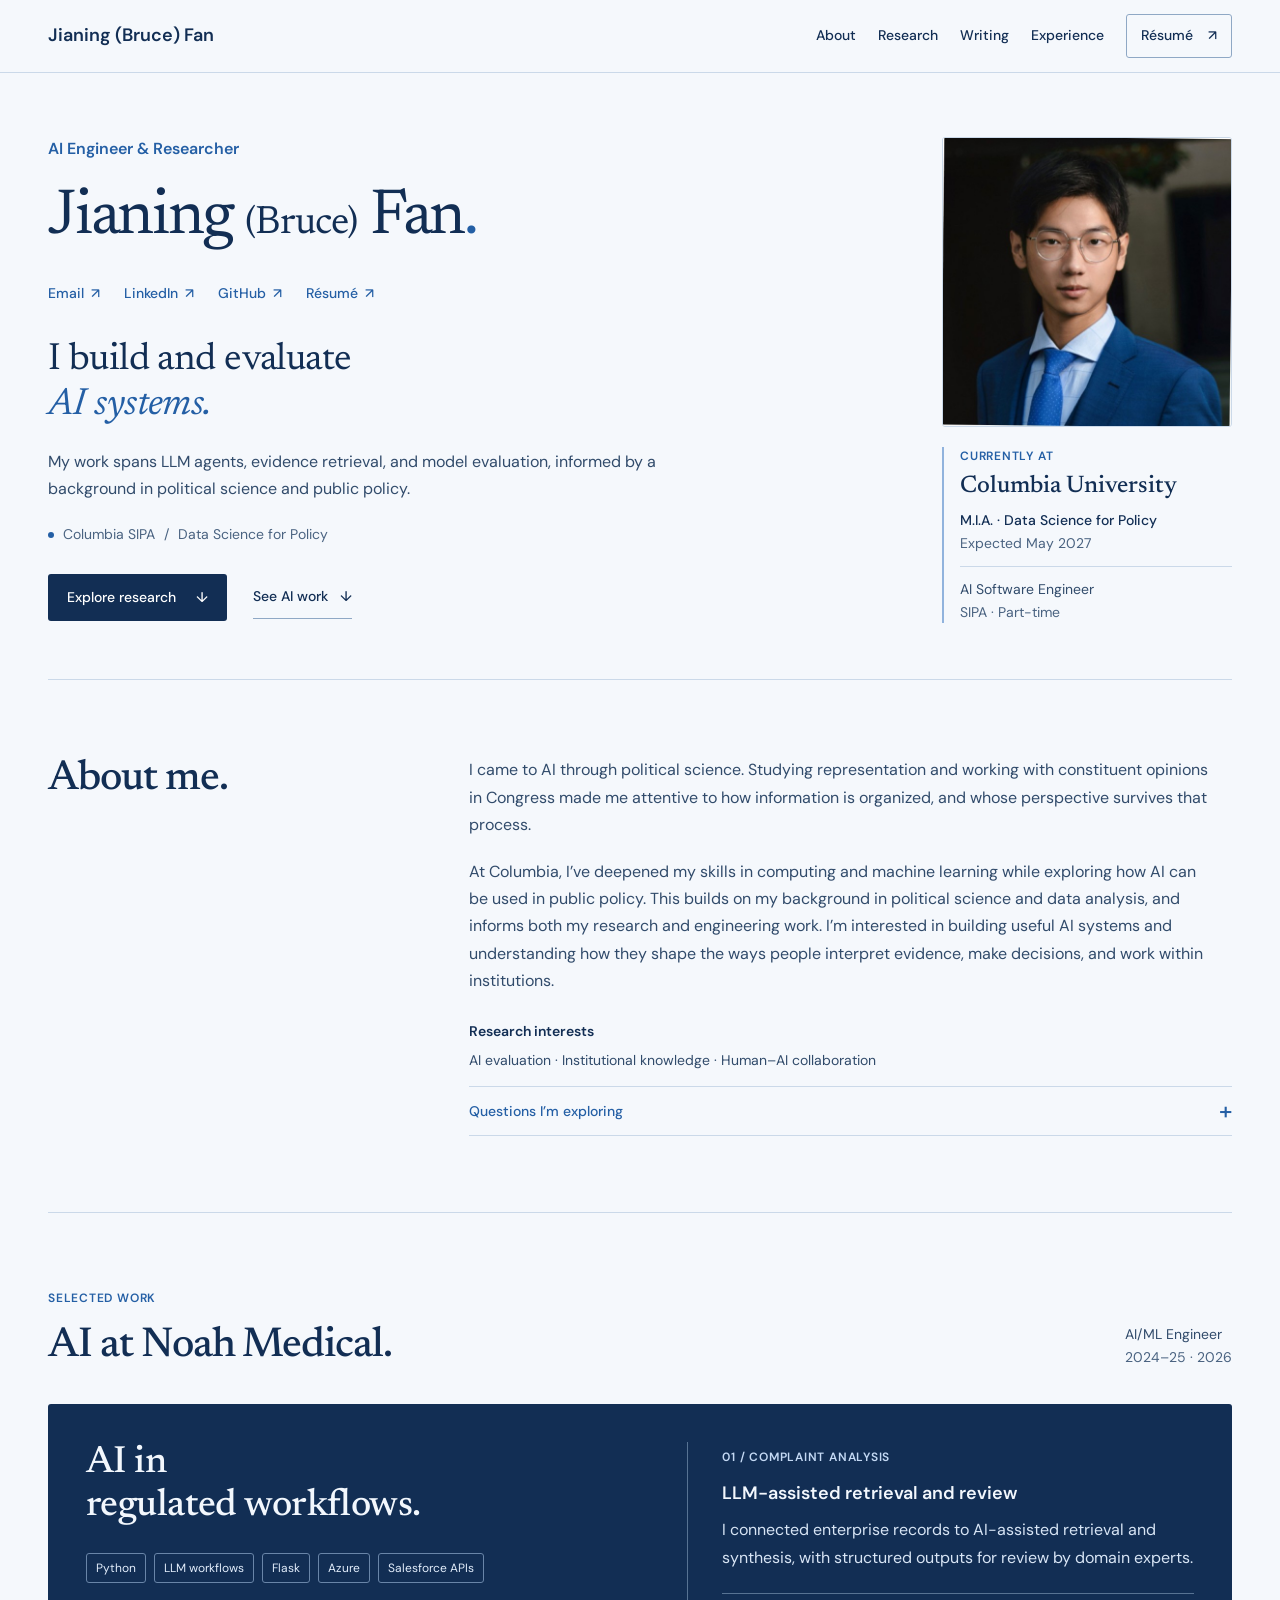
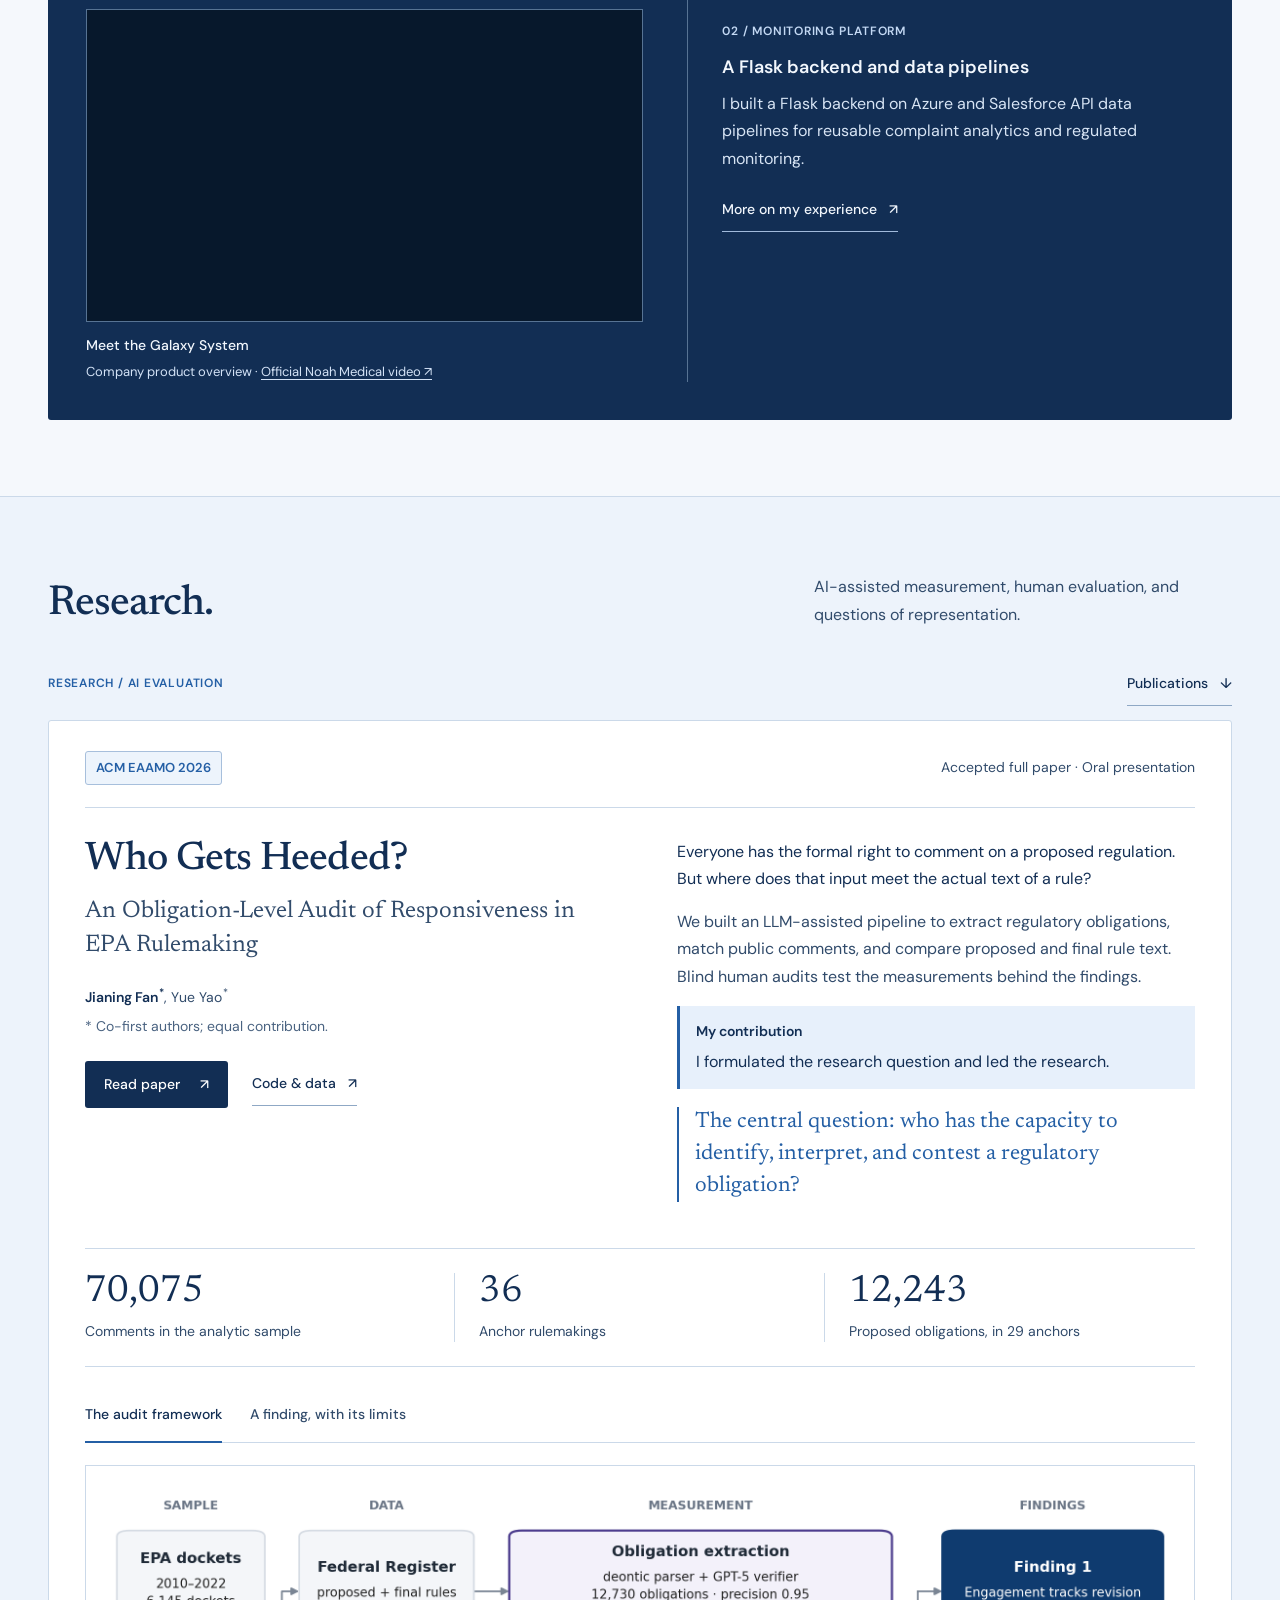
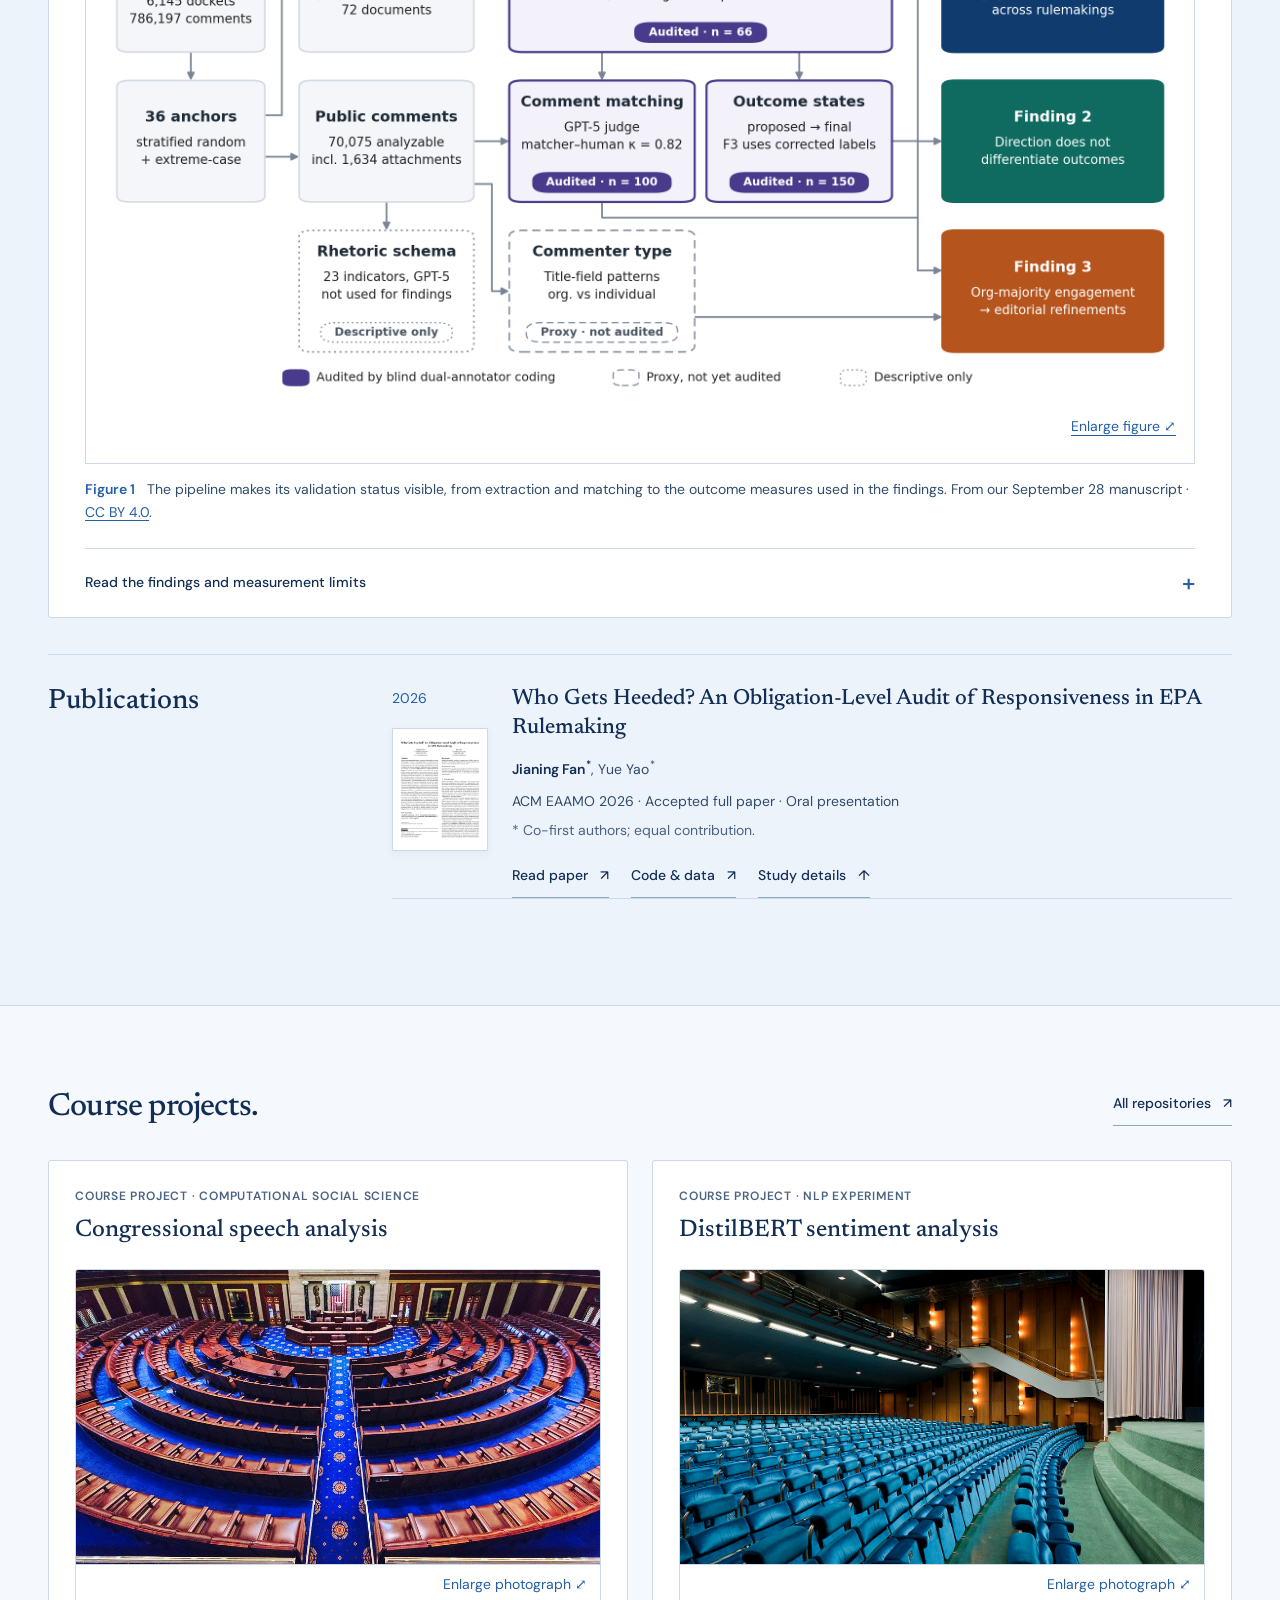
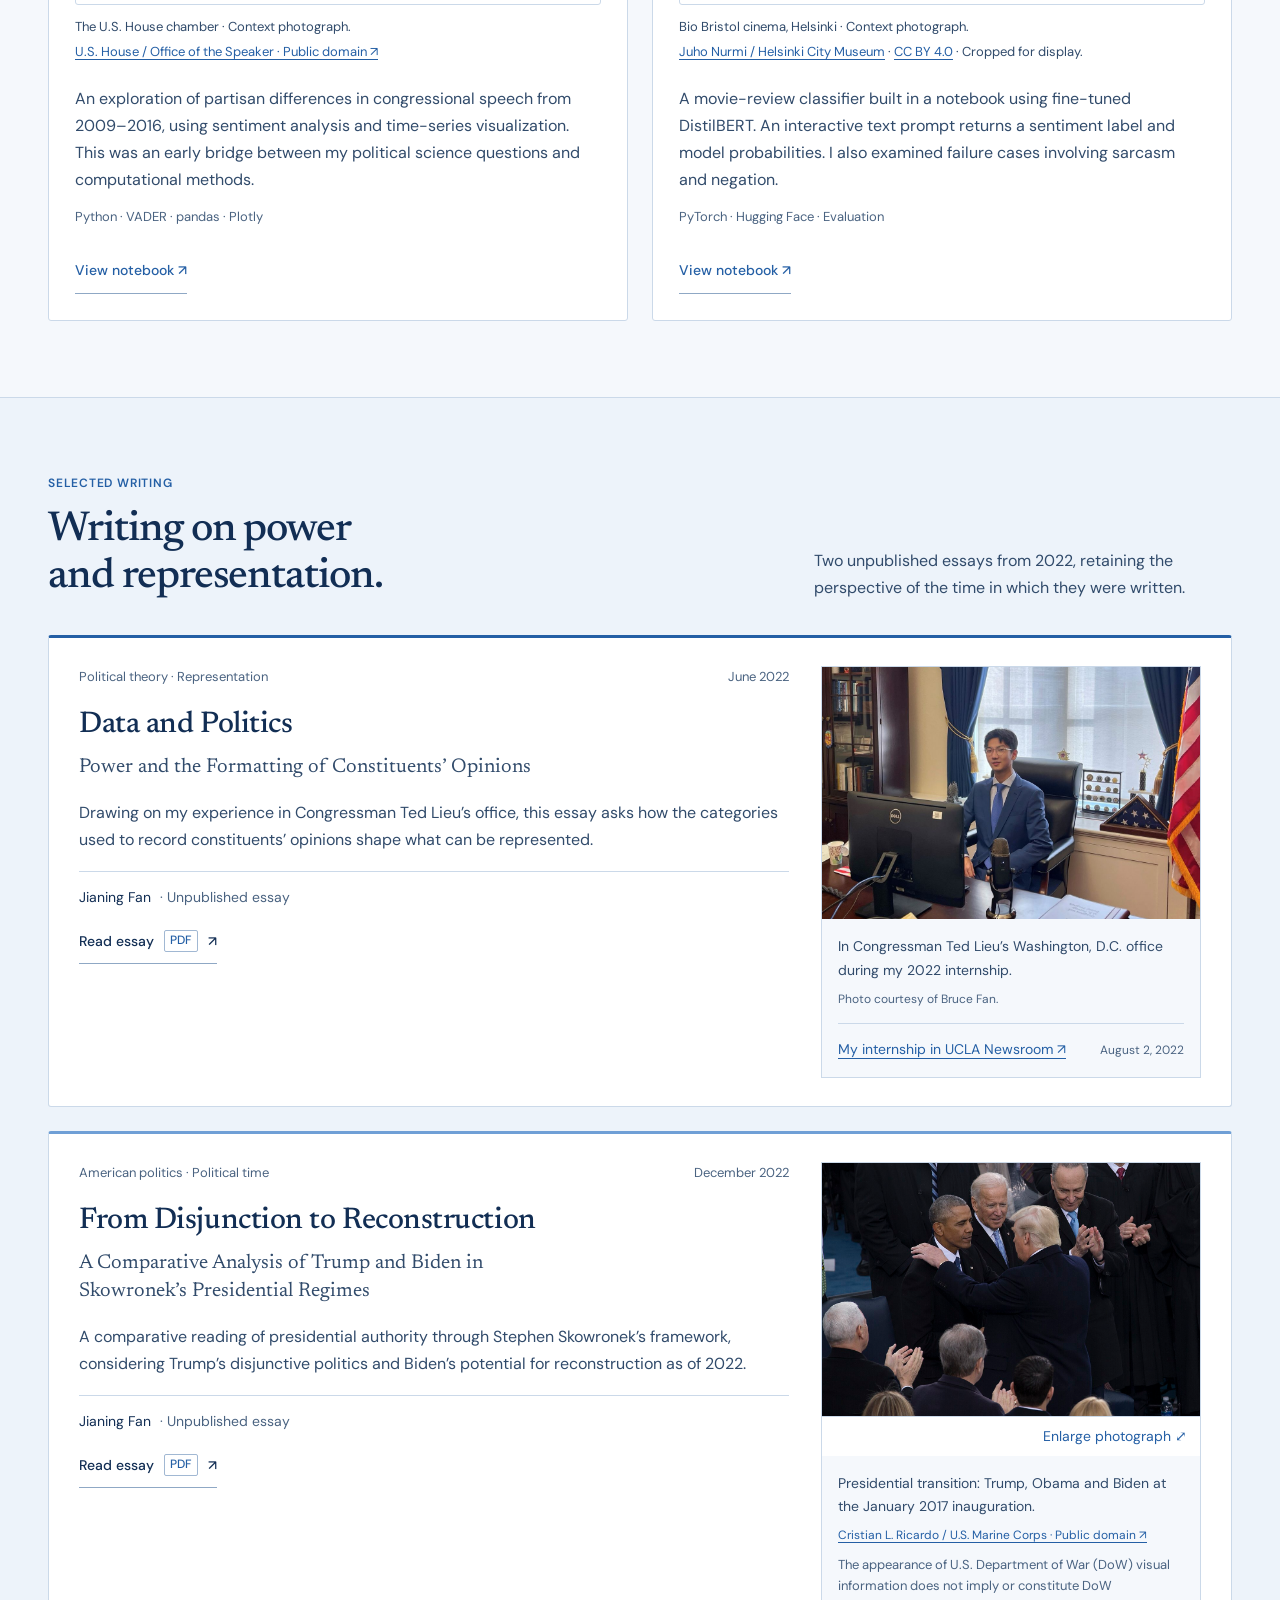
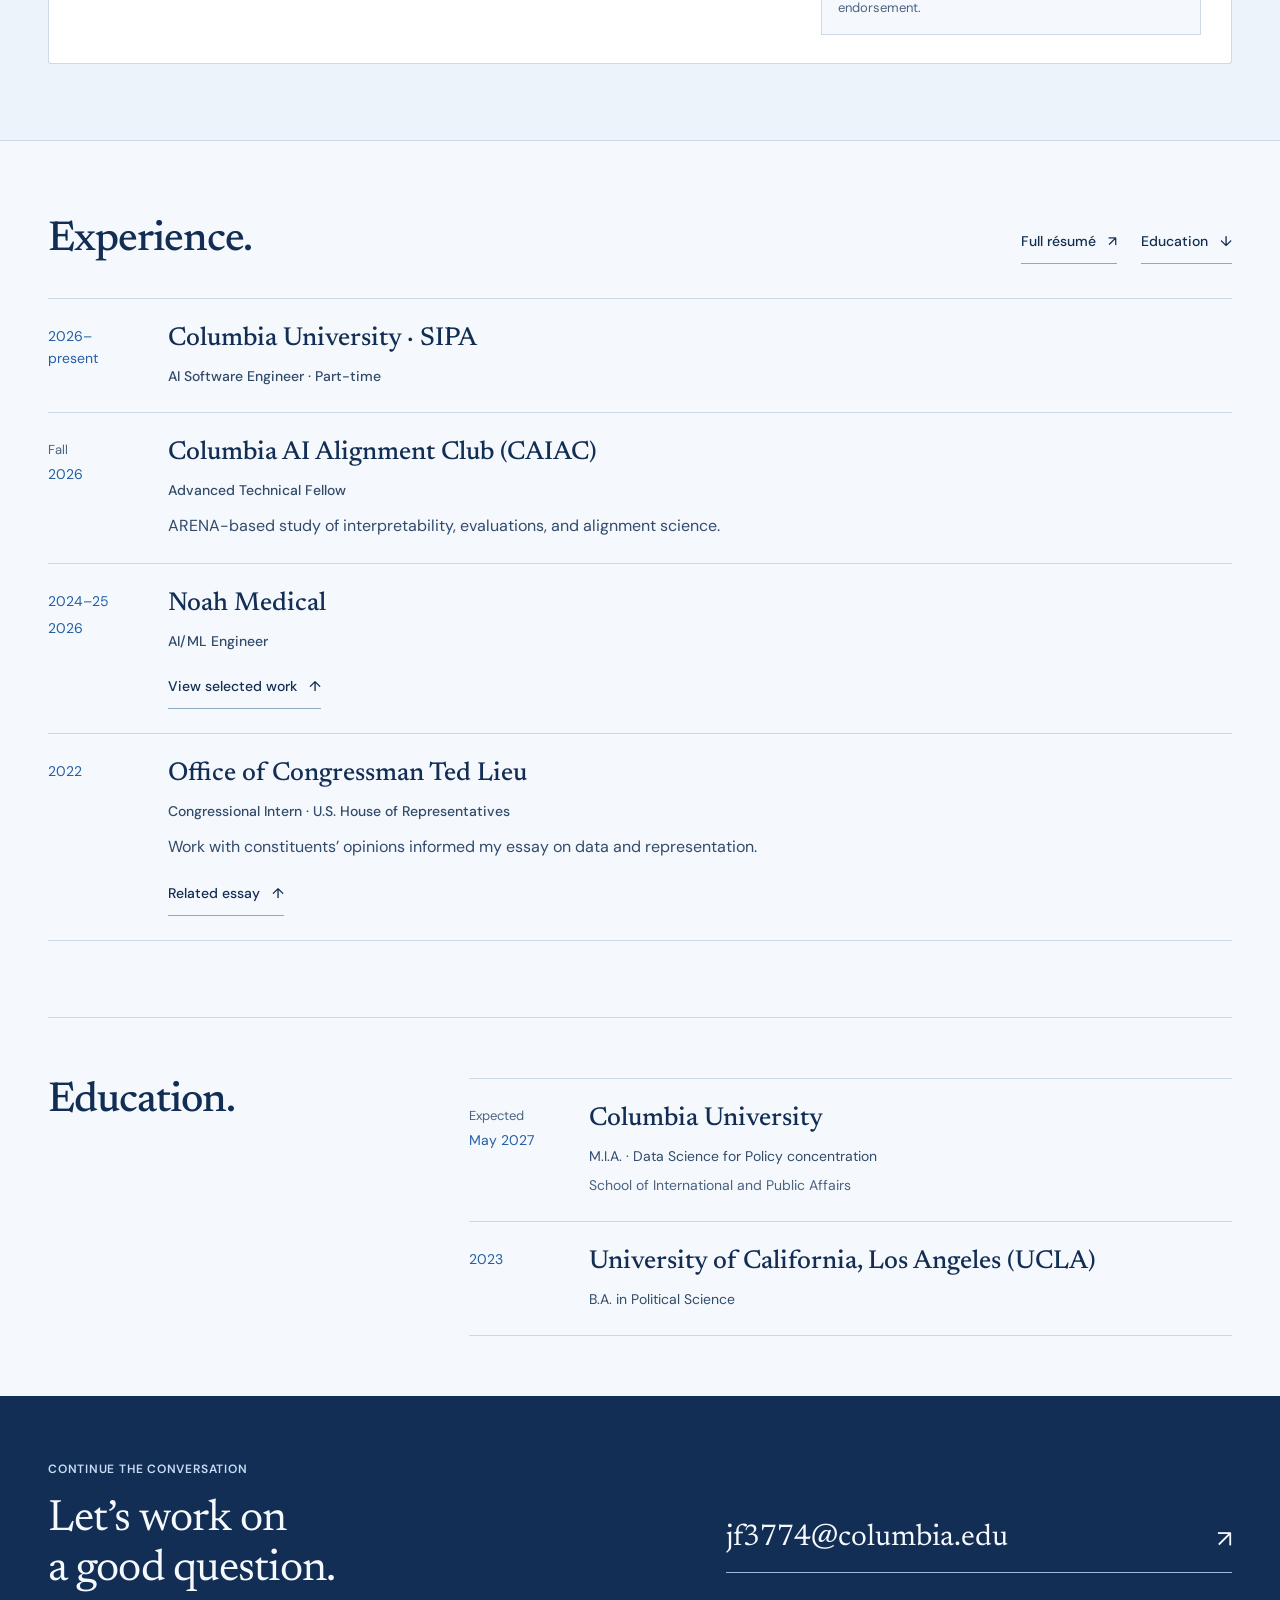
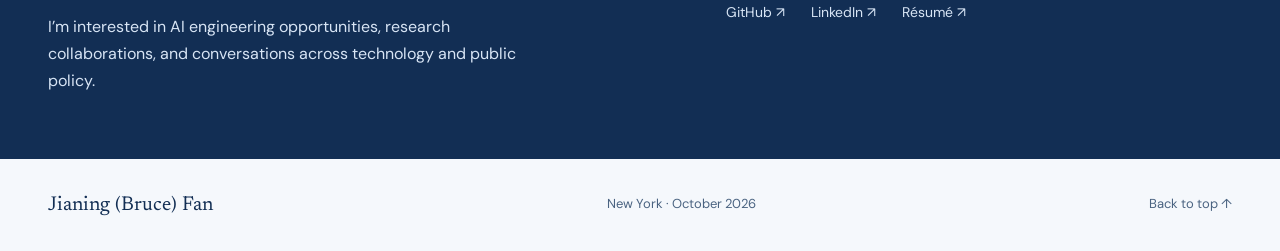
==== index.html @ e028f5c2 "Keep image attribution in captions and simplify footer" ====
<!doctype html>
<html lang="en">
<head>
  <meta charset="utf-8">
  <meta name="viewport" content="width=device-width, initial-scale=1">
  <meta name="theme-color" content="#f5f8fc">
  <meta name="description" content="Jianing (Bruce) Fan is an AI engineer and researcher working on LLM agents, evidence retrieval, and AI evaluation, with a background in political science and public policy.">
  <meta name="robots" content="index, follow, max-image-preview:large">
  <meta name="author" content="Jianing (Bruce) Fan">
  <link rel="canonical" href="https://brucefjn.github.io/">
  <meta property="og:site_name" content="Jianing (Bruce) Fan">
  <meta property="og:title" content="Jianing (Bruce) Fan | AI Engineer &amp; Researcher">
  <meta property="og:description" content="AI engineering and research, informed by political science and policy. Explore LLM workflows, AI evaluation, research, and selected writing.">
  <meta property="og:type" content="profile">
  <meta property="og:url" content="https://brucefjn.github.io/">
  <meta property="og:locale" content="en_US">
  <meta property="og:image" content="https://brucefjn.github.io/assets/bruce-jianing-fan-portrait.jpeg">
  <meta property="og:image:type" content="image/jpeg">
  <meta property="og:image:width" content="596">
  <meta property="og:image:height" content="596">
  <meta property="og:image:alt" content="Portrait of Jianing (Bruce) Fan">
  <meta name="twitter:card" content="summary">
  <meta name="twitter:title" content="Jianing (Bruce) Fan | AI Engineer &amp; Researcher">
  <meta name="twitter:description" content="AI engineering and research, informed by political science and policy.">
  <meta name="twitter:image" content="https://brucefjn.github.io/assets/bruce-jianing-fan-portrait.jpeg">
  <meta name="twitter:image:alt" content="Portrait of Jianing (Bruce) Fan">
  <title>Jianing (Bruce) Fan | AI Engineer &amp; Researcher</title>
  <script type="application/ld+json">
{
  "@context": "https://schema.org",
  "@type": "ProfilePage",
  "@id": "https://brucefjn.github.io/#profile",
  "url": "https://brucefjn.github.io/",
  "name": "Jianing (Bruce) Fan | AI Engineer & Researcher",
  "mainEntity": {
    "@type": "Person",
    "@id": "https://brucefjn.github.io/#person",
    "name": "Jianing (Bruce) Fan",
    "alternateName": [
      "Jianing Fan",
      "Bruce Fan"
    ],
    "url": "https://brucefjn.github.io/",
    "image": "https://brucefjn.github.io/assets/bruce-jianing-fan-portrait.jpeg",
    "description": "AI engineer and researcher with a background in political science and public policy.",
    "sameAs": [
      "https://github.com/brucefjn",
      "https://www.linkedin.com/in/brucefjn/"
    ]
  }
}
  </script>
  <link rel="icon" href="assets/favicon.svg?v=fan-1" type="image/svg+xml">
  <link rel="stylesheet" href="assets/fonts/fonts.css">
  <link rel="stylesheet" href="styles.css?v=20261019-inline-captions-1">
  <script src="script.js?v=20261019-section-navigation-1" defer></script>
</head>
<body>
  <a class="skip-link" href="#main">Skip to content</a>
  <header class="site-header">
    <div class="nav-wrap container">
      <a class="wordmark" href="#home" aria-label="Jianing (Bruce) Fan, home">Jianing (Bruce) Fan</a>
      <button class="menu-toggle" aria-expanded="false" aria-controls="site-nav"><span>Menu</span><span class="menu-icon" aria-hidden="true"></span></button>
      <nav id="site-nav" aria-label="Main navigation">
        <a href="#about">About</a>
        <a href="#research">Research</a>
        <a href="#writing">Writing</a>
        <a href="#experience">Experience</a>
        <a class="nav-resume" href="assets/bruce-jianing-fan-resume.pdf" target="_blank" rel="noopener">Résumé <span aria-hidden="true">↗</span></a>
      </nav>
    </div>
  </header>

  <main id="main">
    <section class="hero container" id="home" aria-labelledby="name">
      <div class="hero-copy">
        <p class="hero-role">AI Engineer &amp; Researcher</p>
        <h1 id="name">Jianing <span>(Bruce)</span> Fan<span class="name-dot">.</span></h1>
        <div class="hero-socials" aria-label="Contact, profiles, and résumé">
          <a href="mailto:jf3774@columbia.edu">Email <span aria-hidden="true">↗</span></a>
          <a href="https://www.linkedin.com/in/brucefjn/" target="_blank" rel="noopener">LinkedIn <span aria-hidden="true">↗</span></a>
          <a href="https://github.com/brucefjn" target="_blank" rel="noopener">GitHub <span aria-hidden="true">↗</span></a>
          <a href="assets/bruce-jianing-fan-resume.pdf" target="_blank" rel="noopener">Résumé <span aria-hidden="true">↗</span></a>
        </div>
        <p class="hero-statement">I build and evaluate<br><em>AI systems.</em></p>
        <p class="hero-description">My work spans LLM agents, evidence retrieval, and model evaluation, informed by a background in political science and public policy.</p>
        <p class="hero-location"><span class="location-dot" aria-hidden="true"></span> Columbia SIPA <span aria-hidden="true">/</span> Data Science for Policy</p>
        <div class="hero-current">
          <div class="affiliation-academic">
            <p class="affiliation-degree">M.I.A., Columbia SIPA</p>
            <p>Data Science for Policy</p>
            <p class="affiliation-detail">Expected May 2027</p>
          </div>
          <div class="affiliation-role">
            <p>AI Software Engineer</p>
            <p class="affiliation-detail">SIPA · Part-time</p>
          </div>
        </div>
        <div class="hero-actions">
          <a class="button button-dark" href="#research">Explore research <span aria-hidden="true">↓</span></a>
          <a class="text-link" href="#noah-medical">See AI work <span aria-hidden="true">↓</span></a>
        </div>
      </div>
      <figure class="hero-portrait">
        <img src="assets/bruce-jianing-fan-portrait.jpeg" width="596" height="596" fetchpriority="high" alt="Portrait of Jianing (Bruce) Fan">
        <figcaption>
          <span class="small-label">Currently at</span>
          <strong>Columbia University</strong>
          <div class="affiliation-academic">
            <p class="affiliation-degree">M.I.A. · Data Science for Policy</p>
            <p class="affiliation-detail">Expected May 2027</p>
          </div>
          <div class="affiliation-role">
            <p>AI Software Engineer</p>
            <p class="affiliation-detail">SIPA · Part-time</p>
          </div>
        </figcaption>
      </figure>
    </section>

    <section class="about section container" id="about" aria-labelledby="about-title">
      <div class="section-heading">
        <h2 id="about-title">About me.</h2>
      </div>
      <div class="about-content">
        <p>I came to AI through political science. Studying representation and working with constituent opinions in Congress made me attentive to how information is organized, and whose perspective survives that process.</p>
        <p>At Columbia, I’ve deepened my skills in computing and machine learning while exploring how AI can be used in public policy. This builds on my background in political science and data analysis, and informs both my research and engineering work. I’m interested in building useful AI systems and understanding how they shape the ways people interpret evidence, make decisions, and work within institutions.</p>
        <div class="research-interests" aria-labelledby="questions-title">
          <h3 id="questions-title">Research interests</h3>
          <p class="interest-topics">AI evaluation · Institutional knowledge · Human–AI collaboration</p>
          <details class="interest-details">
            <summary><span>Questions I’m exploring</span><span class="details-sign" aria-hidden="true">+</span></summary>
            <div class="interest-questions">
              <div><h4>How can we tell when an AI system is wrong?</h4><p>A useful evaluation should reveal where a system stops being trustworthy. I’m interested in making failures visible and understanding how they change the conclusions we can responsibly draw.</p></div>
              <div><h4>How does institutional knowledge become a system?</h4><p>Much of how an organization works is unwritten. Turning that knowledge into an AI workflow requires making definitions, evidence standards, and decision boundaries explicit, then checking them with the people who do the work.</p></div>
              <div><h4>What should we delegate to AI?</h4><p>Even when a system can perform a task, deciding what to entrust to it remains a human judgment. I’m interested in the boundary between useful delegation, professional expertise, and responsibility.</p></div>
            </div>
          </details>
        </div>
      </div>
    </section>

    <section class="featured-work section container" id="noah-medical" aria-labelledby="noah-feature-title">
      <span id="work" class="section-alias" aria-hidden="true"></span>
      <span id="engineering" class="section-alias" aria-hidden="true"></span>
      <div class="section-intro">
        <div><p class="eyebrow">Selected work</p><h2 id="noah-feature-title">AI at Noah Medical.</h2></div>
        <p class="featured-role">AI/ML Engineer <span>2024–25 · 2026</span></p>
      </div>
      <article class="work-case" aria-labelledby="noah-title">
          <div class="noah-feature">
            <div class="noah-main">
              <h3 class="work-title" id="noah-title">AI in<br>regulated workflows.</h3>
              <div class="technology-list" aria-label="Selected technologies"><span>Python</span><span>LLM workflows</span><span>Flask</span><span>Azure</span><span>Salesforce APIs</span></div>
              <figure class="noah-product">
                <div class="video-frame"><iframe src="https://www.youtube-nocookie.com/embed/W-xrZeI-FYw" title="Noah Medical: The Galaxy System — The Next Dimension in Bronchoscopy" width="560" height="315" loading="eager" referrerpolicy="strict-origin-when-cross-origin" allow="accelerometer; autoplay; clipboard-write; encrypted-media; gyroscope; picture-in-picture; web-share" allowfullscreen></iframe></div>
                <figcaption><strong>Meet the Galaxy System</strong><span>Company product overview · <a href="https://www.youtube.com/watch?v=W-xrZeI-FYw" target="_blank" rel="noopener">Official Noah Medical video ↗</a></span></figcaption>
              </figure>
            </div>
            <div class="noah-projects">
              <div><span class="small-label">01 / Complaint analysis</span><h4>LLM-assisted retrieval and review</h4><p>I connected enterprise records to AI-assisted retrieval and synthesis, with structured outputs for review by domain experts.</p></div>
              <div><span class="small-label">02 / Monitoring platform</span><h4>A Flask backend and data pipelines</h4><p>I built a Flask backend on Azure and Salesforce API data pipelines for reusable complaint analytics and regulated monitoring.</p></div>
              <a href="assets/bruce-jianing-fan-resume.pdf" class="text-link light-link" target="_blank" rel="noopener">More on my experience <span aria-hidden="true">↗</span></a>
            </div>
          </div>
      </article>
    </section>

    <section class="research-section section" id="research" aria-labelledby="research-title">
      <div class="container">
        <div class="section-intro">
          <div><h2 id="research-title">Research.</h2></div>
          <p>AI-assisted measurement, human evaluation, and questions of representation.</p>
        </div>
        <article class="work-case research-case" id="epa-study" aria-labelledby="epa-title">
          <div class="case-heading"><p class="eyebrow">Research / AI evaluation</p><a class="text-link" href="#publications">Publications <span aria-hidden="true">↓</span></a></div>
        <div class="research-paper">
          <div class="paper-topline"><span class="venue">ACM EAAMO 2026</span><span>Accepted full paper · Oral presentation</span></div>
          <div class="paper-summary">
            <div>
              <h3 id="epa-title">Who Gets Heeded?</h3>
              <p class="paper-subtitle">An Obligation-Level Audit of Responsiveness in EPA Rulemaking</p>
              <p class="authors"><strong>Jianing Fan<sup>*</sup></strong>, Yue Yao<sup>*</sup></p>
              <p class="author-note">* Co-first authors; equal contribution.</p>
              <div class="paper-links">
                <a class="button button-dark" href="https://arxiv.org/abs/2608.10329" target="_blank" rel="noopener">Read paper <span aria-hidden="true">↗</span></a>
                <a class="text-link" href="https://github.com/brucefjn/who-gets-heeded" target="_blank" rel="noopener">Code &amp; data <span aria-hidden="true">↗</span></a>
              </div>
            </div>
            <div class="paper-description">
              <p>Everyone has the formal right to comment on a proposed regulation. But where does that input meet the actual text of a rule?</p>
              <p>We built an LLM-assisted pipeline to extract regulatory obligations, match public comments, and compare proposed and final rule text. Blind human audits test the measurements behind the findings.</p>
              <p class="contribution-note"><strong>My contribution</strong>I formulated the research question and led the research.</p>
              <p class="paper-question">The central question: who has the capacity to identify, interpret, and contest a regulatory obligation?</p>
            </div>
          </div>
          <dl class="research-stats">
            <div><dt>Comments in the analytic sample</dt><dd>70,075</dd></div>
            <div><dt>Anchor rulemakings</dt><dd>36</dd></div>
            <div><dt>Proposed obligations, in 29 anchors</dt><dd>12,243</dd></div>
          </dl>
          <div class="figure-explorer">
            <div class="figure-tabs" role="tablist" aria-label="Explore research figures">
              <button id="tab-framework" role="tab" aria-selected="true" aria-controls="panel-framework" tabindex="0">The audit framework</button>
              <button id="tab-finding" role="tab" aria-selected="false" aria-controls="panel-finding" tabindex="-1">A finding, with its limits</button>
            </div>
            <div class="figure-panel" id="panel-framework" role="tabpanel" aria-labelledby="tab-framework">
              <button class="figure-button zoom-trigger" data-image="assets/epa-framework.png" data-caption="Figure 1. Obligation-level responsiveness audit framework, reproduced from the September 28 manuscript. Jianing Fan and Yue Yao, 2026." aria-label="Enlarge the obligation-level audit framework">
                <img src="assets/epa-framework.png" width="2200" height="1060" loading="lazy" alt="EPA dockets and comments feed an obligation-level audit: regulatory obligation extraction, comment matching, and outcome classification are audited; commenter type remains an unaudited proxy.">
                <span class="figure-enlarge" aria-hidden="true">Enlarge figure ⤢</span>
              </button>
              <p class="figure-caption"><span>Figure 1</span> The pipeline makes its validation status visible, from extraction and matching to the outcome measures used in the findings. From our September 28 manuscript · <a href="https://creativecommons.org/licenses/by/4.0/" target="_blank" rel="noopener">CC BY 4.0</a>.</p>
            </div>
            <div class="figure-panel finding-panel" id="panel-finding" role="tabpanel" aria-labelledby="tab-finding" hidden>
              <button class="figure-button zoom-trigger" data-image="assets/epa-engagement.png" data-caption="Figure 2, upper panel. Engagement and rule-text revision, reproduced from the September 28 manuscript. Jianing Fan and Yue Yao, 2026." aria-label="Enlarge engagement and rule-text revision chart">
                <img src="assets/epa-engagement.png" width="1040" height="780" loading="lazy" alt="High-engagement obligations have a pooled revision rate of 69.0 percent, versus 51.5 percent for less-addressed obligations. The within-rulemaking odds ratio is 1.54 with a 95 percent confidence interval of 0.83 to 2.87.">
                <span class="figure-enlarge" aria-hidden="true">Enlarge figure ⤢</span>
              </button>
              <div class="finding-note"><span class="small-label">Reading the result</span><h4>Engagement accompanies revision.<br>That does not establish influence.</h4><p>The pooled revision rate is higher for obligations addressed by at least five commenters. Once comparisons are made within rulemakings, the estimate is statistically inconclusive.</p><p>This is descriptive evidence, not a causal claim about whose comments changed a rule.</p><p class="figure-caption"><span>Figure 2, upper panel</span> From our September 28 manuscript · <a href="https://creativecommons.org/licenses/by/4.0/" target="_blank" rel="noopener">CC BY 4.0</a>.</p></div>
            </div>
          </div>
          <details class="research-details">
            <summary><span>Read the findings and measurement limits</span><span class="details-sign" aria-hidden="true">+</span></summary>
            <div class="findings-grid">
              <div><span class="small-label">What we find</span><h4>Participation is more than access.</h4><p>Greater engagement co-occurs with more revision across rulemakings. Supporting versus opposing comments do not clearly differentiate outcomes. Under a heuristic classification of commenter type, organizational-majority engagement is more common among editorially refined obligations than substantively modified ones.</p></div>
              <div><span class="small-label">What needs care</span><h4>The measurement is part of the result.</h4><p>A blind audit exposed low classifier–human agreement (κ = .137) when distinguishing editorial from substantive change. We recomputed the relevant finding with human-adjudicated labels. The commenter-type proxy remains unaudited, and within-rulemaking associations remain inconclusive.</p></div>
            </div>
          </details>
        </div>
        </article>
        <section class="research-publications" id="publications" aria-labelledby="publications-title">
      <div class="section-heading">
        <h3 id="publications-title">Publications</h3>
      </div>
      <ol class="academic-records" aria-label="Publication list">
        <li class="academic-record" id="publication-epa">
          <div class="record-date"><time datetime="2026">2026</time><a class="publication-preview" href="https://arxiv.org/abs/2608.10329" target="_blank" rel="noopener" aria-label="Read Who Gets Heeded on arXiv"><img src="assets/eaamo-paper-preview.png" width="541" height="700" loading="lazy" decoding="async" alt="First page of Who Gets Heeded? by Jianing Fan and Yue Yao."></a></div>
          <div class="record-content">
            <h4><a href="https://arxiv.org/abs/2608.10329" target="_blank" rel="noopener">Who Gets Heeded? An Obligation-Level Audit of Responsiveness in EPA Rulemaking</a></h4>
            <p class="record-authors"><strong>Jianing Fan<sup>*</sup></strong>, Yue Yao<sup>*</sup></p>
            <p class="record-venue">ACM EAAMO 2026 · Accepted full paper · Oral presentation</p>
            <p class="record-note">* Co-first authors; equal contribution.</p>
            <div class="record-links">
              <a class="text-link" href="https://arxiv.org/abs/2608.10329" target="_blank" rel="noopener">Read paper <span aria-hidden="true">↗</span></a>
              <a class="text-link" href="https://github.com/brucefjn/who-gets-heeded" target="_blank" rel="noopener">Code &amp; data <span aria-hidden="true">↗</span></a>
              <a class="text-link" href="#epa-study">Study details <span aria-hidden="true">↑</span></a>
            </div>
          </div>
        </li>
      </ol>
    </section>

      </div>
    </section>

    <section class="course-projects section container" id="course-projects" aria-labelledby="course-projects-title">
      <div class="section-intro">
        <div><h2 id="course-projects-title">Course projects.</h2></div>
        <a class="text-link" href="https://github.com/brucefjn" target="_blank" rel="noopener">All repositories <span aria-hidden="true">↗</span></a>
      </div>
      <div class="project-grid">
        <article class="project-row" id="congressional-speech">
          <div class="project-title"><p class="small-label">Course project · Computational social science</p><h3>Congressional speech analysis</h3></div>
          <figure class="project-media">
            <button class="project-image-button zoom-trigger" data-image="assets/us-house-chamber.jpg" data-title="U.S. House chamber" data-caption="Context photograph of the U.S. House chamber, February 2017. U.S. House of Representatives / Office of the Speaker. Public domain; sourced from Wikimedia Commons. This is not a project result." aria-label="Enlarge the U.S. House chamber photograph">
              <img src="assets/us-house-chamber.jpg" width="1080" height="566" loading="lazy" decoding="async" alt="The empty U.S. House chamber, with curved rows of desks around its blue-carpeted floor and central rostrum.">
              <span class="media-enlarge">Enlarge photograph <span aria-hidden="true">⤢</span></span>
            </button>
            <figcaption>The U.S. House chamber · Context photograph.<a href="https://commons.wikimedia.org/wiki/File:United_States_House_of_Representatives_chamber.jpg" target="_blank" rel="noopener">U.S. House / Office of the Speaker · Public domain ↗</a></figcaption>
          </figure>
          <div class="project-description"><p>An exploration of partisan differences in congressional speech from 2009–2016, using sentiment analysis and time-series visualization. This was an early bridge between my political science questions and computational methods.</p><span class="tool-note">Python · VADER · pandas · Plotly</span></div>
          <a class="project-link" href="https://github.com/brucefjn/Python_For_Public_Policy_Final_Project" target="_blank" rel="noopener" aria-label="View congressional speech analysis notebook on GitHub"><span>View notebook</span> ↗</a>
        </article>
        <article class="project-row" id="distilbert-sentiment">
          <div class="project-title"><p class="small-label">Course project · NLP experiment</p><h3>DistilBERT sentiment analysis</h3></div>
          <figure class="project-media">
            <button class="project-image-button zoom-trigger" data-image="assets/bio-bristol-cinema-juho-nurmi.jpg" data-title="Cinema and movie-review sentiment" data-caption="Bio Bristol cinema, Helsinki, photographed by Juho Nurmi on October 18, 2010. Helsinki City Museum, accession G27181. CC BY 4.0. A context photograph for the movie-review classification project; thumbnail framing is cropped to fit the layout." aria-label="Enlarge the cinema photograph">
              <img src="assets/bio-bristol-cinema-juho-nurmi.jpg" width="1280" height="853" loading="lazy" decoding="async" alt="Rows of blue seats facing the curtained screen in the empty Bio Bristol cinema in Helsinki.">
              <span class="media-enlarge">Enlarge photograph <span aria-hidden="true">⤢</span></span>
            </button>
            <figcaption>Bio Bristol cinema, Helsinki · Context photograph.<span class="media-attribution"><a href="https://commons.wikimedia.org/wiki/File:Bio_Bristol_cinema_in_Kluuvi,_Helsinki,_Finland,_2010_-_02.jpg" target="_blank" rel="noopener">Juho Nurmi / Helsinki City Museum</a> · <a href="https://creativecommons.org/licenses/by/4.0/" target="_blank" rel="noopener">CC BY 4.0</a> · Cropped for display.</span></figcaption>
          </figure>
          <div class="project-description"><p>A movie-review classifier built in a notebook using fine-tuned DistilBERT. An interactive text prompt returns a sentiment label and model probabilities. I also examined failure cases involving sarcasm and negation.</p><span class="tool-note">PyTorch · Hugging Face · Evaluation</span></div>
          <a class="project-link" href="https://github.com/brucefjn/ML-Sentiment-Analysis-" target="_blank" rel="noopener" aria-label="View transformer sentiment analysis notebook on GitHub"><span>View notebook</span> ↗</a>
        </article>
      </div>
    </section>

    <section class="writing-section" id="writing" aria-labelledby="writing-title">
      <div class="section container">
        <div class="section-intro">
          <div><p class="eyebrow">Selected writing</p><h2 id="writing-title">Writing on power<br>and representation.</h2></div>
          <p>Two unpublished essays from 2022, retaining the perspective of the time in which they were written.</p>
        </div>
        <div class="writing-list">
          <article class="writing-card writing-feature" aria-labelledby="data-politics-title">
            <div class="writing-main">
              <div class="writing-top"><span>Political theory · Representation</span><time datetime="2022-06">June 2022</time></div>
              <h3 id="data-politics-title">Data and Politics</h3>
              <p class="writing-subtitle">Power and the Formatting of Constituents’ Opinions</p>
              <p class="writing-description">Drawing on my experience in Congressman Ted Lieu’s office, this essay asks how the categories used to record constituents’ opinions shape what can be represented.</p>
              <p class="writing-author">Jianing Fan <span>· Unpublished essay</span></p>
              <a class="text-link" href="assets/data-and-politics-2022.pdf" target="_blank" rel="noopener">Read essay <span class="file-type">PDF</span> <span aria-hidden="true">↗</span></a>
            </div>
            <figure class="writing-context">
              <img src="assets/washington-internship-2022.jpg" width="1170" height="780" loading="lazy" decoding="async" alt="Jianing (Bruce) Fan seated at a desk in Congressman Ted Lieu’s Washington, D.C. office during his 2022 internship.">
              <figcaption>
                <p>In Congressman Ted Lieu’s Washington, D.C. office during my 2022 internship.</p>
                <p class="photo-credit">Photo courtesy of Bruce Fan.</p>
                <a class="context-link" href="https://newsroom.ucla.edu/stories/ucla-washington-dc-program-revamped" target="_blank" rel="noopener"><span>My internship in UCLA Newsroom <span aria-hidden="true">↗</span></span><span class="context-date">August 2, 2022</span></a>
              </figcaption>
            </figure>
          </article>
          <article class="writing-card writing-feature" id="presidential-essay" aria-labelledby="presidential-regimes-title">
            <div class="writing-main">
              <div class="writing-top"><span>American politics · Political time</span><time datetime="2022-12">December 2022</time></div>
              <h3 id="presidential-regimes-title">From Disjunction to Reconstruction</h3>
              <p class="writing-subtitle">A Comparative Analysis of Trump and Biden in Skowronek’s Presidential Regimes</p>
              <p class="writing-description">A comparative reading of presidential authority through Stephen Skowronek’s framework, considering Trump’s disjunctive politics and Biden’s potential for reconstruction as of 2022.</p>
              <p class="writing-author">Jianing Fan <span>· Unpublished essay</span></p>
              <a class="text-link" href="assets/disjunction-and-reconstruction-2022.pdf" target="_blank" rel="noopener">Read essay <span class="file-type">PDF</span> <span aria-hidden="true">↗</span></a>
            </div>
            <figure class="writing-context">
              <button class="project-image-button zoom-trigger" data-image="assets/presidential-transition-2017.jpg" data-title="Presidential transition · January 2017" data-caption="Donald Trump greets Barack Obama, with Joe Biden behind them, at the January 20, 2017 inauguration. Photograph by U.S. Marine Corps Lance Cpl. Cristian L. Ricardo. Public domain. Historical context for the essay." aria-label="Enlarge the presidential inauguration photograph">
                <img src="assets/presidential-transition-2017.jpg" width="1280" height="854" loading="lazy" decoding="async" alt="Donald Trump greets Barack Obama as Joe Biden stands behind them at the January 2017 presidential inauguration.">
                <span class="media-enlarge">Enlarge photograph <span aria-hidden="true">⤢</span></span>
              </button>
              <figcaption>
                <p>Presidential transition: Trump, Obama and Biden at the January 2017 inauguration.</p>
                <p class="photo-credit"><a href="https://www.dvidshub.net/image/3110898/58th-presidential-inaugural-ceremony" target="_blank" rel="noopener">Cristian L. Ricardo / U.S. Marine Corps · Public domain ↗</a></p>
                <p class="photo-notice">The appearance of U.S. Department of War (DoW) visual information does not imply or constitute DoW endorsement.</p>
              </figcaption>
            </figure>
          </article>
        </div>
      </div>
    </section>

    <section class="experience-section section container" id="experience" aria-labelledby="experience-title">
      <div class="section-intro experience-heading">
        <div><h2 id="experience-title">Experience.</h2></div>
        <div class="background-links"><a class="text-link" href="assets/bruce-jianing-fan-resume.pdf" target="_blank" rel="noopener">Full résumé <span aria-hidden="true">↗</span></a><a class="text-link" href="#education">Education <span aria-hidden="true">↓</span></a></div>
      </div>
      <ol class="academic-records" aria-label="Experience list">
        <li class="academic-record">
          <div class="record-date"><time datetime="2026">2026</time>–<br>present</div>
          <div class="record-content">
            <h3>Columbia University · SIPA</h3>
            <p class="record-role">AI Software Engineer · Part-time</p>
          </div>
        </li>
        <li class="academic-record">
          <div class="record-date"><span>Fall</span><time datetime="2026">2026</time></div>
          <div class="record-content">
            <h3><a href="https://www.cualignment.org/get_involved/advanced-technical-fellowship" target="_blank" rel="noopener">Columbia AI Alignment Club (CAIAC)</a></h3>
            <p class="record-role">Advanced Technical Fellow</p>
            <p class="record-summary">ARENA-based study of interpretability, evaluations, and alignment science.</p>
          </div>
        </li>
        <li class="academic-record" id="noah-experience">
          <div class="record-date">2024–25<br><span class="date-period">2026</span></div>
          <div class="record-content">
            <h3>Noah Medical</h3>
            <p class="record-role">AI/ML Engineer</p>
            <div class="record-links"><a class="text-link" href="#noah-medical">View selected work <span aria-hidden="true">↑</span></a></div>
          </div>
        </li>
        <li class="academic-record">
          <div class="record-date"><time datetime="2022">2022</time></div>
          <div class="record-content">
            <h3>Office of Congressman Ted Lieu</h3>
            <p class="record-role">Congressional Intern · U.S. House of Representatives</p>
            <p class="record-summary">Work with constituents’ opinions informed my essay on data and representation.</p>
            <div class="record-links"><a class="text-link" href="#data-politics-title">Related essay <span aria-hidden="true">↑</span></a></div>
          </div>
        </li>
      </ol>
    </section>

    <section class="academic-list-section section container" id="education" aria-labelledby="education-title">
      <div class="section-heading">
        <h2 id="education-title">Education.</h2>
      </div>
      <ol class="academic-records" aria-label="Education list">
        <li class="academic-record">
          <div class="record-date"><span>Expected</span><time datetime="2027-05">May 2027</time></div>
          <div class="record-content">
            <h3>Columbia University</h3>
            <p class="record-degree">M.I.A. · Data Science for Policy concentration</p>
            <p class="record-note">School of International and Public Affairs</p>
          </div>
        </li>
        <li class="academic-record">
          <div class="record-date"><time datetime="2023">2023</time></div>
          <div class="record-content">
            <h3>University of California, Los Angeles <span class="institution-short">(UCLA)</span></h3>
            <p class="record-degree">B.A. in Political Science</p>
          </div>
        </li>
      </ol>
    </section>

    <section class="contact" id="contact" aria-labelledby="contact-title">
      <div class="container contact-inner">
        <div><p class="eyebrow">Continue the conversation</p><h2 id="contact-title">Let’s work on<br>a good question.</h2><p>I’m interested in AI engineering opportunities, research collaborations, and conversations across technology and public policy.</p></div>
        <div class="contact-links"><a class="email-link" href="mailto:jf3774@columbia.edu">jf3774@columbia.edu <span aria-hidden="true">↗</span></a><div><a href="https://github.com/brucefjn" target="_blank" rel="noopener">GitHub ↗</a><a href="https://www.linkedin.com/in/brucefjn/" target="_blank" rel="noopener">LinkedIn ↗</a><a href="assets/bruce-jianing-fan-resume.pdf" target="_blank" rel="noopener">Résumé ↗</a></div></div>
      </div>
    </section>
  </main>
  <footer class="site-footer container"><span>Jianing (Bruce) Fan</span><span>New York · October 2026</span><a href="#home">Back to top ↑</a></footer>
  <dialog class="figure-dialog" id="figure-dialog" aria-labelledby="dialog-title">
    <div class="dialog-bar"><p id="dialog-title">Research figure</p><button id="close-dialog" aria-label="Close enlarged figure">Close <span aria-hidden="true">×</span></button></div>
    <p class="dialog-help" id="dialog-help">Scroll sideways to read the full figure.</p>
    <div class="dialog-image-wrap" tabindex="0" role="region" aria-label="Enlarged research figure" aria-describedby="dialog-help"><img id="dialog-image" src="assets/epa-framework.png" alt=""></div>
    <p id="dialog-caption"></p>
  </dialog>
</body>
</html>
---- assets/fonts/fonts.css ----
@font-face {
  font-family: 'DM Sans';
  font-style: normal;
  font-weight: 400;
  font-display: swap;
  src: url(font-1.ttf) format('truetype');
}
@font-face {
  font-family: 'DM Sans';
  font-style: normal;
  font-weight: 500;
  font-display: swap;
  src: url(font-2.ttf) format('truetype');
}
@font-face {
  font-family: 'DM Sans';
  font-style: normal;
  font-weight: 600;
  font-display: swap;
  src: url(font-3.ttf) format('truetype');
}
@font-face {
  font-family: 'DM Sans';
  font-style: normal;
  font-weight: 700;
  font-display: swap;
  src: url(font-4.ttf) format('truetype');
}
@font-face {
  font-family: 'Newsreader';
  font-style: italic;
  font-weight: 400;
  font-display: swap;
  src: url(font-5.ttf) format('truetype');
}
@font-face {
  font-family: 'Newsreader';
  font-style: italic;
  font-weight: 500;
  font-display: swap;
  src: url(font-6.ttf) format('truetype');
}
@font-face {
  font-family: 'Newsreader';
  font-style: normal;
  font-weight: 400;
  font-display: swap;
  src: url(font-7.ttf) format('truetype');
}
@font-face {
  font-family: 'Newsreader';
  font-style: normal;
  font-weight: 500;
  font-display: swap;
  src: url(font-8.ttf) format('truetype');
}
@font-face {
  font-family: 'Newsreader';
  font-style: normal;
  font-weight: 600;
  font-display: swap;
  src: url(font-9.ttf) format('truetype');
}
---- styles.css ----
@charset "UTF-8";
:root {
  --paper: #f5f8fc;
  --white: #fff;
  --ink: #122e54;
  --body: #314b6b;
  --muted: #4a6381;
  --line: #cbd9e9;
  --blue: #245fa5;
  --ice: #e7f0fb;
  --accent: #245fa5;
  --serif: "Newsreader", Georgia, serif;
  --sans: "DM Sans", Arial, sans-serif;
  --max: 1184px;
  --text: 1rem;
  --meta: .875rem;
  --caption: .8125rem;
  --label: .75rem;
}
*, *::before, *::after { box-sizing: border-box; }
html { scroll-behavior: smooth; scroll-padding-top: 96px; }
body { margin: 0; color: var(--ink); background: var(--paper); font: 400 var(--text)/1.7 var(--sans); }
button, input { font: inherit; }
button, a, summary { touch-action: manipulation; -webkit-tap-highlight-color: transparent; }
a { color: inherit; text-decoration: none; }
button { color: inherit; cursor: pointer; }
img { display: block; max-width: 100%; height: auto; }
h1, h2, h3, h4, p { margin: 0; }
h1, h2, h3, h4 { font-weight: 400; }
::selection { background: #d5e5fa; color: var(--ink); }
:focus-visible { outline: 3px solid var(--blue); outline-offset: 5px; border-radius: 2px; }
[hidden] { display: none !important; }
.container { width: min(var(--max), calc(100% - 80px)); margin-inline: auto; }
.section { padding-block: 76px; }
.skip-link { position: fixed; top: -100px; left: 20px; padding: 10px 20px; background: var(--ink); color: white; z-index: 200; }
.skip-link:focus { top: 12px; }
.eyebrow, .small-label { font-size: var(--label); font-weight: 600; letter-spacing: .065em; text-transform: uppercase; line-height: 1.55; }
.eyebrow { color: var(--blue); }
.small-label { color: var(--muted); }
.text-link { display: inline-flex; align-items: center; gap: 12px; min-height: 44px; padding: 9px 0; border-bottom: 1px solid #8fa8c5; font-size: var(--meta); font-weight: 500; line-height: 1.5; }
.text-link:hover { color: var(--blue); border-color: var(--blue); }
.button { display: inline-flex; align-items: center; justify-content: center; gap: 20px; min-height: 46px; padding: 12px 18px; border: 1px solid transparent; border-radius: 3px; font-size: var(--meta); font-weight: 500; line-height: 1.5; }
.button-dark { background: var(--ink); color: white; }
.button-dark:hover { background: var(--blue); }

/* Navigation keeps readable text; the menu appears before links become cramped. */
.site-header { position: sticky; top: 0; z-index: 50; background: rgba(245,248,252,.98); border-bottom: 1px solid var(--line); }
.nav-wrap { display: flex; align-items: center; justify-content: space-between; height: 72px; gap: 30px; }
/* Keep the home link subordinate to the serif introduction. */
.wordmark { display: inline-flex; align-items: center; min-height: 44px; flex-shrink: 0; font-family: var(--sans); font-size: 1.125rem; font-weight: 600; line-height: 1.2; white-space: nowrap; }
nav { display: flex; align-items: center; gap: 22px; font-size: var(--meta); font-weight: 500; }
nav > a { min-height: 44px; display: inline-flex; align-items: center; position: relative; padding-block: 8px; white-space: nowrap; }
nav > a:not(.nav-resume)::after { content: ""; position: absolute; left: 0; right: 0; bottom: 3px; height: 2px; background: var(--blue); transform: scaleX(0); transform-origin: left; }
nav > a:hover::after, nav > a.active::after { transform: scaleX(1); }
nav .nav-resume { border: 1px solid #8fa8c5; border-radius: 3px; padding-inline: 14px; gap: 15px; }
nav .nav-resume:hover { background: var(--ice); }
.menu-toggle { display: none; flex-shrink: 0; }

/* Identity, current focus and contact routes. */
.hero { display: grid; grid-template-columns: minmax(0,1fr) 290px; grid-template-areas: "role portrait" "name portrait" "links portrait" "statement portrait" "introduction portrait" "location portrait" "actions portrait"; column-gap: 84px; row-gap: 0; padding-block: 64px 56px; align-items: start; }
.hero-copy { display: contents; }
.hero-role { grid-area: role; font-size: var(--text); font-weight: 600; line-height: 1.5; color: var(--blue); }
.hero h1 { grid-area: name; font-family: var(--serif); font-size: 4rem; line-height: 1.08; letter-spacing: -.035em; margin: 20px 0 16px; }
.hero h1 > span:not(.name-dot) { font-size: .62em; letter-spacing: -.025em; white-space: nowrap; }
.name-dot { color: var(--blue); }
.hero-socials { grid-area: links; display: flex; flex-wrap: wrap; gap: 6px 24px; margin-bottom: 20px; font-size: var(--meta); font-weight: 500; color: var(--blue); }
.hero-socials a { display: inline-flex; align-items: center; gap: 7px; min-height: 44px; }
.hero-socials a:hover { text-decoration: underline; text-underline-offset: 4px; }
.hero-statement { grid-area: statement; font-family: var(--serif); font-size: 2.375rem; line-height: 1.17; letter-spacing: -.015em; }
.hero-statement em { color: var(--blue); font-weight: 400; }
.hero-description { grid-area: introduction; color: var(--body); max-width: 62ch; margin-top: 18px; }
.hero-location { grid-area: location; display: flex; flex-wrap: wrap; align-items: center; gap: 9px; color: var(--muted); font-size: var(--meta); margin-top: 18px; }
.hero-current { display: none; }
.affiliation-academic, .affiliation-role { display: grid; gap: 2px; }
.affiliation-degree { color: var(--ink); font-weight: 500; }
.affiliation-detail { color: var(--muted); }
.affiliation-role { margin-top: 12px; padding-top: 12px; border-top: 1px solid var(--line); }
.location-dot { width: 6px; height: 6px; border-radius: 50%; background: var(--blue); }
.hero-actions { grid-area: actions; display: flex; flex-wrap: wrap; align-items: center; gap: 16px 26px; margin-top: 24px; }
.hero-portrait { grid-area: portrait; width: 100%; margin: 0; align-self: center; }
.hero-portrait > img { width: 100%; aspect-ratio: 1; object-fit: cover; border: 1px solid var(--line); border-radius: 3px; }
.hero-portrait figcaption { border-left: 2px solid #91b3dd; padding-left: 16px; margin-top: 20px; font-size: var(--meta); line-height: 1.5; color: var(--body); }
.hero-portrait figcaption .small-label { display: block; color: var(--blue); margin-bottom: 6px; }
.hero-portrait figcaption strong { display: block; font-family: var(--serif); font-size: 1.5rem; font-weight: 500; color: var(--ink); line-height: 1.2; margin-bottom: 10px; }

/* Section titles introduce a useful category, without dwarfing the reading text. */
.section-heading h2, .section-intro h2 { font-family: var(--serif); font-size: 2.625rem; font-weight: 500; line-height: 1.12; letter-spacing: -.025em; }
.eyebrow + h2 { margin-top: 15px; }
.section-intro { display: flex; align-items: flex-end; justify-content: space-between; gap: 48px; margin-bottom: 34px; }
.section-intro > p { color: var(--body); max-width: 38ch; }
.section-heading > .text-link { margin-top: 20px; }
.background-links { display: flex; flex-wrap: wrap; gap: 8px 24px; margin-top: 20px; }

/* A featured case leads into Research; Experience links back to that single showcase. */
.featured-work { position: relative; border-top: 1px solid var(--line); }
.featured-role { font-size: var(--meta); }
.featured-role span { display: block; color: var(--muted); }
.research-section { position: relative; background: #edf3fb; border-block: 1px solid var(--line); }
.section-alias { position: absolute; top: 0; left: 0; }
.research-publications { display: grid; grid-template-columns: minmax(0,.65fr) minmax(0,1.8fr); gap: 40px; margin-top: 36px; padding-block: 30px; border-top: 1px solid var(--line); }
.research-publications .section-heading { margin: 0; }
.research-publications .section-heading h3 { font-family: var(--serif); font-size: 1.75rem; font-weight: 500; line-height: 1.2; }
.research-publications .academic-record { padding: 0; border: 0; }
.research-publications .record-content h4 { font-size: 1.375rem; }
.case-heading { display: flex; justify-content: space-between; align-items: center; gap: 24px; margin-bottom: 14px; min-height: 44px; }
.case-heading .text-link { flex-shrink: 0; }
.noah-feature { display: grid; grid-template-columns: 1.1fr 1fr; gap: 34px 44px; padding: 38px; background: var(--ink); color: #f2f7fd; border-radius: 3px; }
.work-meta { display: flex; flex-wrap: wrap; justify-content: space-between; gap: 8px 20px; font-size: var(--meta); color: #d3e2f6; }
.work-meta span:first-child { font-weight: 600; }
.noah-main > .work-role { font-size: var(--meta); color: #d3e2f6; margin-top: 7px; }
.noah-main > .work-title { font-family: var(--serif); font-size: 2.375rem; font-weight: 500; line-height: 1.14; letter-spacing: -.015em; margin: 0 0 18px; }
.noah-main > p { color: #d8e5f5; max-width: 55ch; }
.technology-list { display: flex; flex-wrap: wrap; gap: 8px; margin-top: 24px; }
.technology-list span { padding: 5px 9px; border: 1px solid #6985a8; border-radius: 3px; font-size: var(--label); line-height: 1.5; color: #e2edfb; }
.noah-product { margin: 26px 0 0; }
.video-frame { width: 100%; aspect-ratio: 16 / 9; min-height: 202px; background: #07182c; border: 1px solid #577393; }
.video-frame iframe { width: 100%; height: 100%; display: block; border: 0; }
.noah-product figcaption { display: grid; gap: 5px; margin-top: 12px; font-size: var(--caption); line-height: 1.6; color: #d3e2f6; }
.noah-product figcaption strong { font-size: var(--meta); color: #f2f7fd; font-weight: 500; }
.noah-product a { text-decoration: underline; text-underline-offset: 3px; }
.noah-product a:hover { color: white; }
/* Light keyboard focus stays distinct against both navy panels. */
.noah-feature :focus-visible, .contact :focus-visible { outline-color: #b9d6fa; }
.noah-projects { border-left: 1px solid #577393; padding-left: 34px; }
.noah-projects > div + div { border-top: 1px solid #577393; padding-top: 22px; margin-top: 22px; }
.noah-projects .small-label { color: #c4d9f4; }
.noah-projects h4 { font-family: var(--sans); font-size: 1.125rem; font-weight: 600; line-height: 1.4; margin: 12px 0 10px; }
.noah-projects p { color: #d8e5f5; }
.light-link { color: #f2f7fd; border-color: #a1badb; margin-top: 16px; }
.light-link:hover { color: white; border-color: white; }

/* Research text, qualification notes and controls use the same reading scale. */
.research-paper { background: var(--white); padding: 30px 36px 0; border: 1px solid var(--line); border-radius: 3px; }
.paper-topline { display: flex; flex-wrap: wrap; justify-content: space-between; align-items: center; gap: 12px 24px; padding-bottom: 22px; border-bottom: 1px solid var(--line); font-size: var(--meta); color: var(--body); }
.venue { color: var(--blue); border: 1px solid #a7bfdc; background: #edf4fc; padding: 5px 10px; border-radius: 3px; font-size: var(--caption); font-weight: 600; }
.paper-summary { display: grid; grid-template-columns: 1.05fr 1fr; gap: 48px; padding: 30px 0; }
.paper-summary h3 { font-family: var(--serif); font-size: 2.5rem; font-weight: 500; line-height: 1.13; letter-spacing: -.02em; }
.paper-subtitle { font-family: var(--serif); font-size: 1.5rem; line-height: 1.4; color: var(--body); margin-top: 12px; max-width: 36ch; }
.authors { font-size: var(--meta); color: var(--body); margin-top: 22px; }
.authors strong, .record-authors strong { font-weight: 600; color: var(--ink); }
sup { font-size: .75em; margin-left: 1px; }
.author-note { font-size: var(--meta); color: var(--muted); margin-top: 5px; }
.paper-links { display: flex; flex-wrap: wrap; align-items: center; gap: 14px 24px; margin-top: 22px; }
.paper-description p { color: var(--body); margin-bottom: 16px; }
.paper-description p:first-child { color: var(--ink); }
.paper-description .contribution-note { padding: 14px 16px; background: var(--ice); border-left: 3px solid var(--blue); color: var(--ink); }
.contribution-note strong { display: block; font-size: var(--meta); font-weight: 600; margin-bottom: 4px; }
.paper-description .paper-question { border-left: 2px solid var(--blue); padding-left: 16px; color: var(--blue); font-family: var(--serif); font-size: 1.375rem; line-height: 1.45; margin-top: 18px; }
.research-stats { display: grid; grid-template-columns: repeat(3,minmax(0,1fr)); padding: 24px 0; margin: 0 0 26px; border-block: 1px solid var(--line); }
.research-stats > div { display: flex; flex-direction: column-reverse; padding: 0 24px; border-right: 1px solid var(--line); }
.research-stats > div:first-child { padding-left: 0; }
.research-stats > div:last-child { border: 0; }
.research-stats dt { color: var(--body); font-size: var(--meta); line-height: 1.5; margin-top: 10px; }
.research-stats dd { margin: 0; font-family: var(--serif); font-size: 2.375rem; line-height: 1; }
.figure-tabs { display: flex; gap: 28px; border-bottom: 1px solid var(--line); margin-bottom: 22px; }
.figure-tabs button { min-height: 48px; background: transparent; border: 0; border-bottom: 2px solid transparent; margin-bottom: -1px; padding: 10px 0 14px; font-size: var(--meta); color: var(--body); font-weight: 500; text-align: left; }
.figure-tabs button[aria-selected="true"] { color: var(--ink); border-bottom-color: var(--blue); }
.figure-tabs button:hover { color: var(--blue); }
.figure-panel { padding-bottom: 24px; }
.figure-button { display: block; width: 100%; padding: 18px; border: 1px solid var(--line); background: white; text-align: right; }
.figure-button img { width: 100%; }
.figure-enlarge { display: inline-flex; align-items: center; min-height: 36px; font-size: var(--meta); color: var(--blue); margin-top: 8px; text-decoration: underline; text-underline-offset: 4px; }
.figure-button:hover .figure-enlarge { color: var(--ink); }
.figure-caption { font-size: var(--meta); line-height: 1.65; color: var(--body); margin-top: 14px; }
.figure-caption > span { color: var(--blue); font-weight: 600; margin-right: 8px; }
.figure-caption a { color: var(--blue); text-decoration: underline; text-underline-offset: 3px; }
.finding-panel { display: grid; grid-template-columns: 1.2fr 1fr; gap: 32px; align-items: center; }
.finding-note h4 { font-family: var(--serif); font-size: 1.75rem; line-height: 1.25; margin: 14px 0; }
.finding-note p { color: var(--body); margin-top: 14px; }
summary { list-style: none; cursor: pointer; }
summary::-webkit-details-marker { display: none; }
.research-details { border-top: 1px solid var(--line); }
.research-details summary { display: flex; align-items: center; justify-content: space-between; gap: 20px; padding: 22px 0; font-size: var(--meta); font-weight: 500; }
.details-sign { flex-shrink: 0; font-family: var(--sans); font-size: 1.5rem; line-height: 1; color: var(--blue); }
details[open] .details-sign { transform: rotate(45deg); }
.findings-grid { display: grid; grid-template-columns: 1fr 1fr; gap: 36px; padding: 6px 0 28px; }
.findings-grid h4 { font-family: var(--serif); font-size: 1.5rem; line-height: 1.3; margin: 12px 0; }
.findings-grid p { color: var(--body); }
.course-projects .section-intro h2 { font-size: 2rem; }
.project-grid { display: grid; grid-template-columns: repeat(2,minmax(0,1fr)); gap: 24px; }
.project-row { display: flex; flex-direction: column; min-width: 0; gap: 22px; padding: 26px; border: 1px solid var(--line); border-radius: 3px; background: var(--white); }
.project-title h3 { font-family: var(--serif); font-size: 1.5rem; font-weight: 500; line-height: 1.3; margin-top: 10px; }
.project-media { margin: 0; }
.project-image-button { display: block; width: 100%; padding: 0; border: 1px solid var(--line); border-radius: 3px; overflow: hidden; background: white; text-align: right; }
.project-image-button img { width: 100%; aspect-ratio: 16 / 9; object-fit: cover; }
.media-enlarge { display: block; padding: 9px 13px; min-height: 40px; border-top: 1px solid var(--line); font-size: var(--meta); line-height: 1.5; color: var(--blue); }
.project-image-button:hover .media-enlarge { color: var(--ink); text-decoration: underline; text-underline-offset: 3px; }
.project-media figcaption { margin-top: 12px; font-size: var(--caption); line-height: 1.6; color: var(--body); }
.project-media figcaption a { color: var(--blue); text-decoration: underline; text-underline-offset: 3px; }
.project-media figcaption > a, .media-attribution { display: block; margin-top: 4px; }
.project-description p { color: var(--body); }
.tool-note { display: block; font-size: var(--caption); color: var(--muted); margin-top: 12px; }
.project-link { align-self: start; margin-top: auto; padding-block: 9px; min-height: 44px; font-size: var(--meta); font-weight: 500; color: var(--blue); border-bottom: 1px solid #8fa8c5; }
.project-link:hover { color: var(--ink); }

/* One career record; an entry can include a detailed account of its work. */
.experience-heading .background-links { margin-top: 0; }
.experience-section .record-summary { max-width: 68ch; }

/* Compact factual records: paper outputs, roles, and degrees. */
.academic-list-section { display: grid; grid-template-columns: minmax(0,.85fr) minmax(0,1.8fr); gap: 60px; border-top: 1px solid var(--line); padding-block: 60px; }
.academic-records { list-style: none; margin: 0; padding: 0; min-width: 0; }
.academic-record { display: grid; grid-template-columns: 96px minmax(0,1fr); gap: 24px; padding: 24px 0; border-top: 1px solid var(--line); }
.academic-record:last-child { border-bottom: 1px solid var(--line); }
.record-date { font-size: var(--meta); line-height: 1.55; color: var(--blue); padding-top: 3px; font-variant-numeric: tabular-nums; }
.record-date > span { display: block; font-size: var(--caption); color: var(--muted); margin-bottom: 4px; }
.record-date .date-period { color: var(--blue); font-size: var(--meta); margin-top: 5px; }
.record-content :is(h3, h4) { font-family: var(--serif); font-size: 1.625rem; font-weight: 500; line-height: 1.3; }
.record-content :is(h3, h4) a:hover { color: var(--blue); text-decoration: underline; text-decoration-thickness: 1px; text-underline-offset: 4px; }
.record-authors { font-size: var(--meta); color: var(--body); margin-top: 14px; }
.record-venue, .record-degree, .record-role { font-size: var(--meta); color: var(--body); line-height: 1.65; margin-top: 8px; }
.record-role { font-weight: 500; }
.record-note { font-size: var(--meta); line-height: 1.65; color: var(--muted); margin-top: 6px; }
.record-summary { color: var(--body); margin-top: 10px; }
.record-links { display: flex; flex-wrap: wrap; gap: 6px 22px; margin-top: 12px; }
.publication-preview { display: block; max-width: 96px; margin-top: 18px; border: 1px solid var(--line); box-shadow: 0 3px 8px #122e540c; }
.publication-preview img { width: 100%; height: auto; }
.publication-preview:hover { border-color: var(--blue); }
.institution-short { white-space: nowrap; }

/* A concise biography leads into work; deeper research interests remain available. */
.about { border-top: 1px solid var(--line); display: grid; grid-template-columns: minmax(0,.85fr) minmax(0,1.8fr); gap: 60px; }
.about-content { min-width: 0; }
.about-content > p { color: var(--body); max-width: 68ch; }
.about-content > p + p { margin-top: 20px; }
.research-interests { margin-top: 26px; }
.research-interests > h3 { font-size: var(--meta); font-weight: 600; margin-bottom: 5px; }
.interest-topics { color: var(--body); font-size: var(--meta); }
.interest-details { margin-top: 14px; border-top: 1px solid var(--line); border-bottom: 1px solid var(--line); }
.interest-details > summary { display: flex; align-items: center; justify-content: space-between; gap: 24px; padding: 12px 0; font-size: var(--meta); font-weight: 500; line-height: 1.5; color: var(--blue); }
.interest-questions { display: grid; gap: 22px; padding: 8px 0 24px; }
.interest-questions h4 { font-size: var(--text); font-weight: 600; line-height: 1.5; margin-bottom: 6px; }
.interest-questions p { color: var(--body); max-width: 68ch; }

/* Each essay owns its historical context and primary PDF link. */
.writing-section { background: #edf3fa; border-block: 1px solid var(--line); }
.writing-list { display: grid; gap: 24px; }
.writing-card { display: grid; grid-template-columns: minmax(0,1fr) minmax(0,1fr); align-items: start; gap: 32px; padding: 28px 30px; border: 1px solid var(--line); border-top: 3px solid var(--blue); border-radius: 3px; background: var(--white); }
.writing-feature { grid-template-columns: minmax(0,1fr) minmax(0,380px); }
.writing-card:nth-child(2) { border-top-color: #6f9fd6; }
.writing-main, .writing-summary { min-width: 0; }
.writing-top { display: flex; flex-wrap: wrap; justify-content: space-between; align-items: baseline; gap: 8px 18px; font-size: var(--caption); color: var(--muted); }
.writing-top time { white-space: nowrap; }
.writing-card h3 { font-family: var(--serif); font-size: 1.875rem; font-weight: 500; line-height: 1.2; letter-spacing: -.015em; margin-top: 18px; }
.writing-subtitle { font-family: var(--serif); font-size: 1.25rem; line-height: 1.4; color: var(--body); max-width: 42ch; margin-top: 10px; }
.writing-description { color: var(--body); max-width: 68ch; margin: 18px 0; }
.writing-author { font-size: var(--meta); color: var(--ink); padding-top: 14px; border-top: 1px solid var(--line); }
.writing-author span { color: var(--muted); margin-left: 5px; }
.writing-card .text-link { margin-top: 10px; gap: 10px; }
.writing-context { margin: 0; border: 1px solid var(--line); background: var(--paper); }
.writing-context > img { width: 100%; height: auto; }
.writing-context .project-image-button { border: 0; border-radius: 0; }
.writing-context .project-image-button img { aspect-ratio: auto; height: auto; }
.writing-context figcaption { padding: 16px; font-size: var(--meta); line-height: 1.65; color: var(--body); }
.writing-context .photo-credit { font-size: var(--label); color: var(--muted); margin-top: 8px; }
.writing-context .photo-credit a { color: var(--blue); text-decoration: underline; text-underline-offset: 3px; }
.writing-context .photo-notice { font-size: var(--caption); color: var(--muted); margin-top: 8px; }
.context-link { display: flex; flex-wrap: wrap; justify-content: space-between; align-items: baseline; gap: 6px 18px; border-top: 1px solid var(--line); padding-top: 14px; margin-top: 14px; font-size: var(--meta); color: var(--blue); }
.context-link > span:first-child { text-decoration: underline; text-underline-offset: 4px; }
.context-link:hover { color: var(--ink); }
.context-date { font-size: var(--label); color: var(--muted); }
.writing-summary { align-self: center; }
.writing-summary .writing-description { margin-top: 0; }
.file-type { font-size: var(--label); line-height: 1.3; padding: 2px 5px; border: 1px solid #a1b8d3; border-radius: 2px; color: var(--blue); }

/* Contact stays easy to act on after the supporting credentials. */
.contact { background: var(--ink); color: var(--paper); }
.contact-inner { display: grid; grid-template-columns: 1.2fr 1fr; gap: 70px; align-items: center; padding-block: 64px; }
.contact .eyebrow { color: #c9dcf6; }
.contact h2 { font-family: var(--serif); font-size: 2.75rem; line-height: 1.12; letter-spacing: -.02em; margin: 18px 0; }
.contact-inner > div > p:last-child { color: #d8e5f5; max-width: 45ch; }
.email-link { display: flex; justify-content: space-between; align-items: center; gap: 18px; border-bottom: 1px solid #a1badb; padding-bottom: 14px; font-family: var(--serif); font-size: 1.875rem; line-height: 1.3; }
.email-link > span { font-family: var(--sans); font-size: 1.5rem; }
.email-link:hover { color: #d0e4ff; }
.contact-links > div { display: flex; flex-wrap: wrap; gap: 12px 26px; font-size: var(--meta); color: #d8e5f5; margin-top: 18px; }
.contact-links > div a { display: inline-flex; align-items: center; min-height: 44px; }
.contact-links > div a:hover { color: white; text-decoration: underline; text-underline-offset: 4px; }
.site-footer { display: flex; flex-wrap: wrap; justify-content: space-between; align-items: center; gap: 12px 26px; padding-block: 24px; font-size: var(--caption); color: var(--muted); }
.site-footer > span:first-child { font-family: var(--serif); font-size: 1.25rem; color: var(--ink); }
.site-footer a { min-height: 44px; display: inline-flex; align-items: center; }

/* Original paper figures can be read at full size without altering their content. */
.figure-dialog { width: min(1300px,calc(100% - 48px)); max-height: calc(100dvh - 40px); padding: 0; border: 1px solid var(--line); border-radius: 4px; color: var(--ink); background: white; box-shadow: 0 20px 100px #07182c44; }
.figure-dialog::backdrop { background: rgba(9,25,48,.78); }
.dialog-bar { position: sticky; top: 0; display: flex; justify-content: space-between; align-items: center; gap: 20px; padding: 10px 20px; background: white; border-bottom: 1px solid var(--line); font-size: var(--meta); z-index: 1; }
.dialog-bar button { border: 0; background: transparent; min-height: 44px; padding: 5px 0 5px 15px; font-size: var(--meta); }
.dialog-bar button span { font-size: 1.5rem; margin-left: 8px; vertical-align: -2px; }
.dialog-help { display: none; }
.dialog-image-wrap { padding: 20px; overflow: auto; }
.dialog-image-wrap img { margin: auto; width: auto; max-height: 72vh; }
#dialog-caption { font-size: var(--meta); color: var(--body); padding: 16px 20px; border-top: 1px solid var(--line); }
body.dialog-open { overflow: hidden; }

/* Reflow content instead of reducing body or interface text sizes. */
@media (max-width:1080px) {
  html { scroll-padding-top: 92px; }
  .container { width: calc(100% - 56px); }
  .nav-wrap { height: 68px; }
  .menu-toggle { display: inline-flex; align-items: center; gap: 12px; min-height: 44px; padding: 10px 0 10px 14px; border: 0; background: transparent; font-size: var(--meta); }
  .menu-icon { width: 20px; height: 14px; border-block: 1px solid var(--ink); position: relative; }
  .menu-icon::after { content: ""; width: 20px; height: 1px; background: var(--ink); position: absolute; top: 5px; left: 0; }
  nav { display: none; position: absolute; left: 0; right: 0; top: 68px; padding: 16px 28px 24px; border-bottom: 1px solid var(--line); background: var(--paper); box-shadow: 0 12px 18px #122e5412; max-height: calc(100dvh - 68px); overflow-y: auto; }
  nav.is-open { display: flex; flex-direction: column; align-items: stretch; gap: 3px; }
  nav > a { padding: 10px 0; font-size: var(--text); }
  nav > a:not(.nav-resume)::after { right: auto; width: 36px; }
  nav .nav-resume { margin-top: 8px; padding-inline: 12px; justify-content: space-between; }
  .hero { grid-template-columns: minmax(0,1fr) 250px; column-gap: 46px; }
  .hero h1 { font-size: 3.5rem; }
  .hero-statement { font-size: 2.125rem; }
  .about, .academic-list-section { grid-template-columns: minmax(0,.75fr) minmax(0,1.8fr); gap: 38px; }
  .academic-record { grid-template-columns: 84px minmax(0,1fr); gap: 20px; }
  .noah-feature { padding: 30px; column-gap: 32px; }
  .noah-projects { padding-left: 28px; }
  .research-paper { padding-inline: 28px; }
  .paper-summary { gap: 30px; }
  .writing-card { gap: 30px; padding: 28px; }
  .writing-top { flex-direction: column; gap: 4px; }
  .contact-inner { gap: 42px; }
}
@media (max-width:860px) {
  .section { padding-block: 60px; }
  .hero { grid-template-columns: minmax(0,1fr) 210px; column-gap: 32px; padding-block: 42px; }
  .hero h1 { font-size: 3rem; }
  .hero-portrait figcaption { padding-left: 12px; }
  .hero-portrait figcaption strong { font-size: 1.375rem; }
  .section-intro { gap: 30px; }
  .section-intro > p { max-width: 32ch; }
  .section-heading h2, .section-intro h2 { font-size: 2.25rem; }
  .about, .academic-list-section { display: block; }
  .project-grid { grid-template-columns: minmax(0,1fr); }
  .research-publications { display: block; }
  .research-publications .section-heading { margin-bottom: 24px; }
  .section-heading { margin-bottom: 28px; }
  .academic-record { grid-template-columns: 100px minmax(0,1fr); gap: 24px; }
  .noah-feature { grid-template-columns: minmax(0,1fr); gap: 28px; }
  .noah-main > p { max-width: 68ch; }
  .noah-projects { border-left: 0; border-top: 1px solid #577393; padding: 26px 0 0; }
  .noah-projects > div { max-width: 68ch; }
  .paper-summary { grid-template-columns: minmax(0,1fr); gap: 26px; }
  .paper-description { border-top: 1px solid var(--line); padding-top: 24px; }
  .paper-description p { max-width: 68ch; }
  .finding-panel { grid-template-columns: minmax(0,1fr); gap: 26px; }
  .writing-card { grid-template-columns: minmax(0,1fr); gap: 28px; }
  .writing-top { flex-direction: row; }
  .writing-context { display: grid; grid-template-columns: minmax(0,1.1fr) minmax(0,1fr); align-items: center; }
  .contact-inner { grid-template-columns: minmax(0,1fr); gap: 30px; }
  .contact-links { max-width: 480px; }
}
@media (max-width:600px) {
  html { scroll-padding-top: 84px; }
  .container { width: calc(100% - 40px); }
  .section { padding-block: 52px; }
  .nav-wrap { height: 64px; gap: 16px; }
  nav { top: 64px; padding-inline: 20px; max-height: calc(100dvh - 64px); }
  .wordmark { font-size: 1.0625rem; }
  .hero { grid-template-columns: minmax(0,1fr) 100px; grid-template-areas: "role role" "name name" "links links" "statement portrait" "introduction introduction" "location location" "actions actions"; column-gap: 20px; padding-block: 40px 42px; }
  .hero h1 { font-size: clamp(2.4rem,11.6vw,3.25rem); margin: 16px 0 12px; }
  .hero-statement { font-size: 2rem; }
  .hero-socials { flex-wrap: nowrap; justify-content: space-between; gap: 6px; margin-bottom: 18px; }
  .hero-socials a { gap: 5px; }
  .hero-portrait figcaption { display: none; }
  .hero-location { display: none; }
  .hero-current { grid-area: location; display: block; border-left: 2px solid #91b3dd; padding-left: 12px; margin-top: 20px; font-size: var(--meta); line-height: 1.5; color: var(--body); }
  .hero-actions { gap: 12px 20px; }
  .section-intro { display: block; margin-bottom: 28px; }
  .section-intro > p { max-width: 60ch; margin-top: 20px; }
  .course-projects .section-intro > .text-link, .experience-heading .background-links { margin-top: 12px; }
  .section-heading h2, .section-intro h2 { font-size: 2.125rem; }
  .case-heading { flex-wrap: wrap; gap: 8px 18px; }
  .noah-feature { padding: 25px 22px; }
  .noah-main > .work-title { font-size: 2.125rem; }
  .noah-product { margin-top: 22px; }
  .research-paper { padding: 24px 20px 0; }
  .paper-summary h3 { font-size: 2.125rem; }
  .paper-subtitle { font-size: 1.375rem; }
  .research-stats { grid-template-columns: minmax(0,1fr); gap: 0; padding-block: 8px; }
  .research-stats > div, .research-stats > div:first-child { display: grid; grid-template-columns: minmax(0,1fr) auto; gap: 20px; align-items: center; border: 0; padding: 16px 0; }
  .research-stats > div + div { border-top: 1px solid var(--line); }
  .research-stats dt { margin: 0; }
  .research-stats dd { font-size: 2rem; }
  .figure-tabs { gap: 20px; }
  .figure-tabs button { flex: 1; }
  .figure-button { padding: 10px; }
  .findings-grid { grid-template-columns: minmax(0,1fr); gap: 24px; }
  .project-row { padding: 22px 18px; gap: 20px; }
  .academic-record { grid-template-columns: minmax(0,1fr); gap: 10px; padding-block: 24px; }
  .record-date { display: flex; flex-wrap: wrap; gap: 4px 8px; padding: 0; }
  .record-date br { display: none; }
  .record-date > span { margin: 0; }
  .record-date .date-period { margin: 0; }
  .record-date .date-period::before { content: "· "; }
  #publication-epa .record-date { align-items: center; gap: 20px; }
  .publication-preview { width: 64px; margin-top: 0; }
  .record-content :is(h3, h4) { font-size: 1.5rem; }
  .writing-card { padding: 25px 22px; }
  .writing-card h3 { font-size: 1.875rem; }
  .writing-top { flex-direction: column; gap: 4px; }
  .writing-context { display: block; }
  .writing-context figcaption { padding: 16px; }
  .contact-inner { padding-block: 52px; }
  .contact h2 { font-size: 2.25rem; }
  .email-link { font-size: 1.75rem; }
  .site-footer > span:first-child { width: 100%; }
  .site-footer a { margin-left: auto; }
  .figure-dialog { width: calc(100% - 20px); max-height: calc(100dvh - 20px); }
  .dialog-bar { padding-inline: 14px; }
  .dialog-image-wrap { padding: 10px; max-height: 70dvh; }
  .dialog-help { display: block; padding: 10px 14px 0; font-size: var(--caption); color: var(--body); }
  .dialog-image-wrap img { width: 1100px; min-width: 1100px; max-width: none; max-height: none; }
  .dialog-image-wrap:has(img[src$="epa-engagement.png"]) img { width: 800px; min-width: 800px; }
  #dialog-caption { padding: 14px; }
}
@media (max-width:370px) {
  .container { width: calc(100% - 32px); }
  .nav-wrap { gap: 12px; }
  .hero { grid-template-columns: minmax(0,1fr) 84px; gap: 0 16px; }
  .hero-statement { font-size: 1.75rem; }
  .hero-actions { align-items: flex-start; flex-direction: column; gap: 10px; }
  .noah-feature, .writing-card { padding-inline: 18px; }
  .research-paper { padding-inline: 16px; }
  .project-row { padding-inline: 14px; }
  .email-link { font-size: 1.5rem; }
}
@media (prefers-reduced-motion:reduce) {
  html { scroll-behavior: auto; }
  *, *::before, *::after { transition: none !important; }
}
@media print {
  .site-header, .hero-actions, .hero-socials, .menu-toggle, .figure-enlarge, .contact, .site-footer, .figure-dialog { display: none !important; }
  body { background: white; color: black; }
  .container { width: 100%; }
  .section, .academic-list-section, .hero { padding-block: 25px; }
  .selected-work, .writing-section { background: white; }
  .noah-feature { background: white; color: black; border: 1px solid #999; }
  .noah-feature p, .noah-feature span, .noah-feature strong, .noah-feature figcaption, .noah-feature a { color: #222; }
  .writing-card, .project-row, .academic-record { break-inside: avoid; }
}
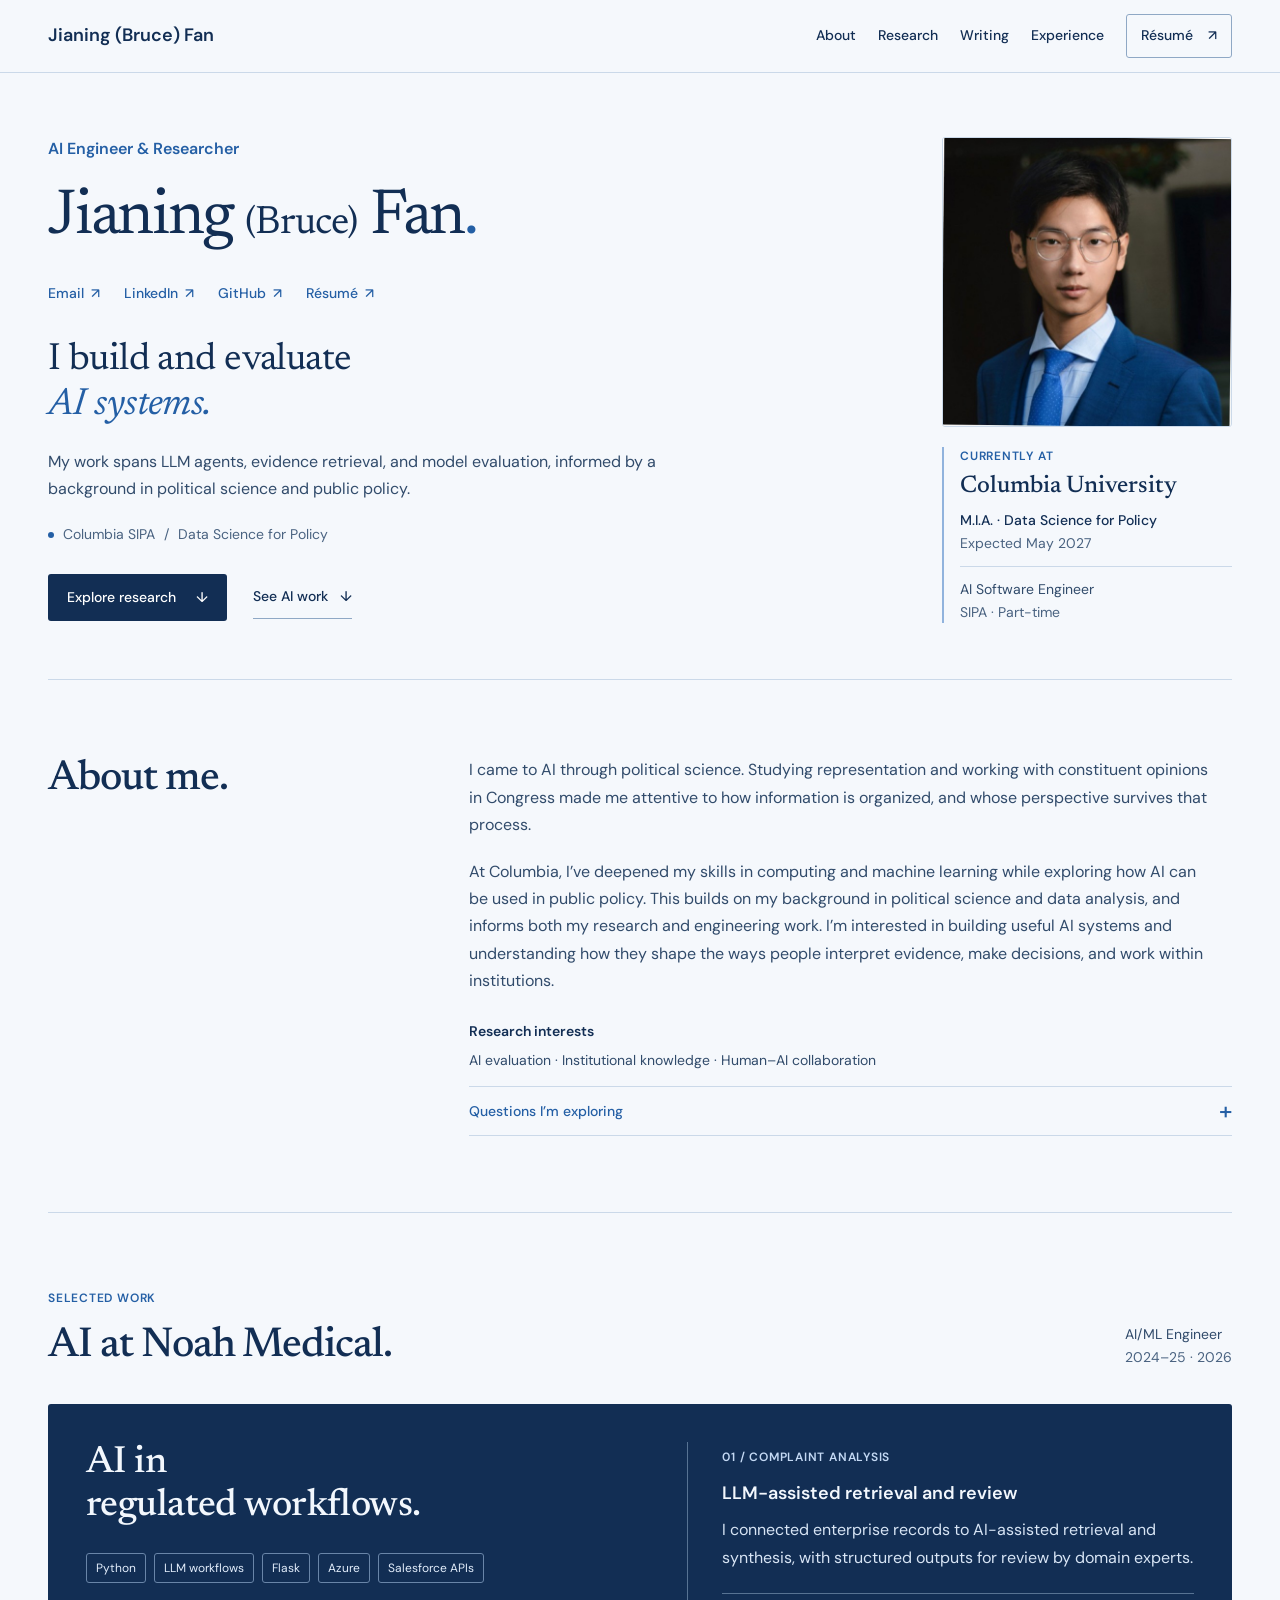
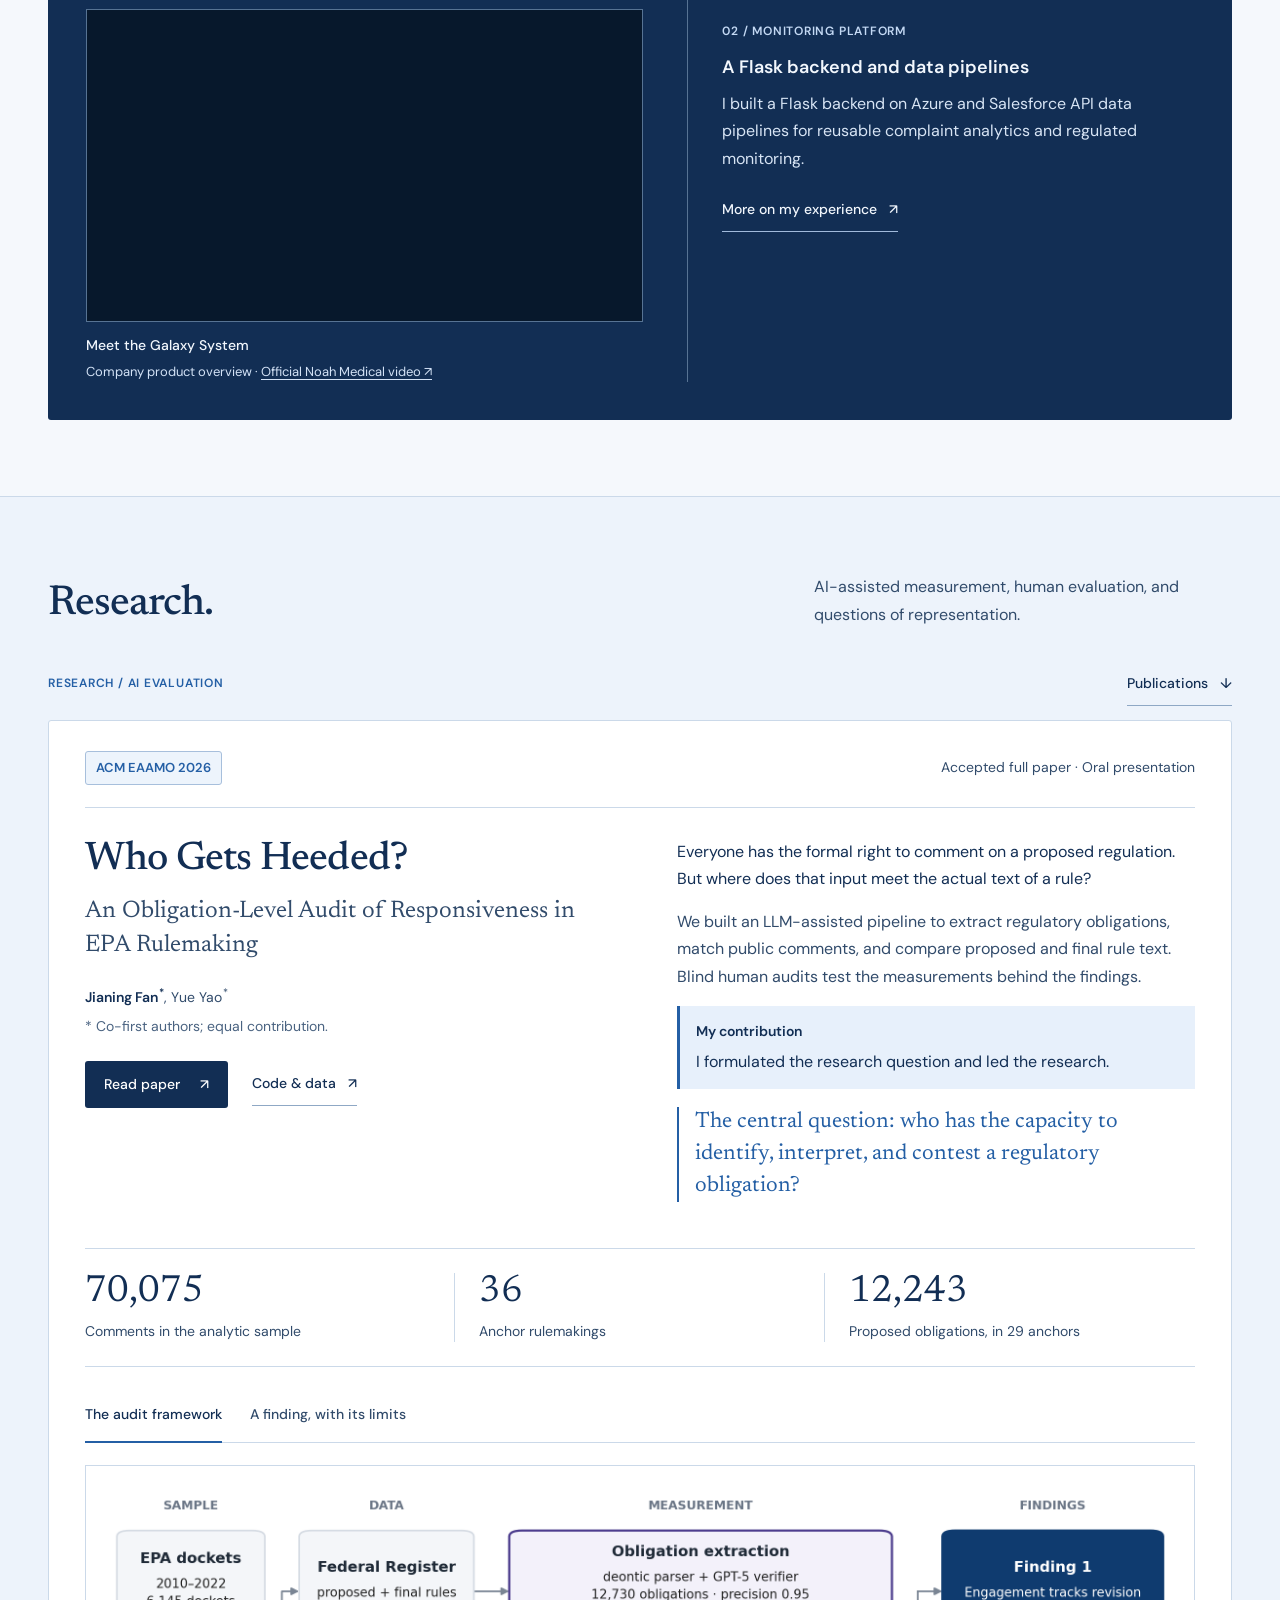
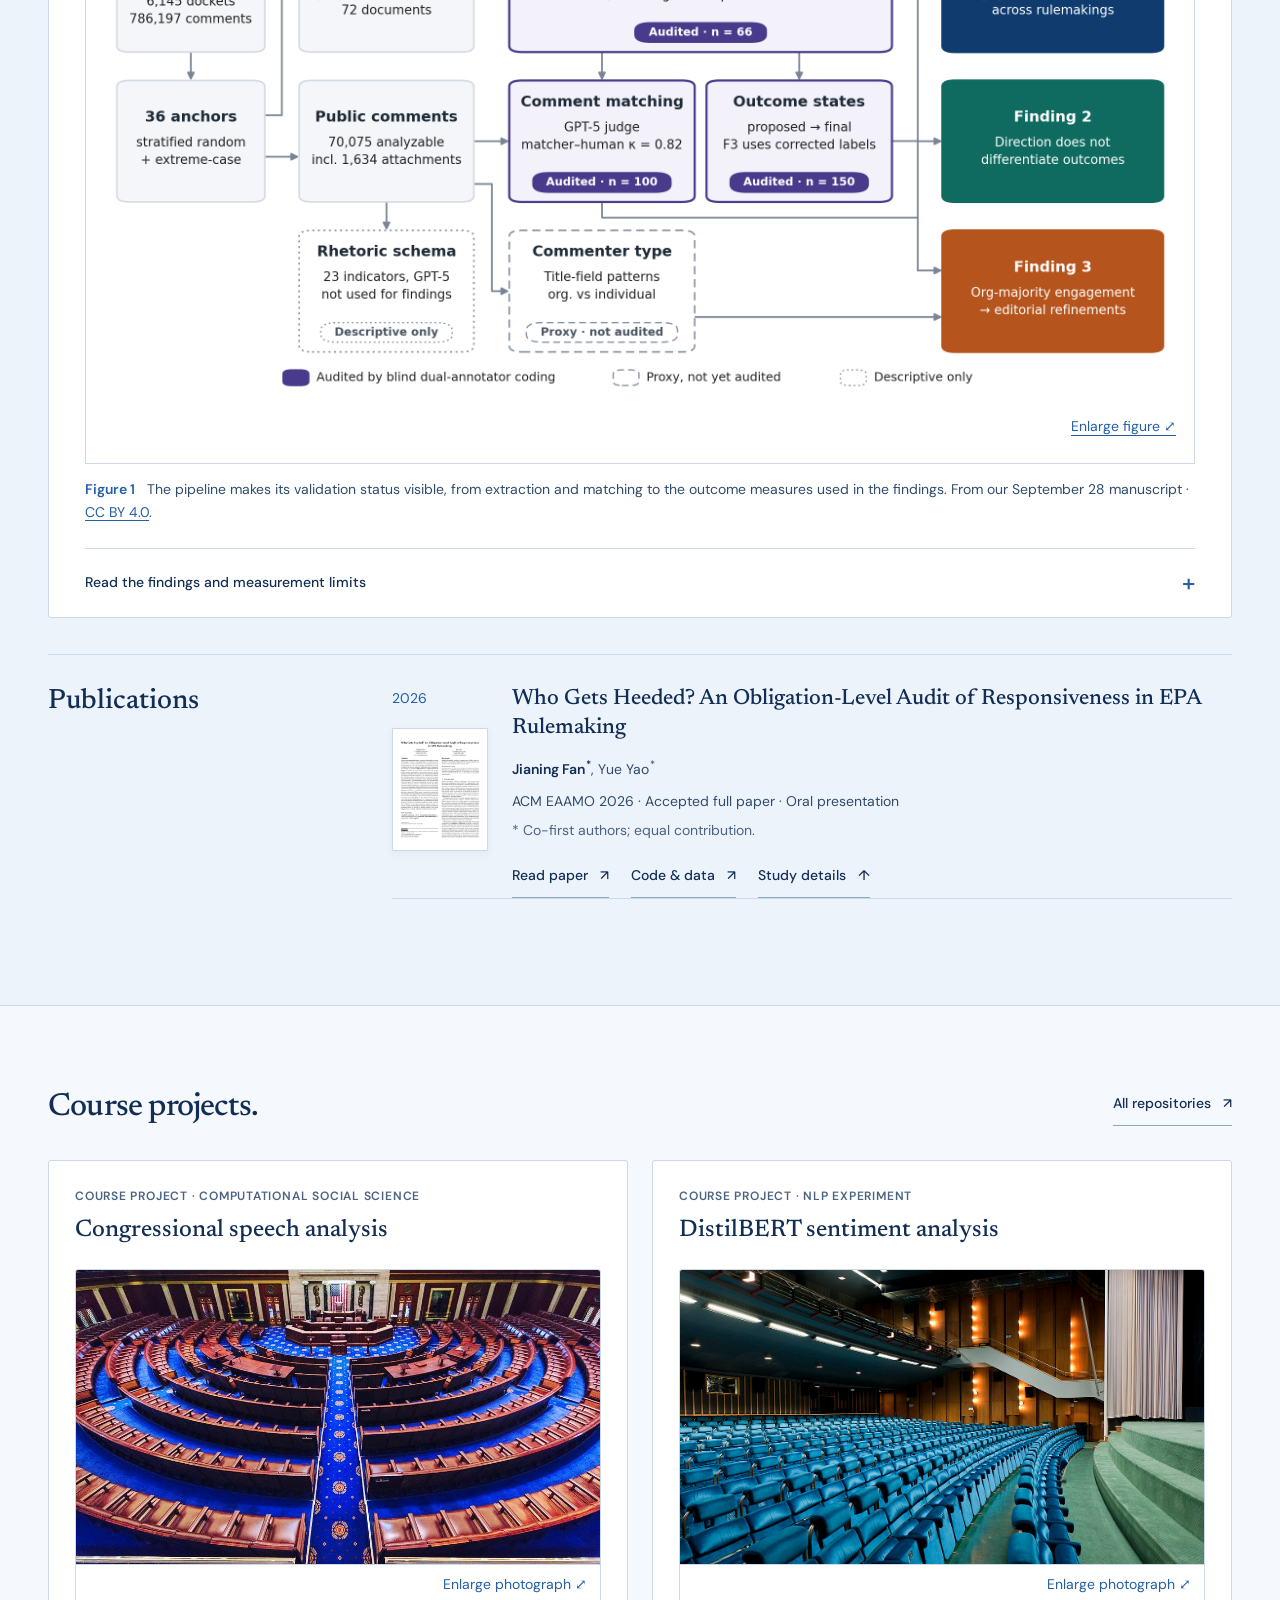
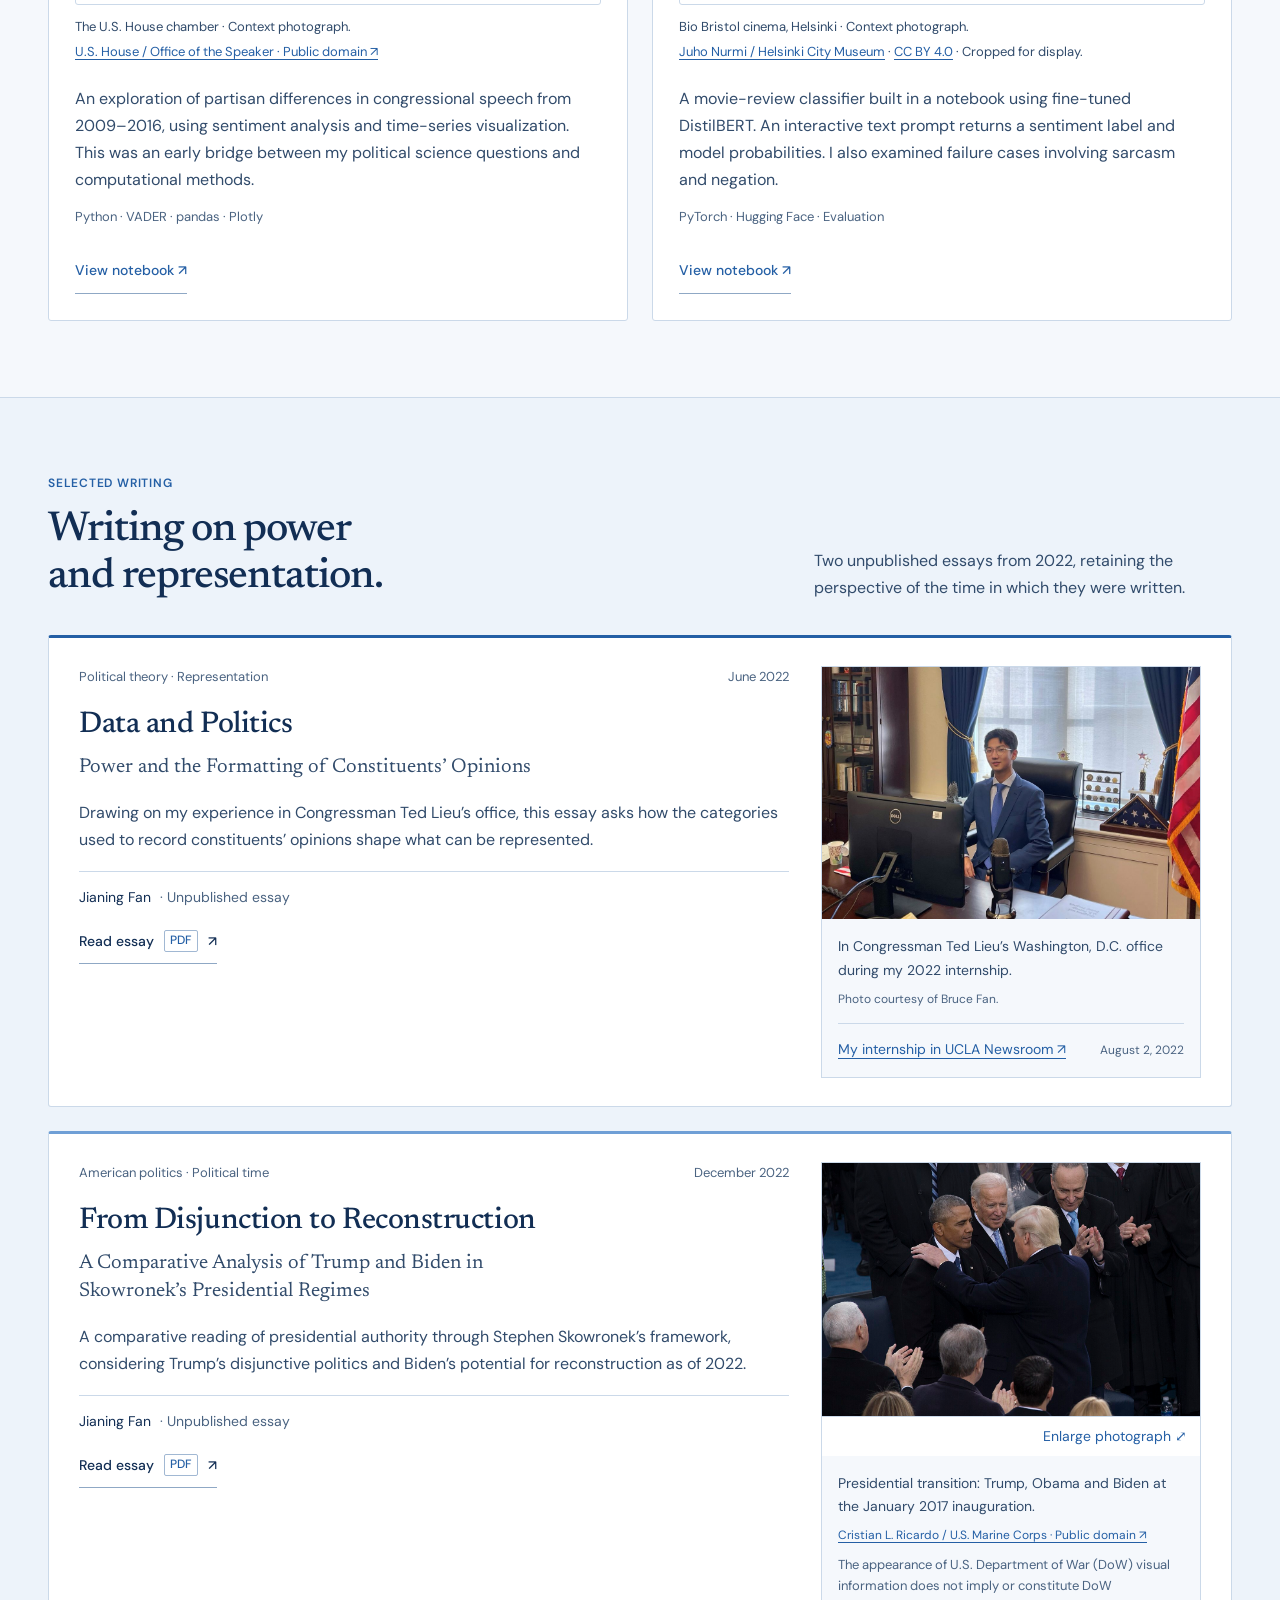
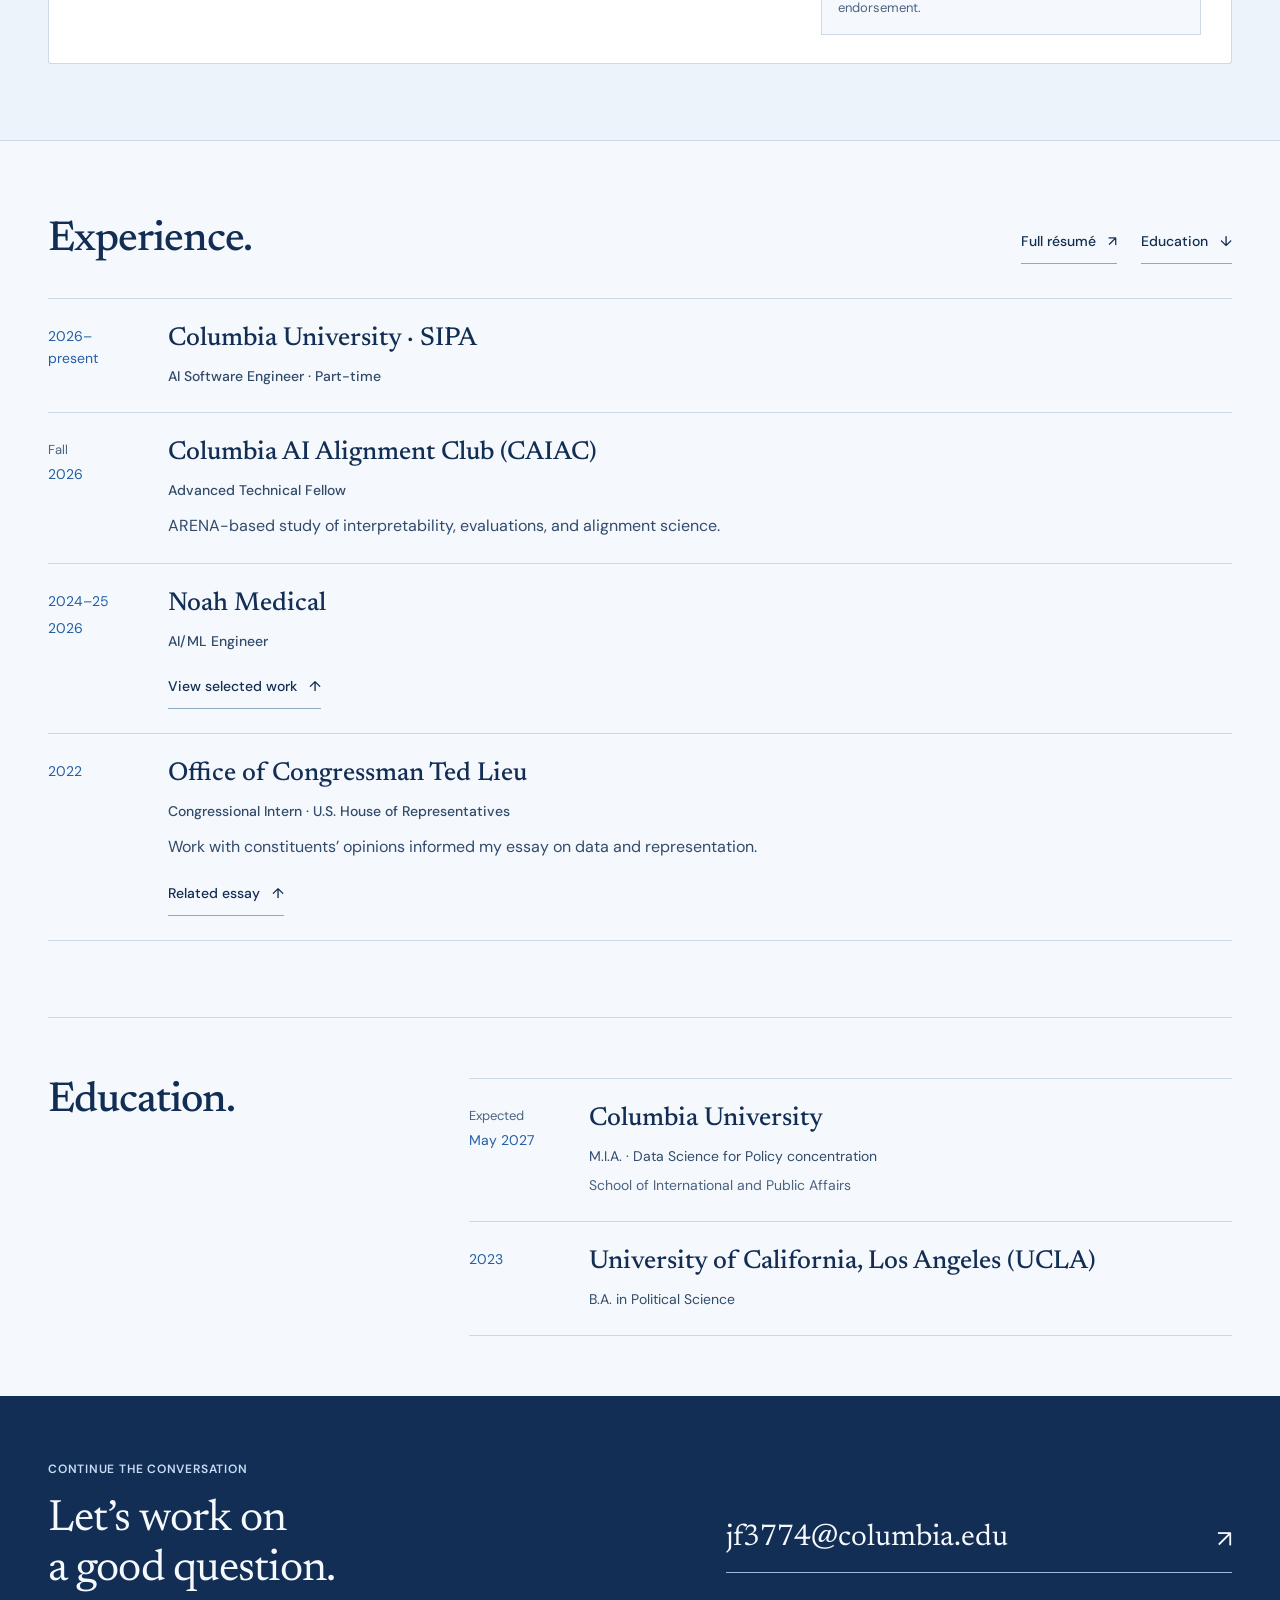
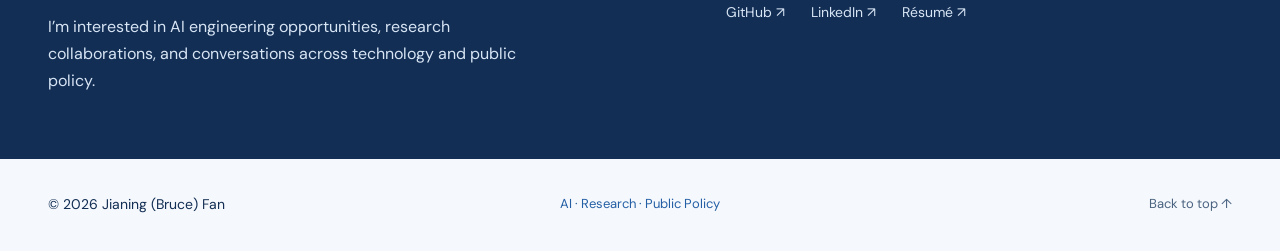
==== commit 1f5ab343: "Give portfolio footer copyright and a concise focus line" ====
--- a/index.html
+++ b/index.html
@@ -407,7 +407,7 @@
       </div>
     </section>
   </main>
-  <footer class="site-footer container"><span>Jianing (Bruce) Fan</span><span>New York · October 2026</span><a href="#home">Back to top ↑</a></footer>
+  <footer class="site-footer container"><span class="footer-identity">© 2026 Jianing (Bruce) Fan</span><span class="footer-theme">AI · Research · Public Policy</span><a href="#home">Back to top ↑</a></footer>
   <dialog class="figure-dialog" id="figure-dialog" aria-labelledby="dialog-title">
     <div class="dialog-bar"><p id="dialog-title">Research figure</p><button id="close-dialog" aria-label="Close enlarged figure">Close <span aria-hidden="true">×</span></button></div>
     <p class="dialog-help" id="dialog-help">Scroll sideways to read the full figure.</p>
--- a/styles.css
+++ b/styles.css
@@ -275,9 +275,10 @@
 .contact-links > div { display: flex; flex-wrap: wrap; gap: 12px 26px; font-size: var(--meta); color: #d8e5f5; margin-top: 18px; }
 .contact-links > div a { display: inline-flex; align-items: center; min-height: 44px; }
 .contact-links > div a:hover { color: white; text-decoration: underline; text-underline-offset: 4px; }
-.site-footer { display: flex; flex-wrap: wrap; justify-content: space-between; align-items: center; gap: 12px 26px; padding-block: 24px; font-size: var(--caption); color: var(--muted); }
-.site-footer > span:first-child { font-family: var(--serif); font-size: 1.25rem; color: var(--ink); }
-.site-footer a { min-height: 44px; display: inline-flex; align-items: center; }
+.site-footer { display: grid; grid-template-columns: minmax(0,1fr) auto minmax(0,1fr); align-items: center; gap: 12px 26px; padding-block: 24px; font-size: var(--caption); color: var(--muted); }
+.footer-identity { font-size: var(--meta); color: var(--ink); }
+.footer-theme { justify-self: center; color: var(--blue); }
+.site-footer a { justify-self: end; min-height: 44px; display: inline-flex; align-items: center; }
 
 /* Original paper figures can be read at full size without altering their content. */
 .figure-dialog { width: min(1300px,calc(100% - 48px)); max-height: calc(100dvh - 40px); padding: 0; border: 1px solid var(--line); border-radius: 4px; color: var(--ink); background: white; box-shadow: 0 20px 100px #07182c44; }
@@ -400,8 +401,9 @@
   .contact-inner { padding-block: 52px; }
   .contact h2 { font-size: 2.25rem; }
   .email-link { font-size: 1.75rem; }
-  .site-footer > span:first-child { width: 100%; }
-  .site-footer a { margin-left: auto; }
+  .site-footer { grid-template-columns: minmax(0,1fr) auto; gap: 4px 16px; }
+  .footer-identity { grid-column: 1 / -1; }
+  .footer-theme { justify-self: start; }
   .figure-dialog { width: calc(100% - 20px); max-height: calc(100dvh - 20px); }
   .dialog-bar { padding-inline: 14px; }
   .dialog-image-wrap { padding: 10px; max-height: 70dvh; }
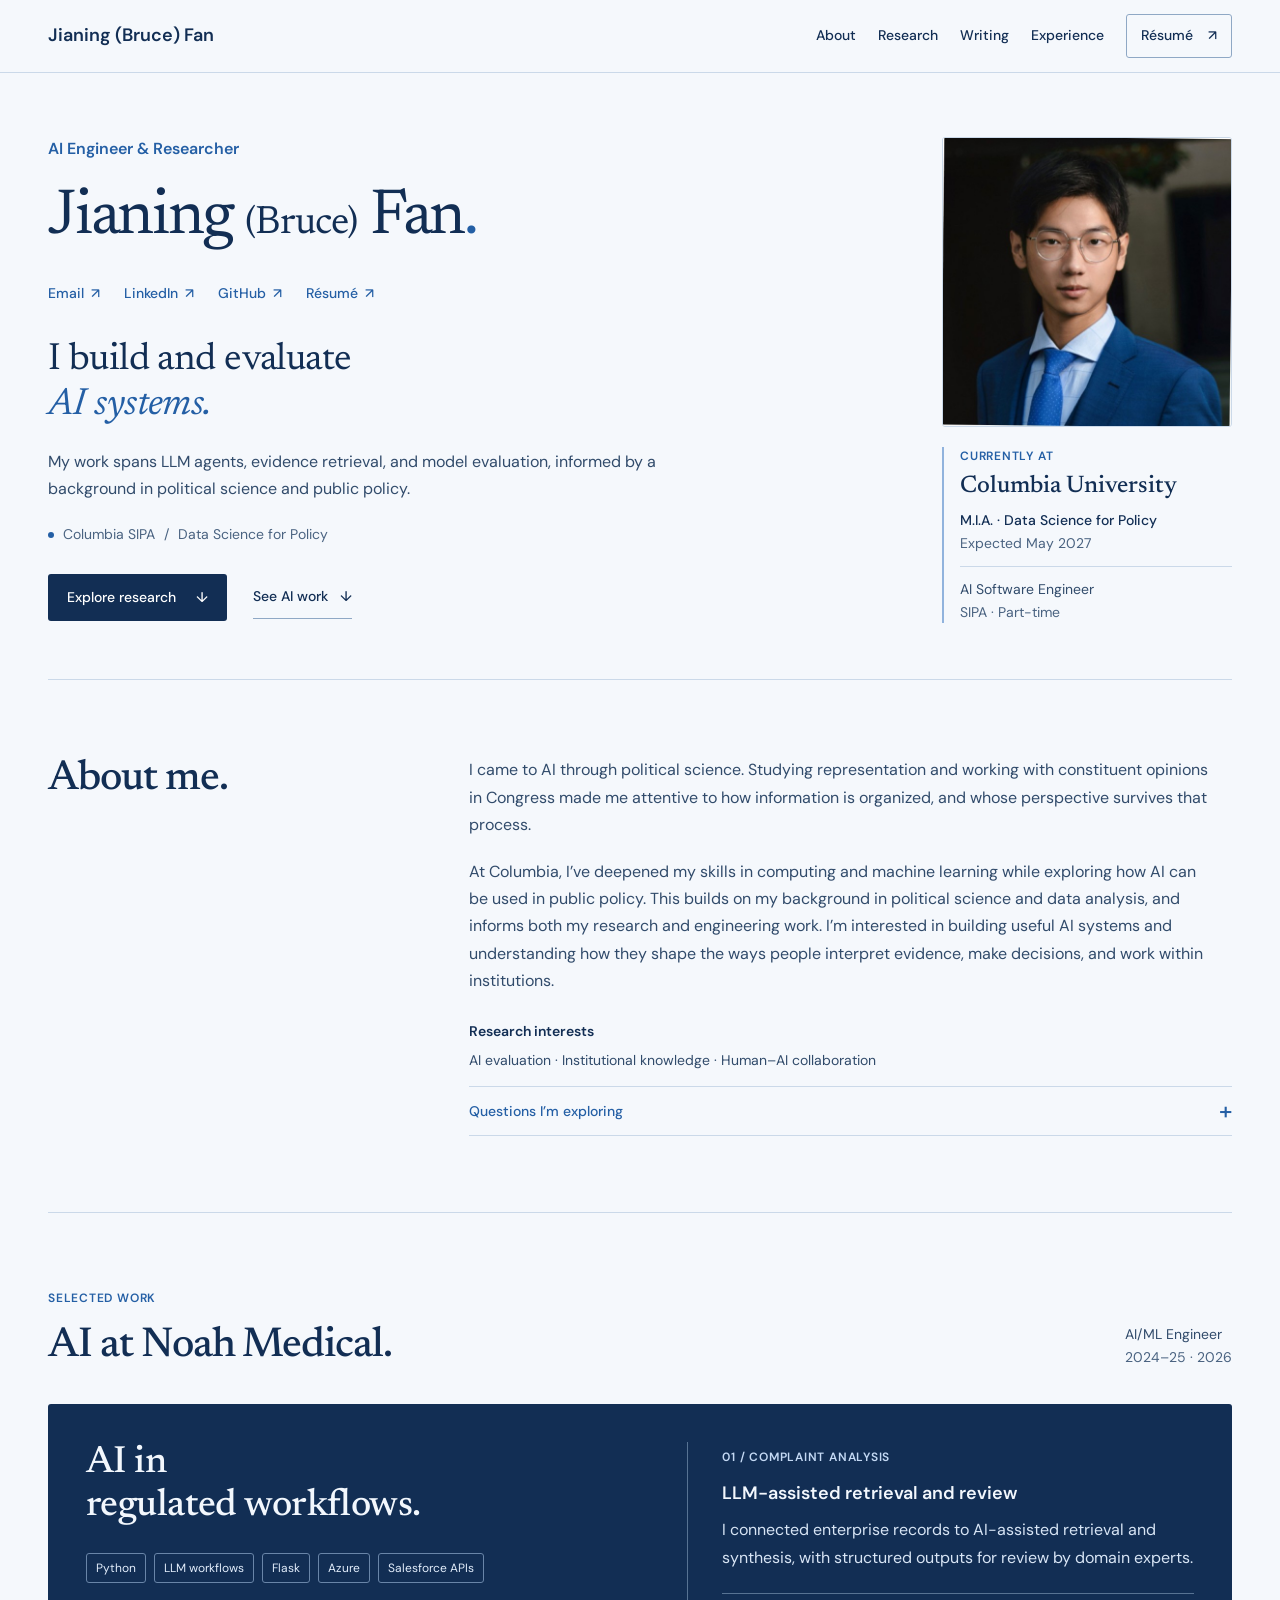
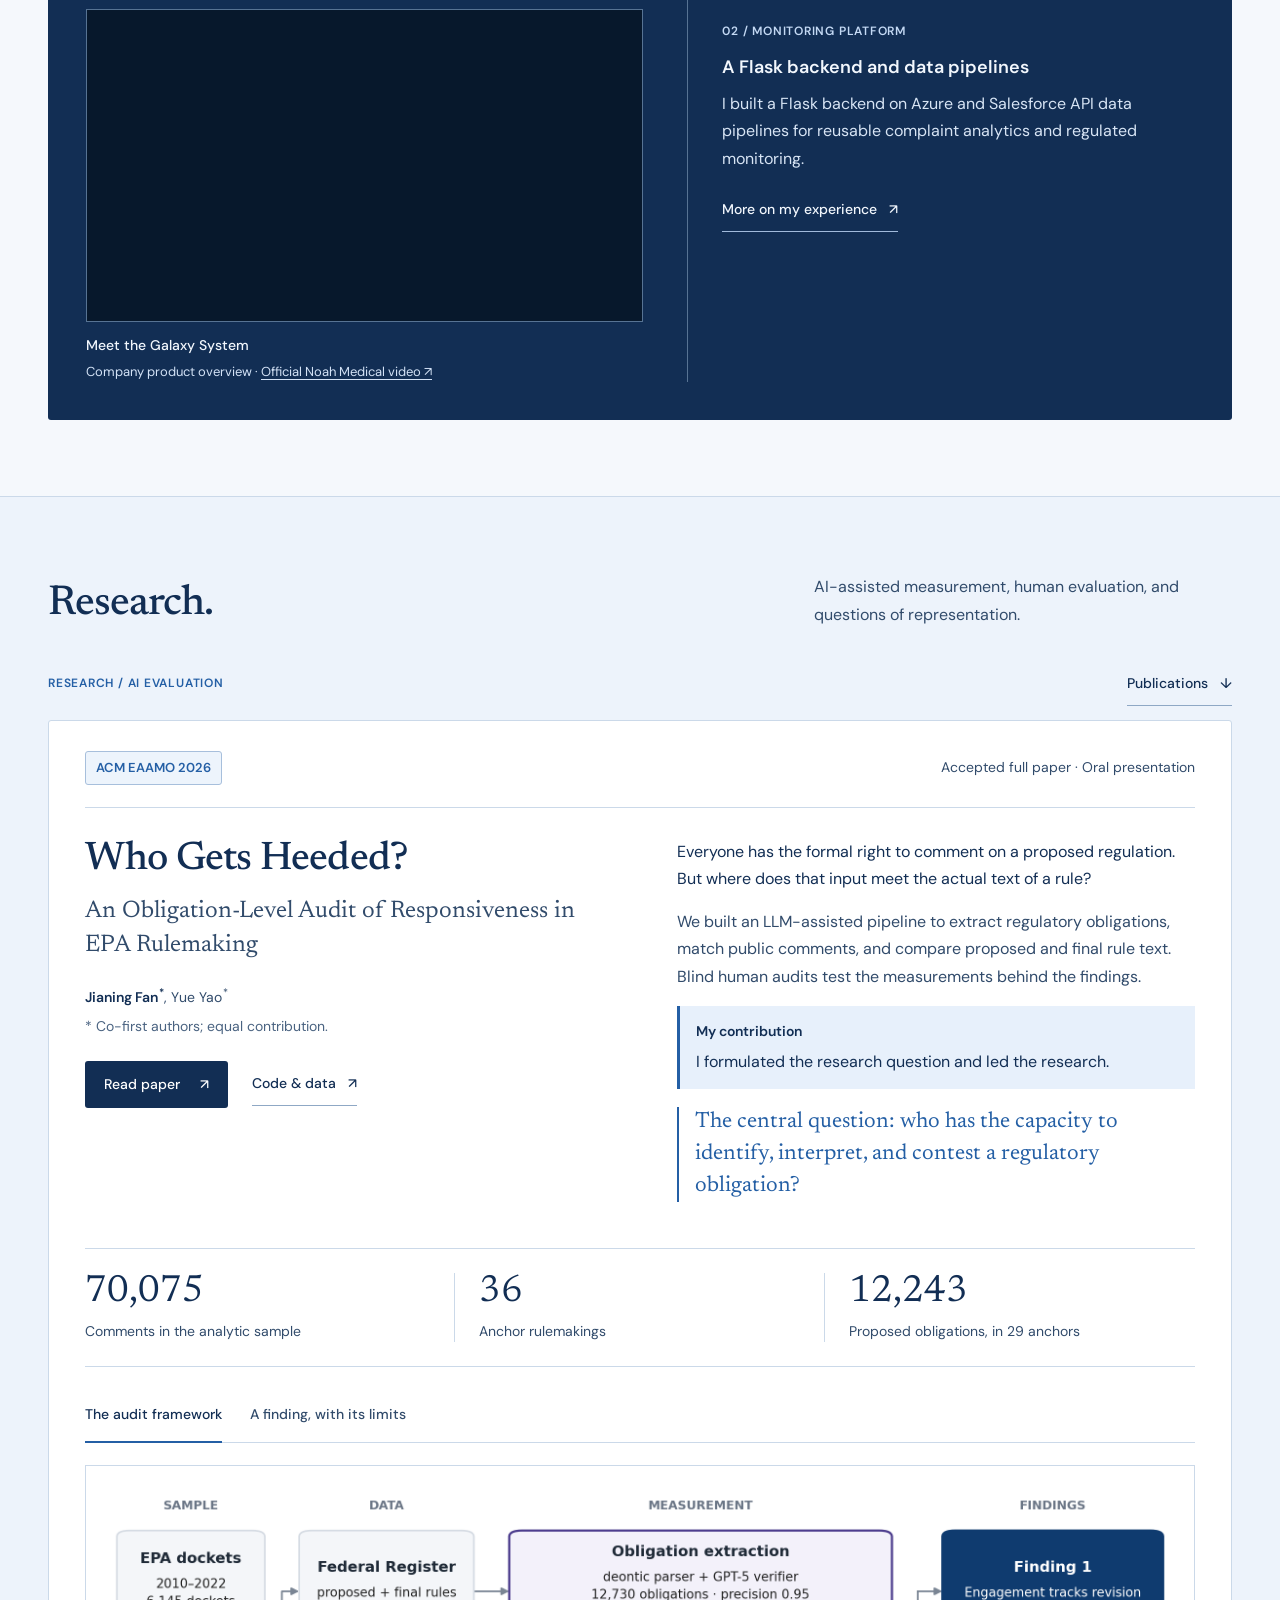
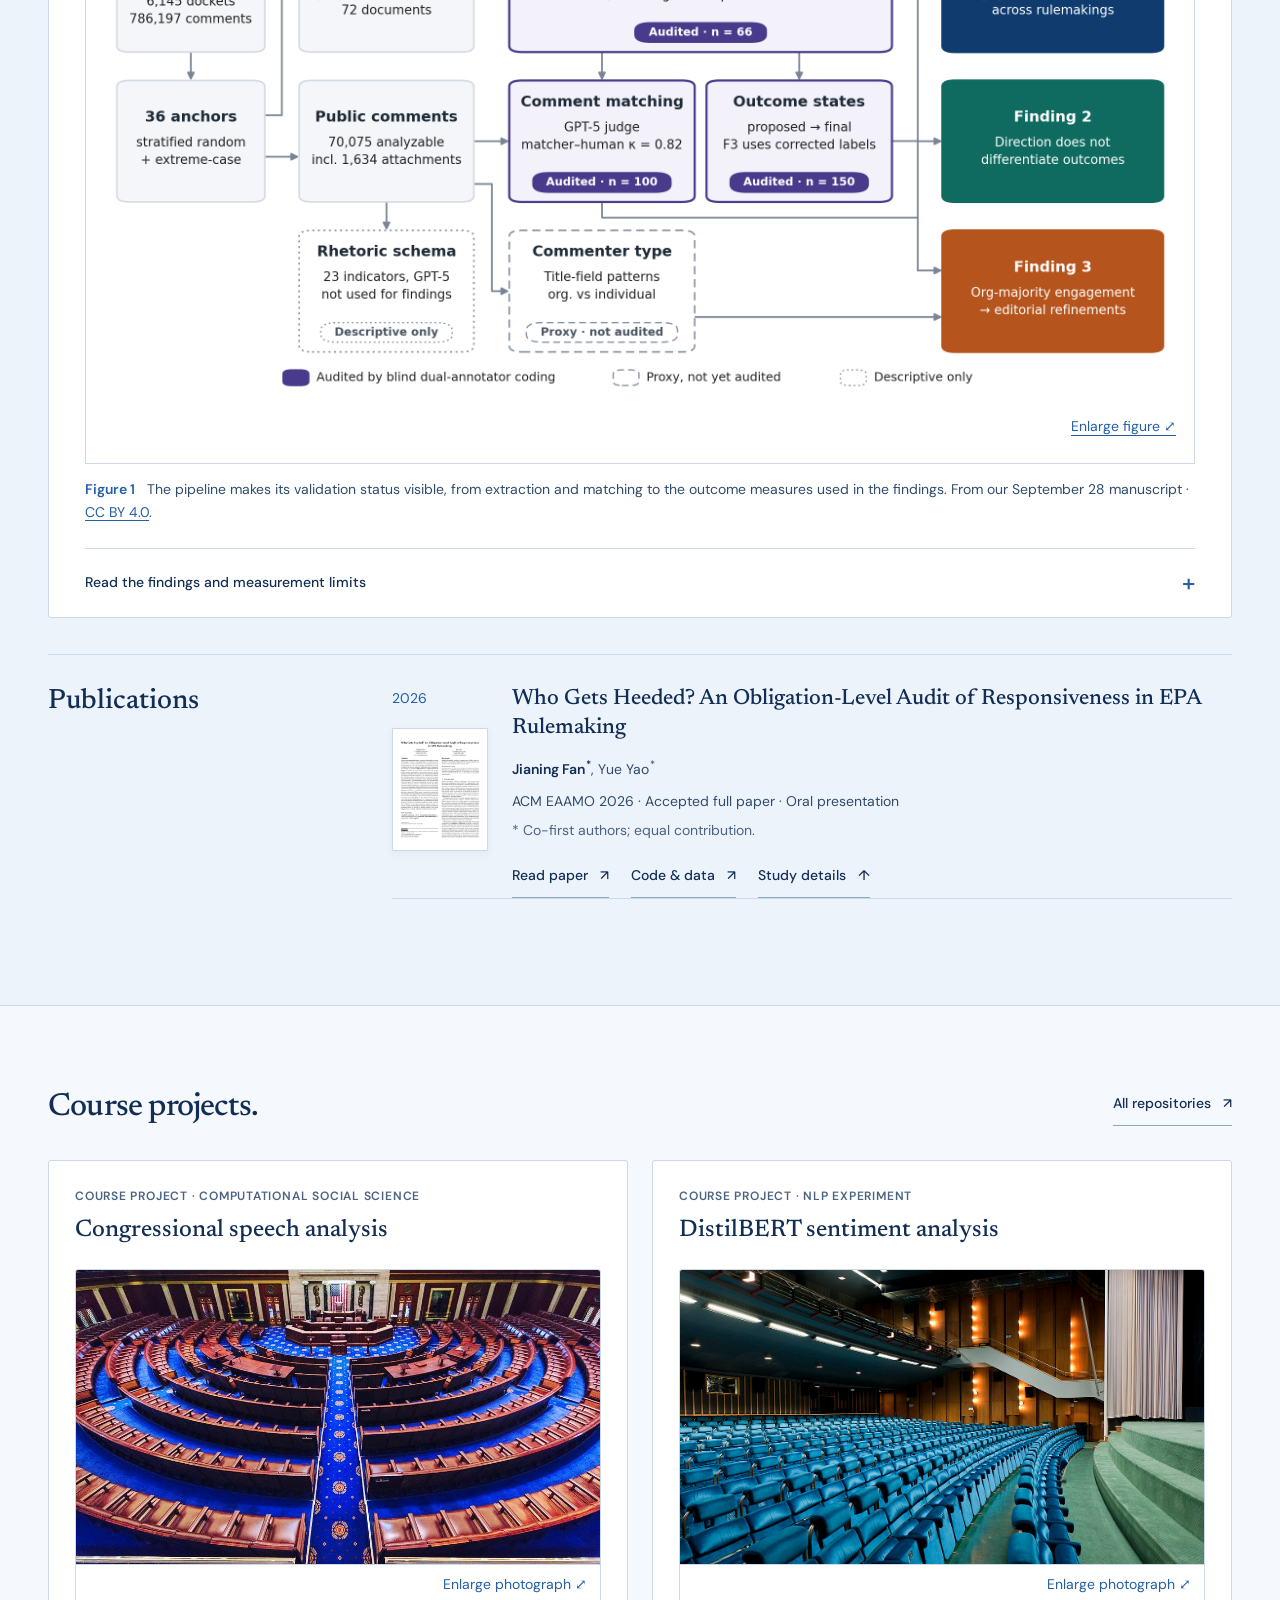
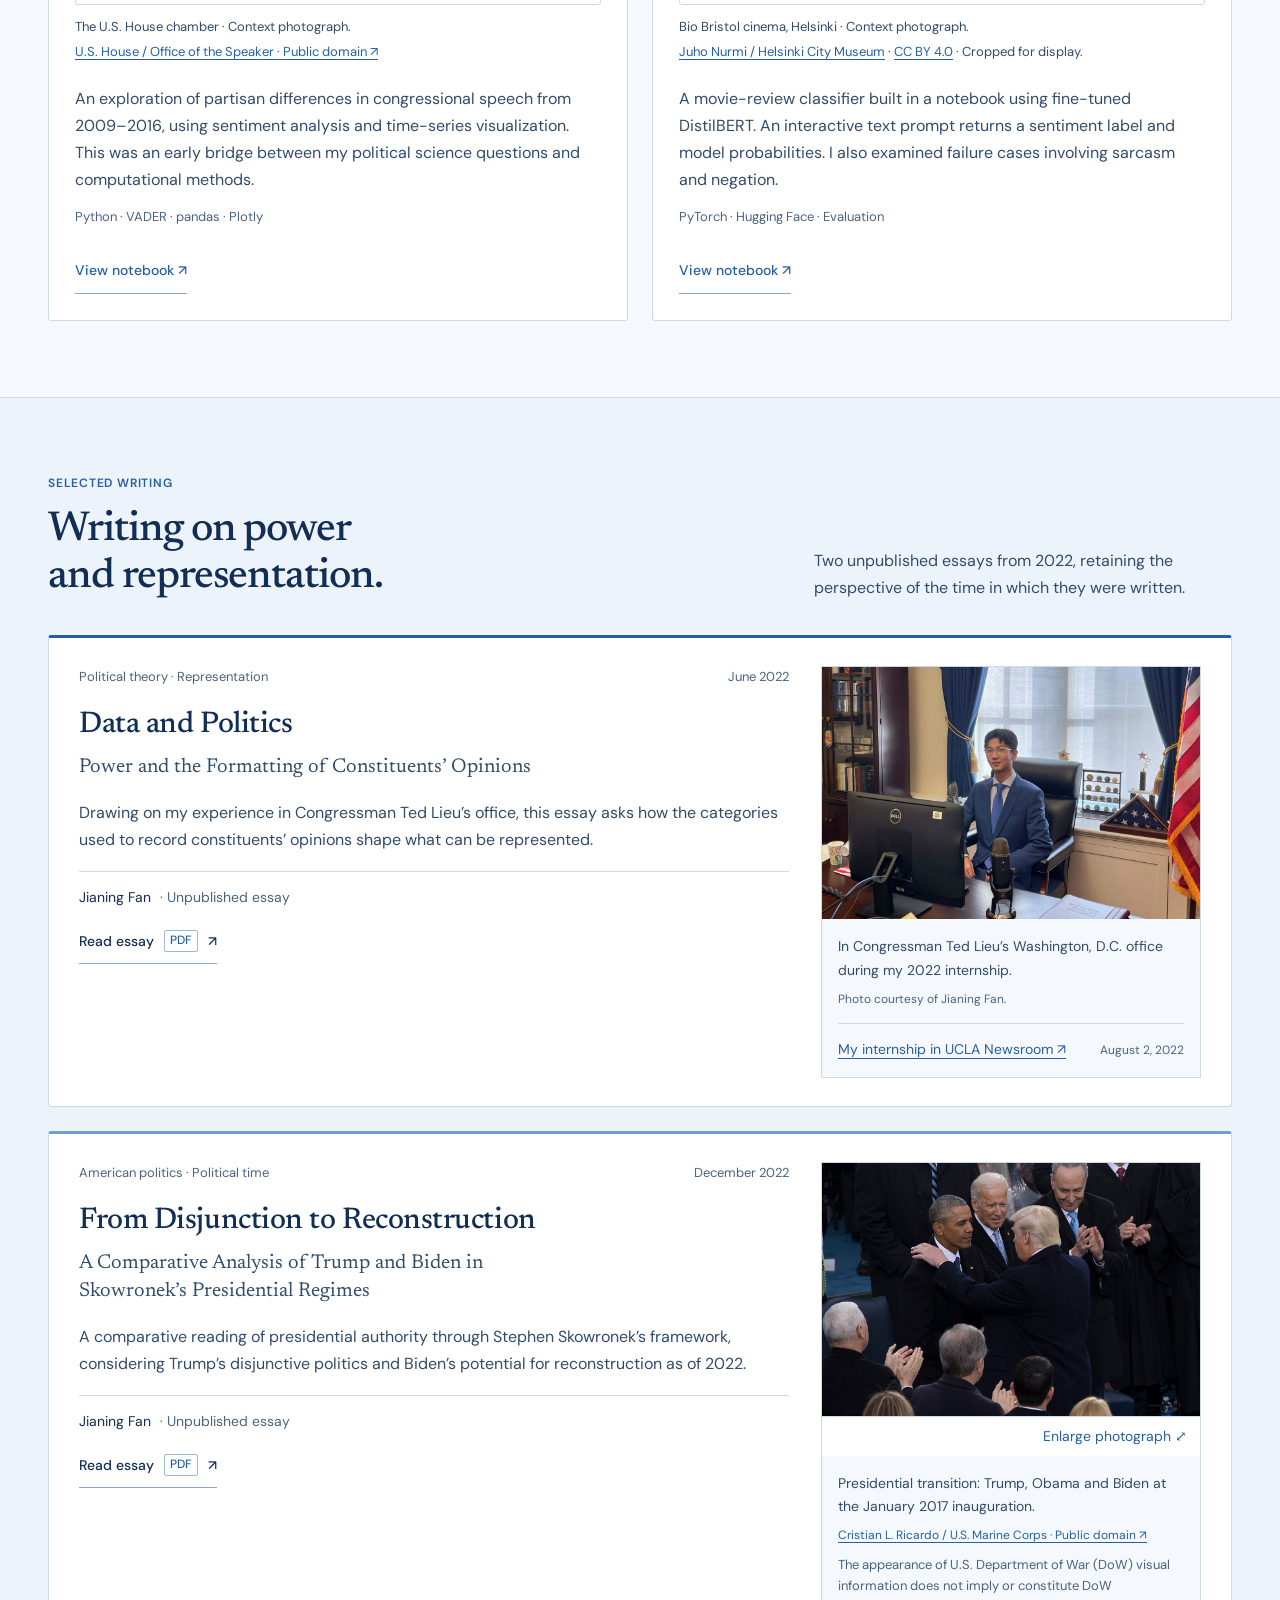
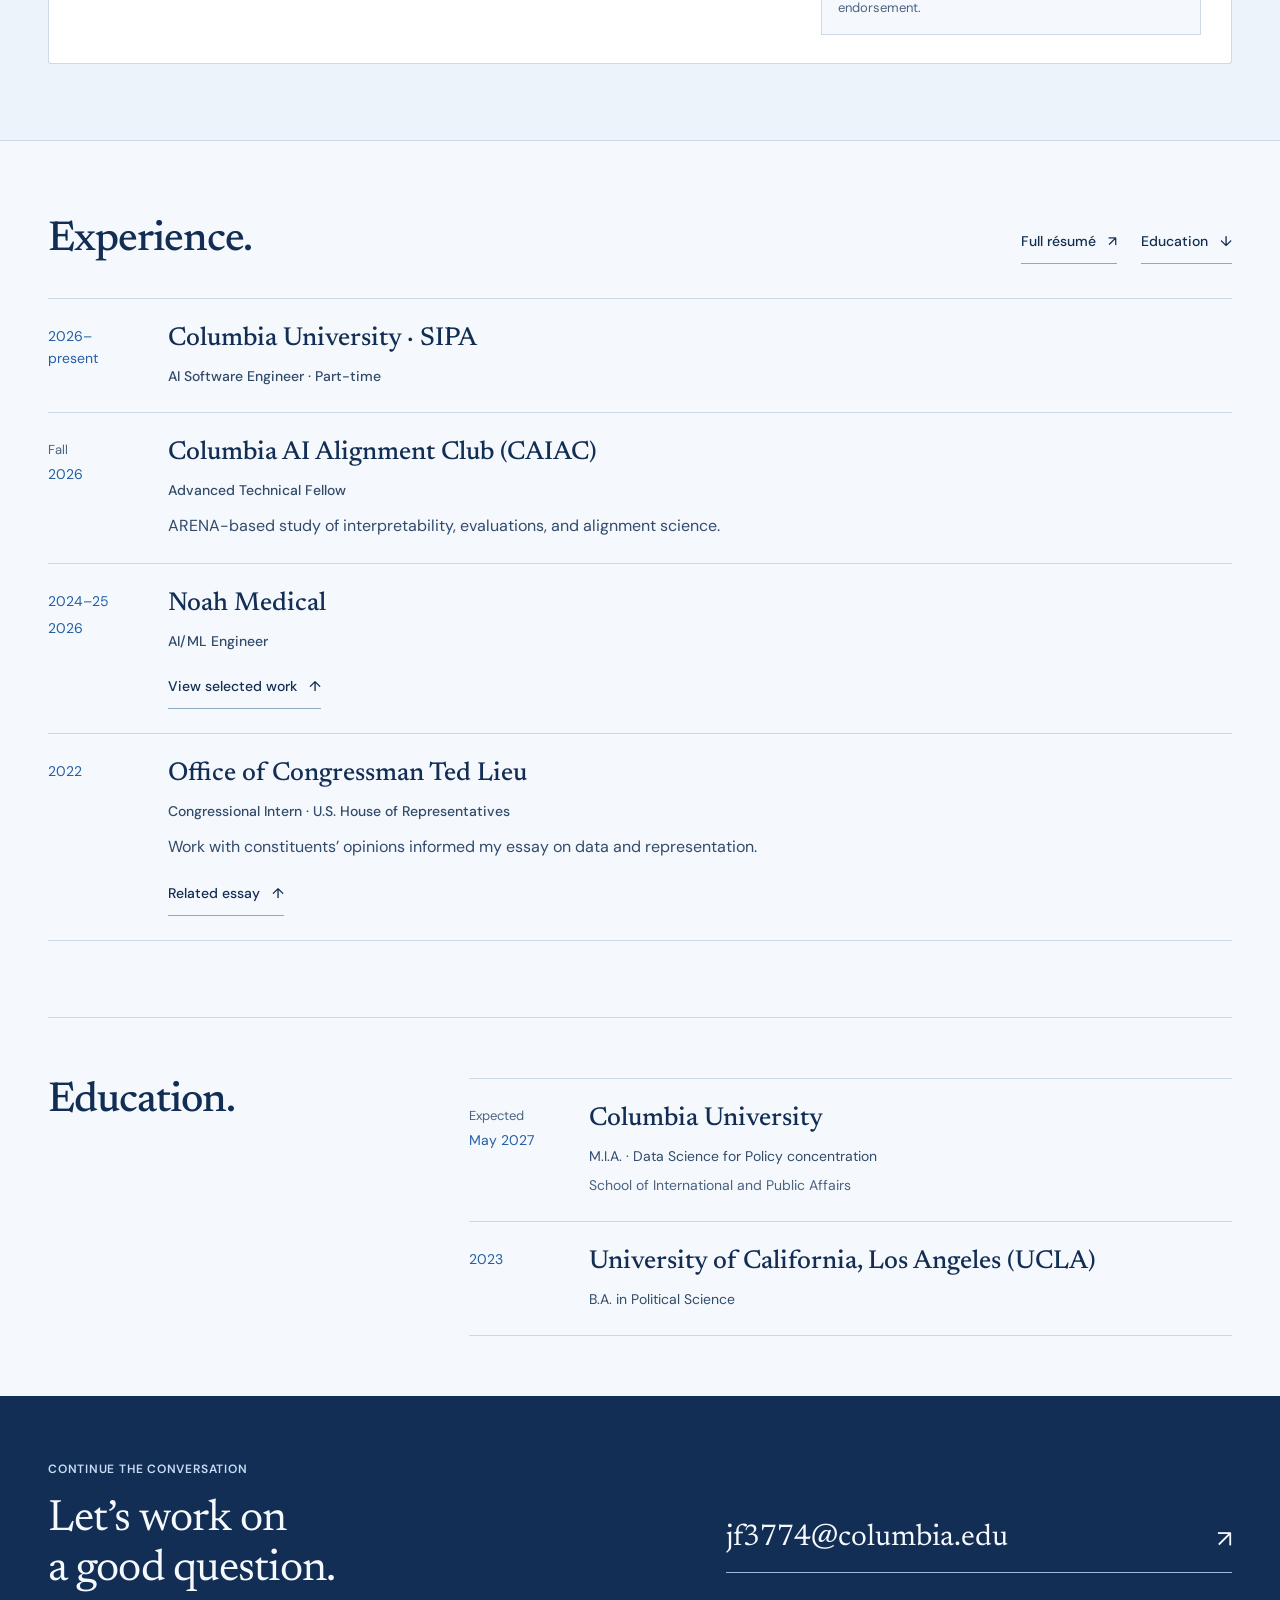
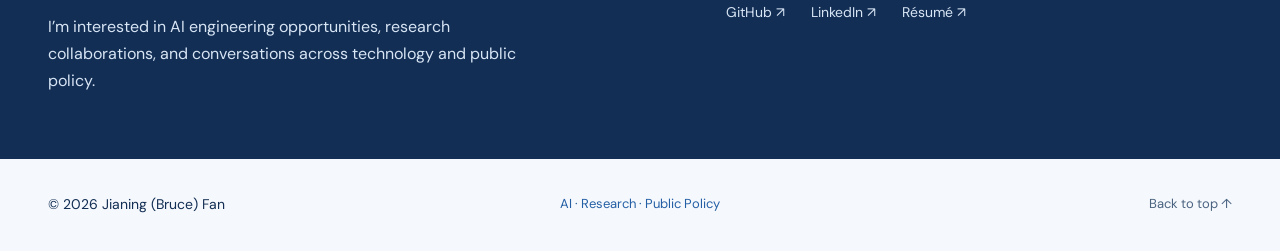
==== commit 27ec3569: "Use Jianing Fan in internship photo credit" ====
--- a/index.html
+++ b/index.html
@@ -306,7 +306,7 @@
               <img src="assets/washington-internship-2022.jpg" width="1170" height="780" loading="lazy" decoding="async" alt="Jianing (Bruce) Fan seated at a desk in Congressman Ted Lieu’s Washington, D.C. office during his 2022 internship.">
               <figcaption>
                 <p>In Congressman Ted Lieu’s Washington, D.C. office during my 2022 internship.</p>
-                <p class="photo-credit">Photo courtesy of Bruce Fan.</p>
+                <p class="photo-credit">Photo courtesy of Jianing Fan.</p>
                 <a class="context-link" href="https://newsroom.ucla.edu/stories/ucla-washington-dc-program-revamped" target="_blank" rel="noopener"><span>My internship in UCLA Newsroom <span aria-hidden="true">↗</span></span><span class="context-date">August 2, 2022</span></a>
               </figcaption>
             </figure>
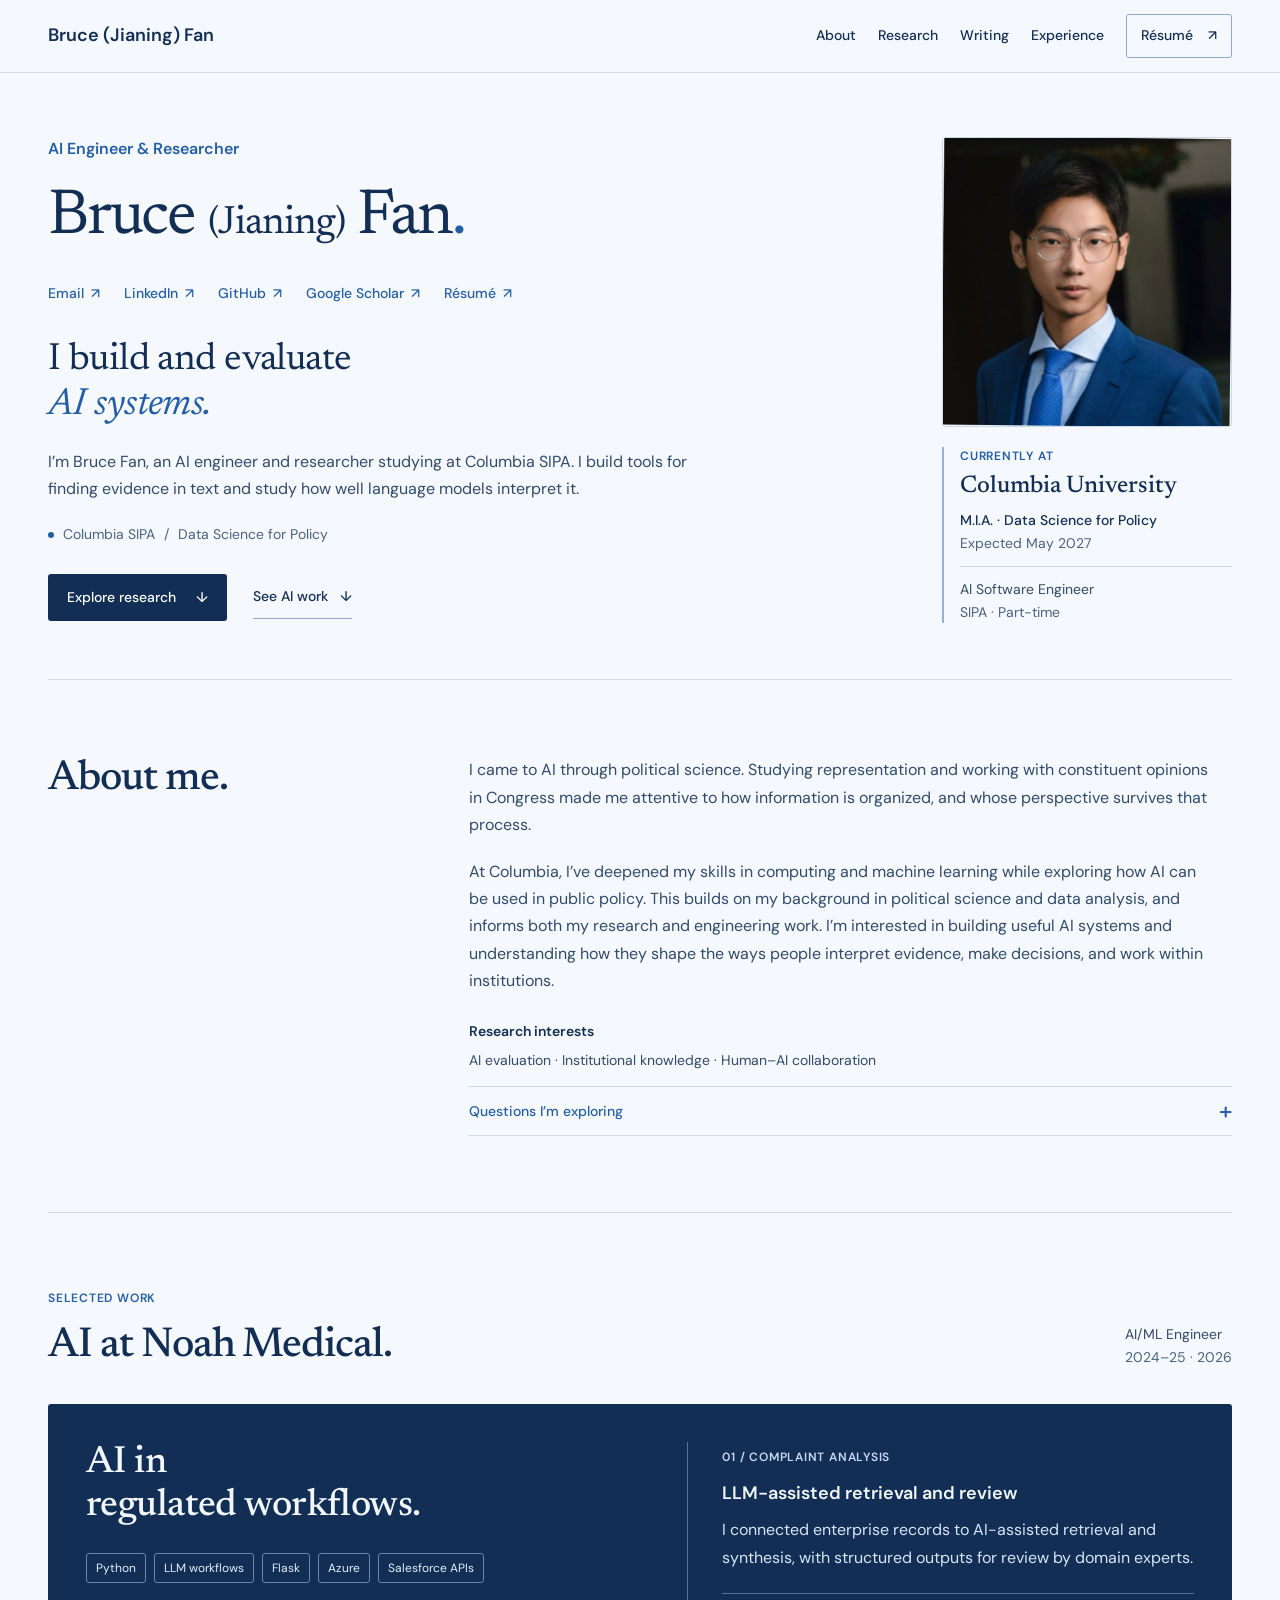
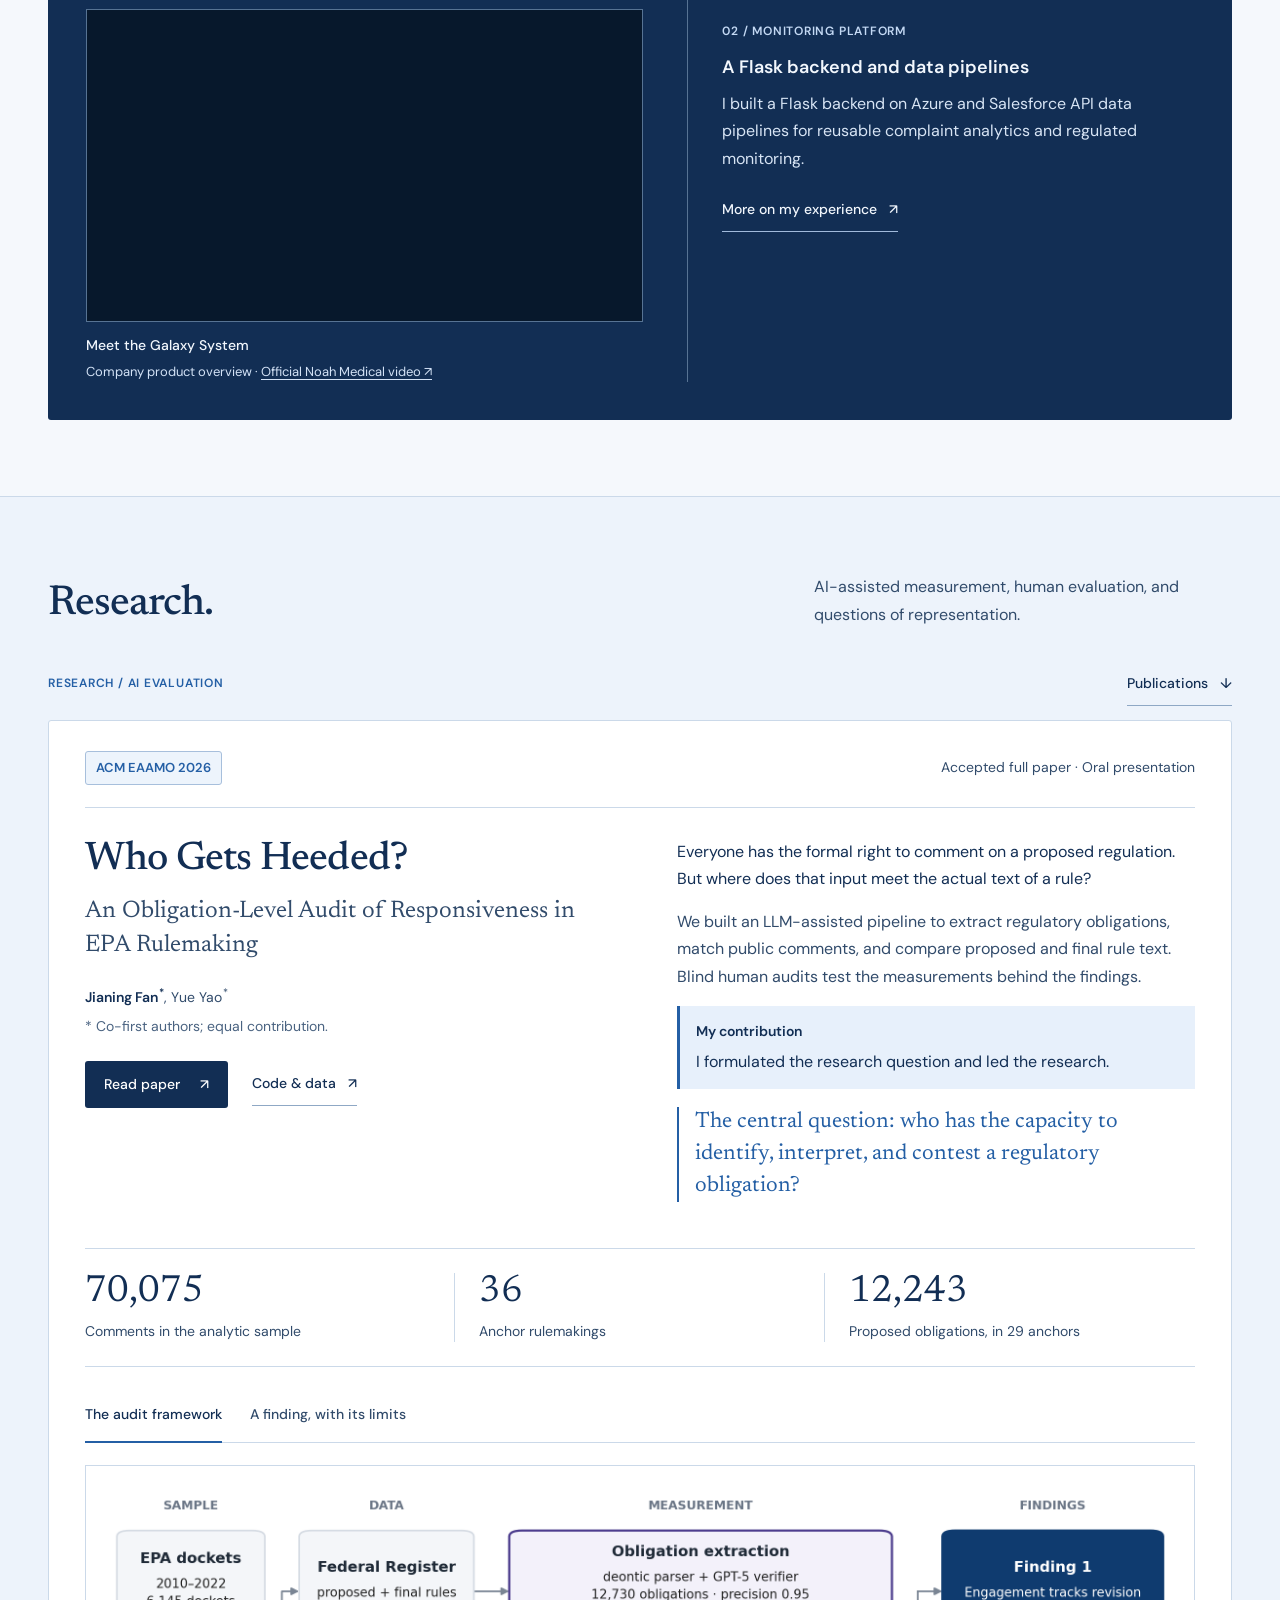
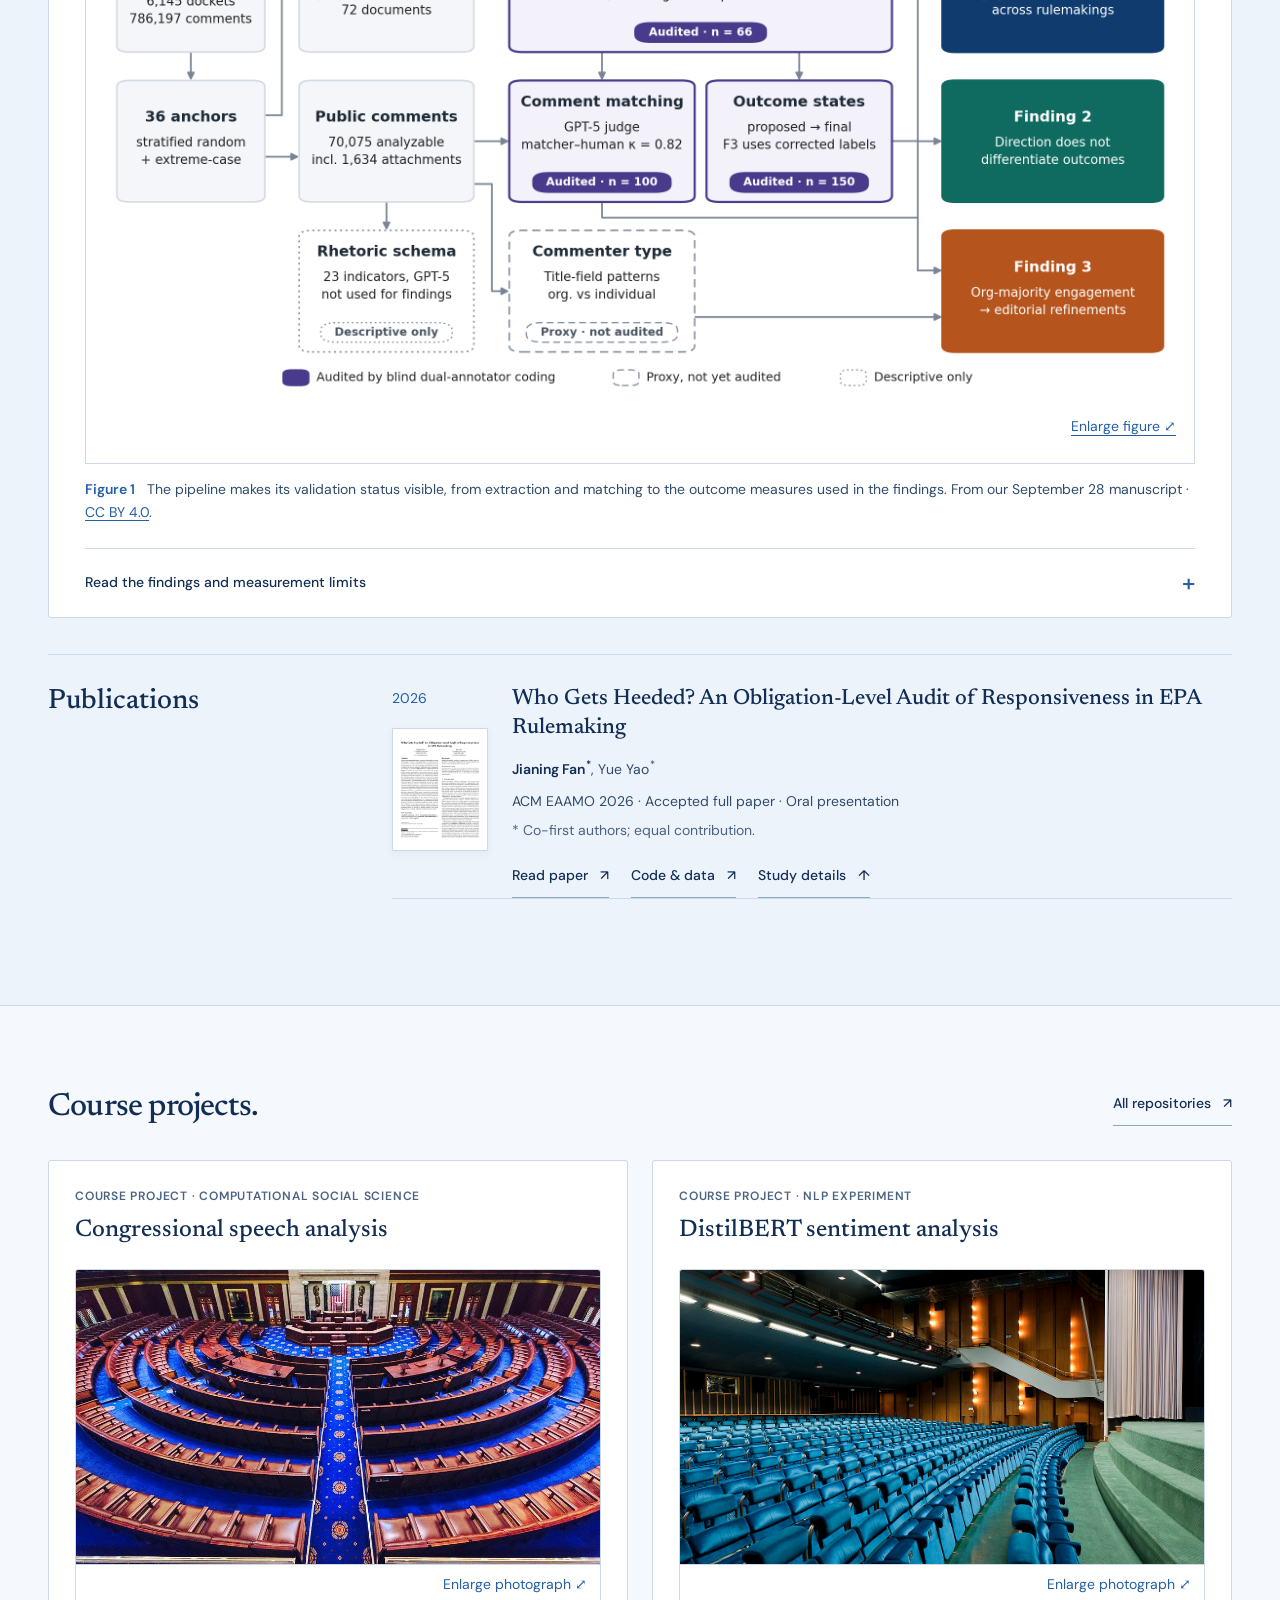
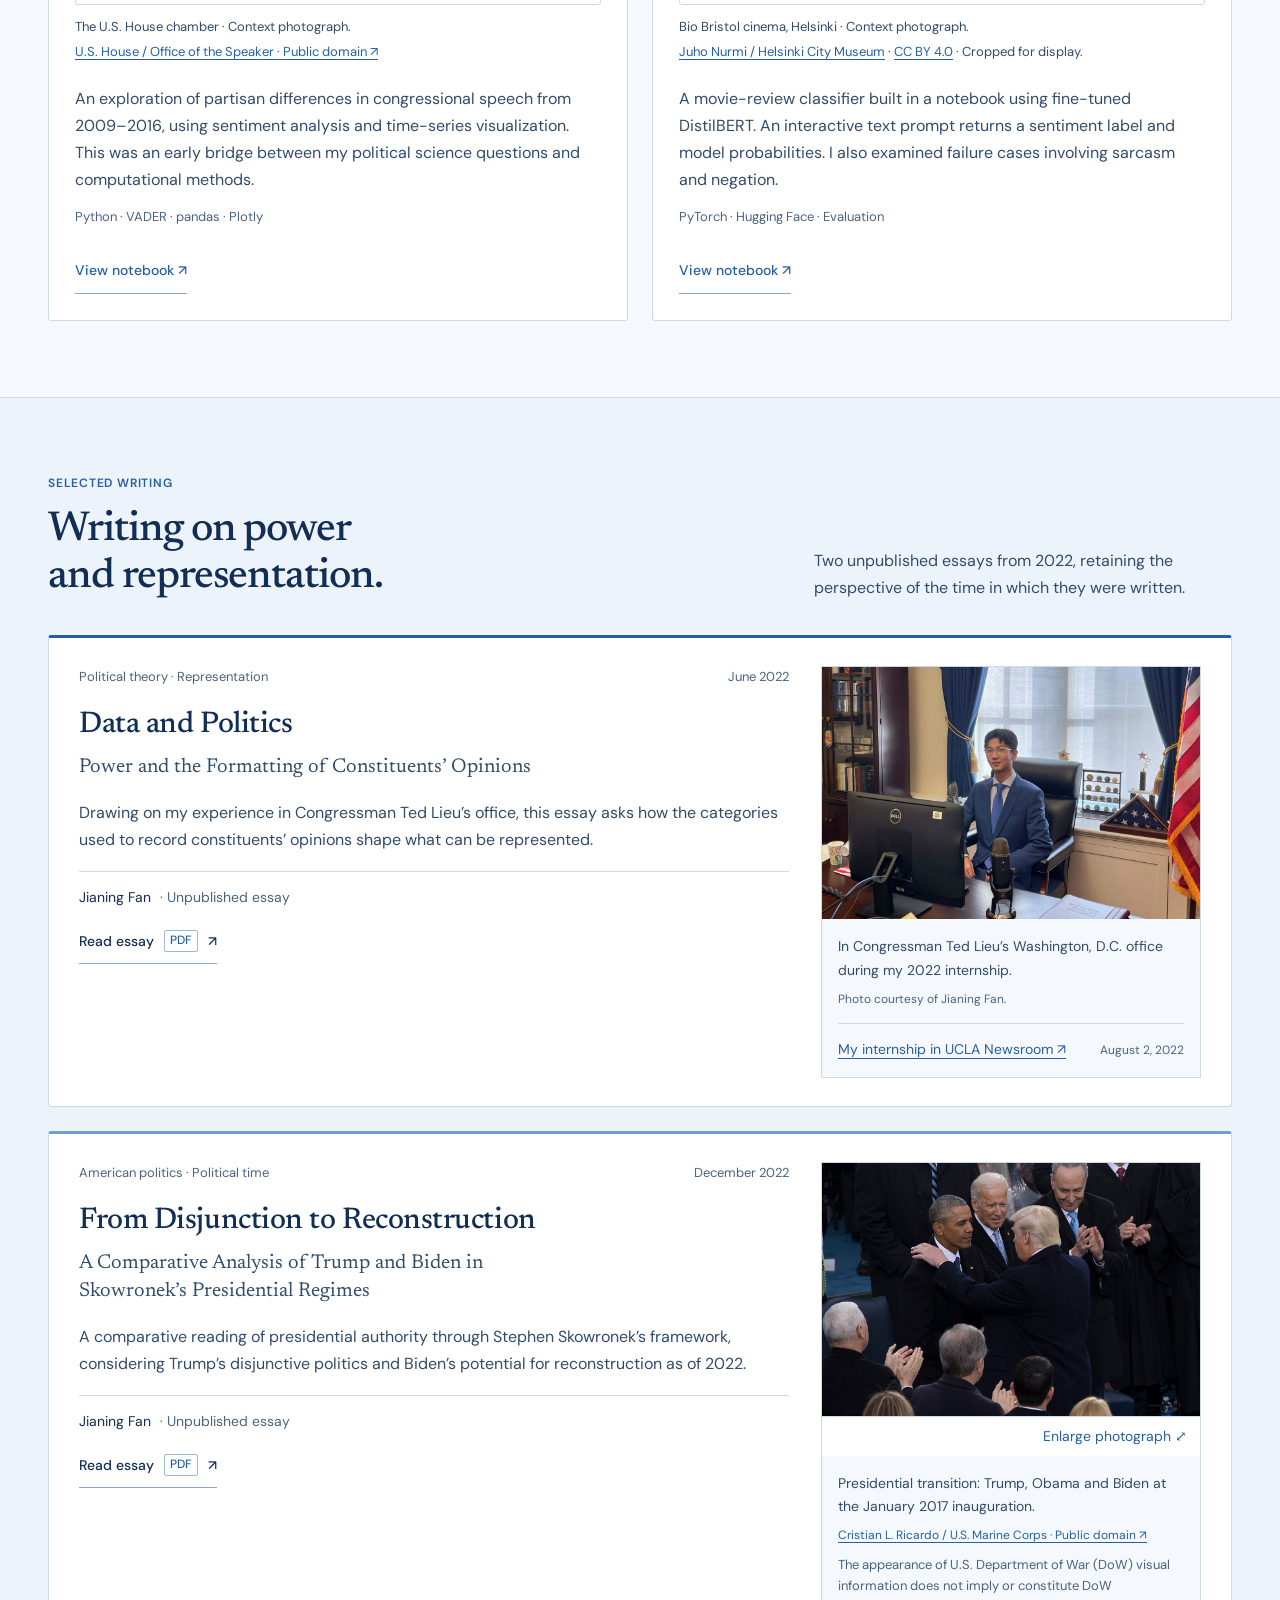
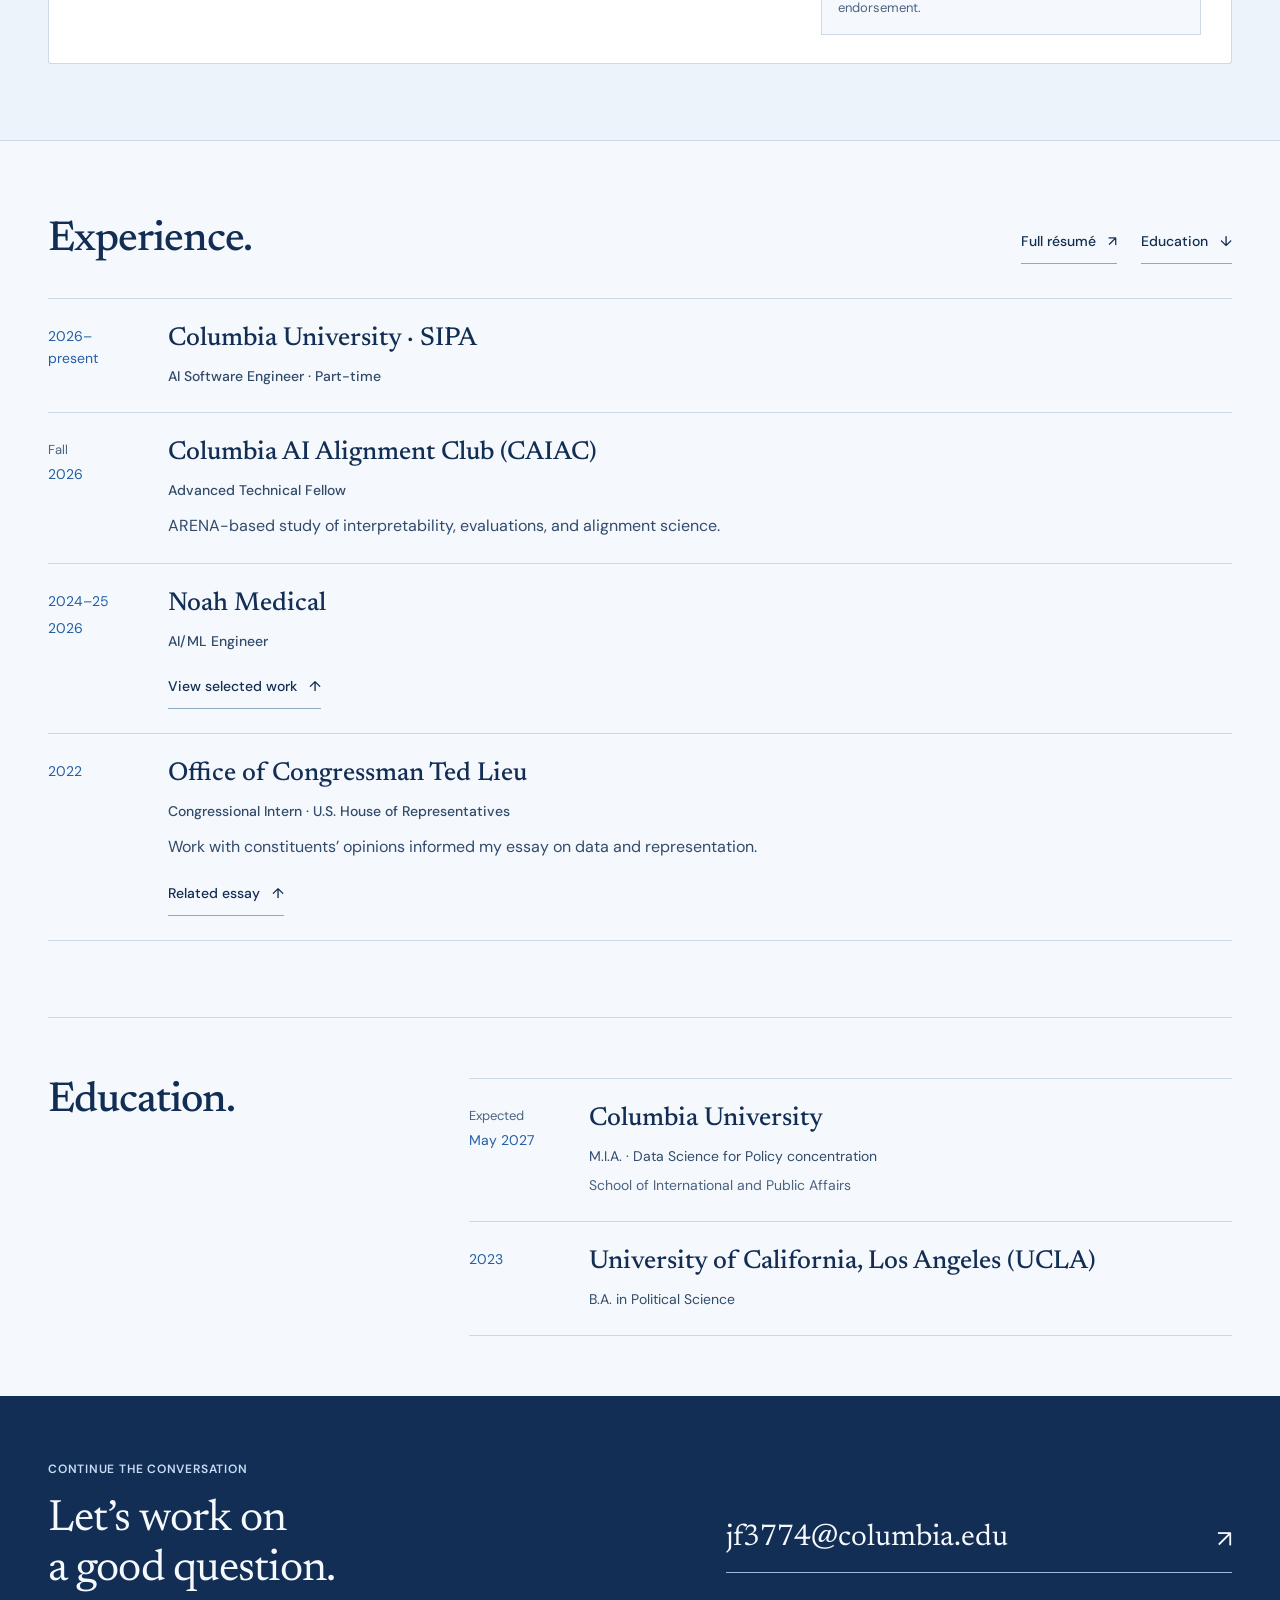
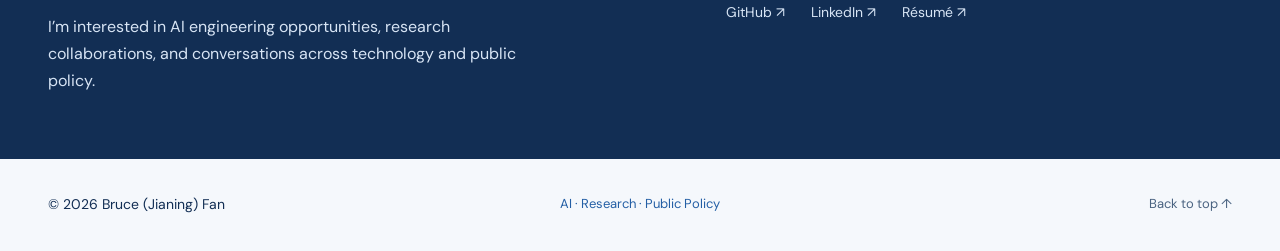
==== commit 6ebeff1c: "Use a personal search title and introduction for the portfolio" ====
--- a/index.html
+++ b/index.html
@@ -4,13 +4,14 @@
   <meta charset="utf-8">
   <meta name="viewport" content="width=device-width, initial-scale=1">
   <meta name="theme-color" content="#f5f8fc">
-  <meta name="description" content="Jianing (Bruce) Fan is an AI engineer and researcher working on LLM agents, evidence retrieval, and AI evaluation, with a background in political science and public policy.">
+  <meta name="description" content="I’m Bruce Fan, an AI engineer and researcher studying at Columbia SIPA. I build tools for finding evidence in text and study how well language models interpret it.">
   <meta name="robots" content="index, follow, max-image-preview:large">
-  <meta name="author" content="Jianing (Bruce) Fan">
+  <meta name="author" content="Bruce (Jianing) Fan">
+  <meta name="google-site-verification" content="AcnnoqSNNENrwFHtWpP3qABmdTqIFH3rlTODrm093kM">
   <link rel="canonical" href="https://brucefjn.github.io/">
-  <meta property="og:site_name" content="Jianing (Bruce) Fan">
-  <meta property="og:title" content="Jianing (Bruce) Fan | AI Engineer &amp; Researcher">
-  <meta property="og:description" content="AI engineering and research, informed by political science and policy. Explore LLM workflows, AI evaluation, research, and selected writing.">
+  <meta property="og:site_name" content="Bruce (Jianing) Fan">
+  <meta property="og:title" content="Bruce (Jianing) Fan">
+  <meta property="og:description" content="I’m Bruce Fan, an AI engineer and researcher studying at Columbia SIPA. I build tools for finding evidence in text and study how well language models interpret it.">
   <meta property="og:type" content="profile">
   <meta property="og:url" content="https://brucefjn.github.io/">
   <meta property="og:locale" content="en_US">
@@ -18,36 +19,54 @@
   <meta property="og:image:type" content="image/jpeg">
   <meta property="og:image:width" content="596">
   <meta property="og:image:height" content="596">
-  <meta property="og:image:alt" content="Portrait of Jianing (Bruce) Fan">
+  <meta property="og:image:alt" content="Portrait of Bruce (Jianing) Fan">
   <meta name="twitter:card" content="summary">
-  <meta name="twitter:title" content="Jianing (Bruce) Fan | AI Engineer &amp; Researcher">
-  <meta name="twitter:description" content="AI engineering and research, informed by political science and policy.">
+  <meta name="twitter:title" content="Bruce (Jianing) Fan">
+  <meta name="twitter:description" content="I’m Bruce Fan, an AI engineer and researcher studying at Columbia SIPA. I build tools for finding evidence in text and study how well language models interpret it.">
   <meta name="twitter:image" content="https://brucefjn.github.io/assets/bruce-jianing-fan-portrait.jpeg">
-  <meta name="twitter:image:alt" content="Portrait of Jianing (Bruce) Fan">
-  <title>Jianing (Bruce) Fan | AI Engineer &amp; Researcher</title>
+  <meta name="twitter:image:alt" content="Portrait of Bruce (Jianing) Fan">
+  <title>Bruce (Jianing) Fan</title>
   <script type="application/ld+json">
 {
   "@context": "https://schema.org",
-  "@type": "ProfilePage",
-  "@id": "https://brucefjn.github.io/#profile",
-  "url": "https://brucefjn.github.io/",
-  "name": "Jianing (Bruce) Fan | AI Engineer & Researcher",
-  "mainEntity": {
-    "@type": "Person",
-    "@id": "https://brucefjn.github.io/#person",
-    "name": "Jianing (Bruce) Fan",
-    "alternateName": [
-      "Jianing Fan",
-      "Bruce Fan"
-    ],
-    "url": "https://brucefjn.github.io/",
-    "image": "https://brucefjn.github.io/assets/bruce-jianing-fan-portrait.jpeg",
-    "description": "AI engineer and researcher with a background in political science and public policy.",
-    "sameAs": [
-      "https://github.com/brucefjn",
-      "https://www.linkedin.com/in/brucefjn/"
-    ]
-  }
+  "@graph": [
+    {
+      "@type": "WebSite",
+      "@id": "https://brucefjn.github.io/#website",
+      "url": "https://brucefjn.github.io/",
+      "name": "Bruce (Jianing) Fan",
+      "alternateName": [
+        "Bruce Fan",
+        "Jianing Fan"
+      ]
+    },
+    {
+      "@type": "ProfilePage",
+      "@id": "https://brucefjn.github.io/#profile",
+      "url": "https://brucefjn.github.io/",
+      "name": "Bruce (Jianing) Fan",
+      "mainEntity": {
+        "@type": "Person",
+        "@id": "https://brucefjn.github.io/#person",
+        "name": "Bruce (Jianing) Fan",
+        "alternateName": [
+          "Jianing Fan",
+          "Bruce Fan"
+        ],
+        "url": "https://brucefjn.github.io/",
+        "image": "https://brucefjn.github.io/assets/bruce-jianing-fan-portrait.jpeg",
+        "description": "AI engineer and researcher with a background in political science and public policy.",
+        "sameAs": [
+          "https://github.com/brucefjn",
+          "https://www.linkedin.com/in/brucefjn/",
+          "https://scholar.google.com/citations?user=JdwVB8EAAAAJ"
+        ]
+      },
+      "isPartOf": {
+        "@id": "https://brucefjn.github.io/#website"
+      }
+    }
+  ]
 }
   </script>
   <link rel="icon" href="assets/favicon.svg?v=fan-1" type="image/svg+xml">
@@ -59,7 +78,7 @@
   <a class="skip-link" href="#main">Skip to content</a>
   <header class="site-header">
     <div class="nav-wrap container">
-      <a class="wordmark" href="#home" aria-label="Jianing (Bruce) Fan, home">Jianing (Bruce) Fan</a>
+      <a class="wordmark" href="#home" aria-label="Bruce (Jianing) Fan, home">Bruce (Jianing) Fan</a>
       <button class="menu-toggle" aria-expanded="false" aria-controls="site-nav"><span>Menu</span><span class="menu-icon" aria-hidden="true"></span></button>
       <nav id="site-nav" aria-label="Main navigation">
         <a href="#about">About</a>
@@ -75,15 +94,16 @@
     <section class="hero container" id="home" aria-labelledby="name">
       <div class="hero-copy">
         <p class="hero-role">AI Engineer &amp; Researcher</p>
-        <h1 id="name">Jianing <span>(Bruce)</span> Fan<span class="name-dot">.</span></h1>
+        <h1 id="name">Bruce <span>(Jianing)</span> Fan<span class="name-dot">.</span></h1>
         <div class="hero-socials" aria-label="Contact, profiles, and résumé">
           <a href="mailto:jf3774@columbia.edu">Email <span aria-hidden="true">↗</span></a>
           <a href="https://www.linkedin.com/in/brucefjn/" target="_blank" rel="noopener">LinkedIn <span aria-hidden="true">↗</span></a>
           <a href="https://github.com/brucefjn" target="_blank" rel="noopener">GitHub <span aria-hidden="true">↗</span></a>
+          <a href="https://scholar.google.com/citations?user=JdwVB8EAAAAJ" target="_blank" rel="noopener">Google Scholar <span aria-hidden="true">↗</span></a>
           <a href="assets/bruce-jianing-fan-resume.pdf" target="_blank" rel="noopener">Résumé <span aria-hidden="true">↗</span></a>
         </div>
         <p class="hero-statement">I build and evaluate<br><em>AI systems.</em></p>
-        <p class="hero-description">My work spans LLM agents, evidence retrieval, and model evaluation, informed by a background in political science and public policy.</p>
+        <p class="hero-description">I’m Bruce Fan, an AI engineer and researcher studying at Columbia SIPA. I build tools for finding evidence in text and study how well language models interpret it.</p>
         <p class="hero-location"><span class="location-dot" aria-hidden="true"></span> Columbia SIPA <span aria-hidden="true">/</span> Data Science for Policy</p>
         <div class="hero-current">
           <div class="affiliation-academic">
@@ -102,7 +122,7 @@
         </div>
       </div>
       <figure class="hero-portrait">
-        <img src="assets/bruce-jianing-fan-portrait.jpeg" width="596" height="596" fetchpriority="high" alt="Portrait of Jianing (Bruce) Fan">
+        <img src="assets/bruce-jianing-fan-portrait.jpeg" width="596" height="596" fetchpriority="high" alt="Portrait of Bruce (Jianing) Fan">
         <figcaption>
           <span class="small-label">Currently at</span>
           <strong>Columbia University</strong>
@@ -303,7 +323,7 @@
               <a class="text-link" href="assets/data-and-politics-2022.pdf" target="_blank" rel="noopener">Read essay <span class="file-type">PDF</span> <span aria-hidden="true">↗</span></a>
             </div>
             <figure class="writing-context">
-              <img src="assets/washington-internship-2022.jpg" width="1170" height="780" loading="lazy" decoding="async" alt="Jianing (Bruce) Fan seated at a desk in Congressman Ted Lieu’s Washington, D.C. office during his 2022 internship.">
+              <img src="assets/washington-internship-2022.jpg" width="1170" height="780" loading="lazy" decoding="async" alt="Bruce (Jianing) Fan seated at a desk in Congressman Ted Lieu’s Washington, D.C. office during his 2022 internship.">
               <figcaption>
                 <p>In Congressman Ted Lieu’s Washington, D.C. office during my 2022 internship.</p>
                 <p class="photo-credit">Photo courtesy of Jianing Fan.</p>
@@ -407,7 +427,7 @@
       </div>
     </section>
   </main>
-  <footer class="site-footer container"><span class="footer-identity">© 2026 Jianing (Bruce) Fan</span><span class="footer-theme">AI · Research · Public Policy</span><a href="#home">Back to top ↑</a></footer>
+  <footer class="site-footer container"><span class="footer-identity">© 2026 Bruce (Jianing) Fan</span><span class="footer-theme">AI · Research · Public Policy</span><a href="#home">Back to top ↑</a></footer>
   <dialog class="figure-dialog" id="figure-dialog" aria-labelledby="dialog-title">
     <div class="dialog-bar"><p id="dialog-title">Research figure</p><button id="close-dialog" aria-label="Close enlarged figure">Close <span aria-hidden="true">×</span></button></div>
     <p class="dialog-help" id="dialog-help">Scroll sideways to read the full figure.</p>
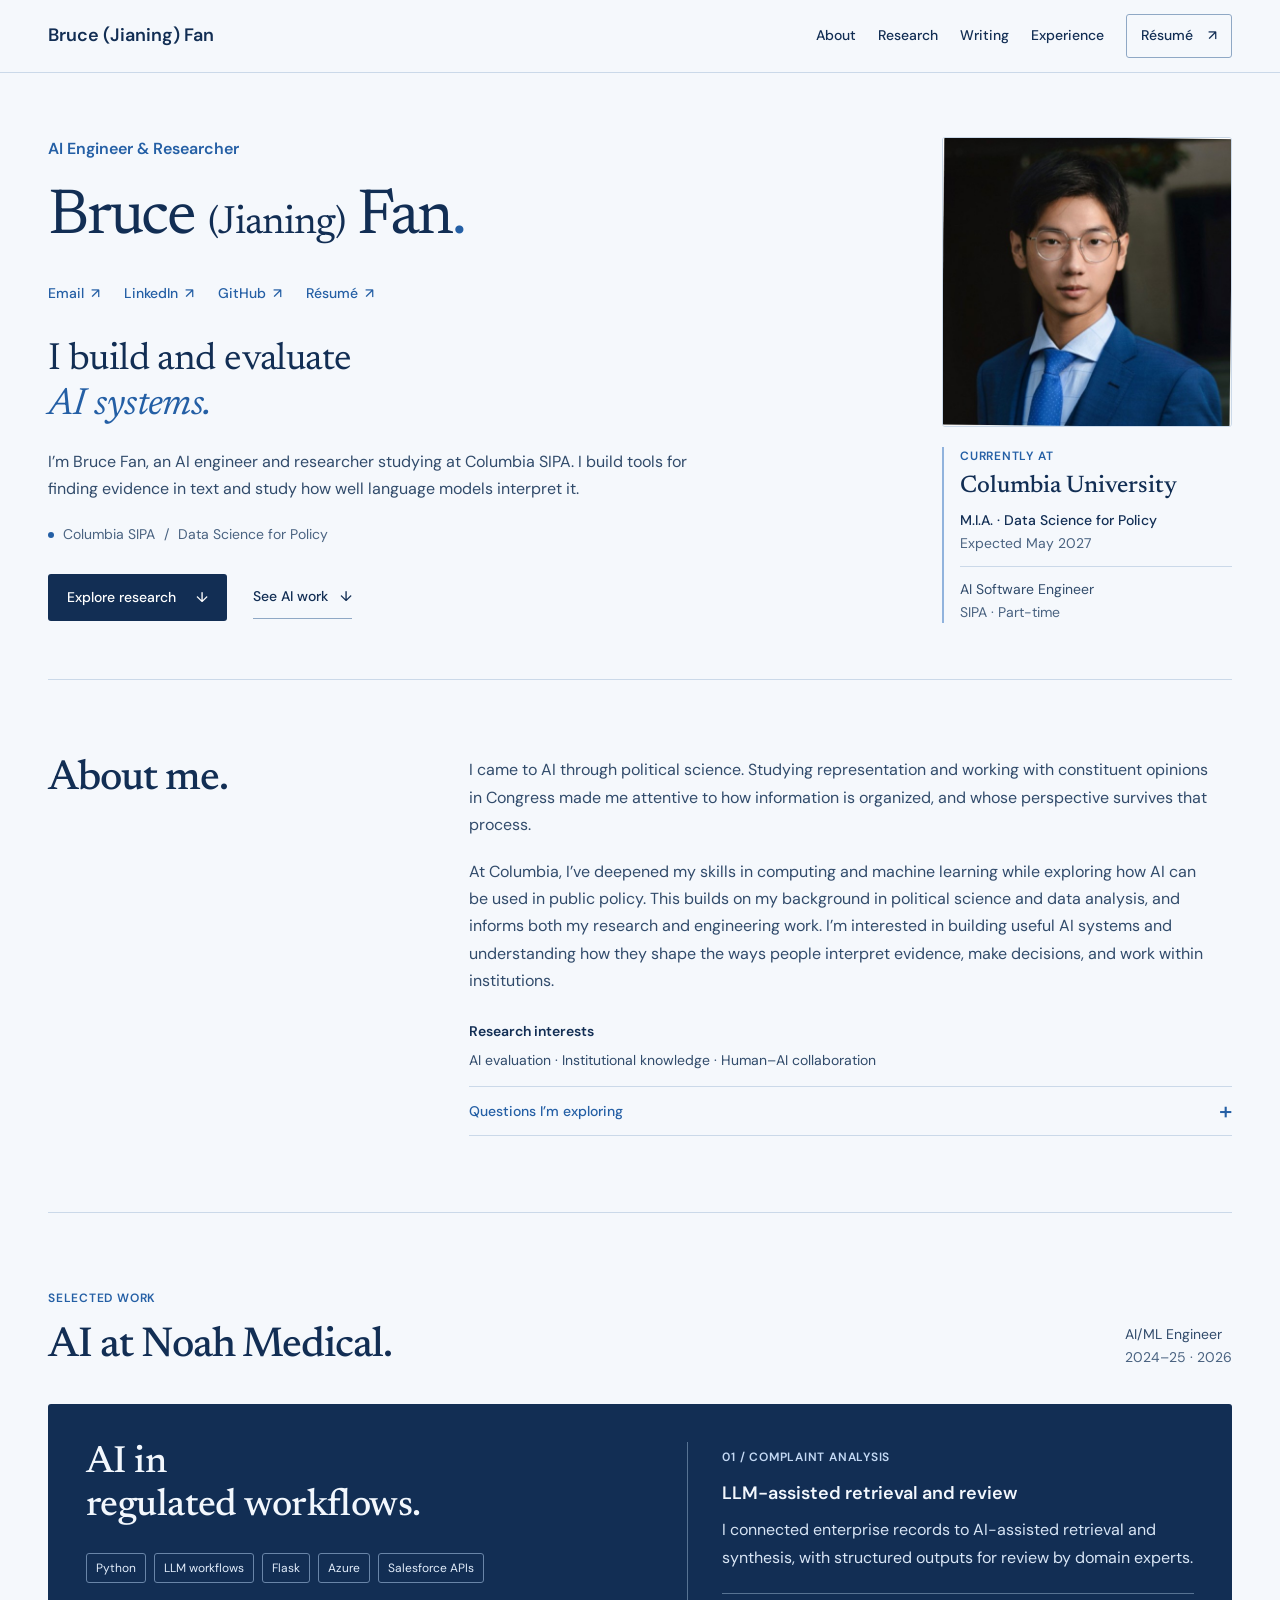
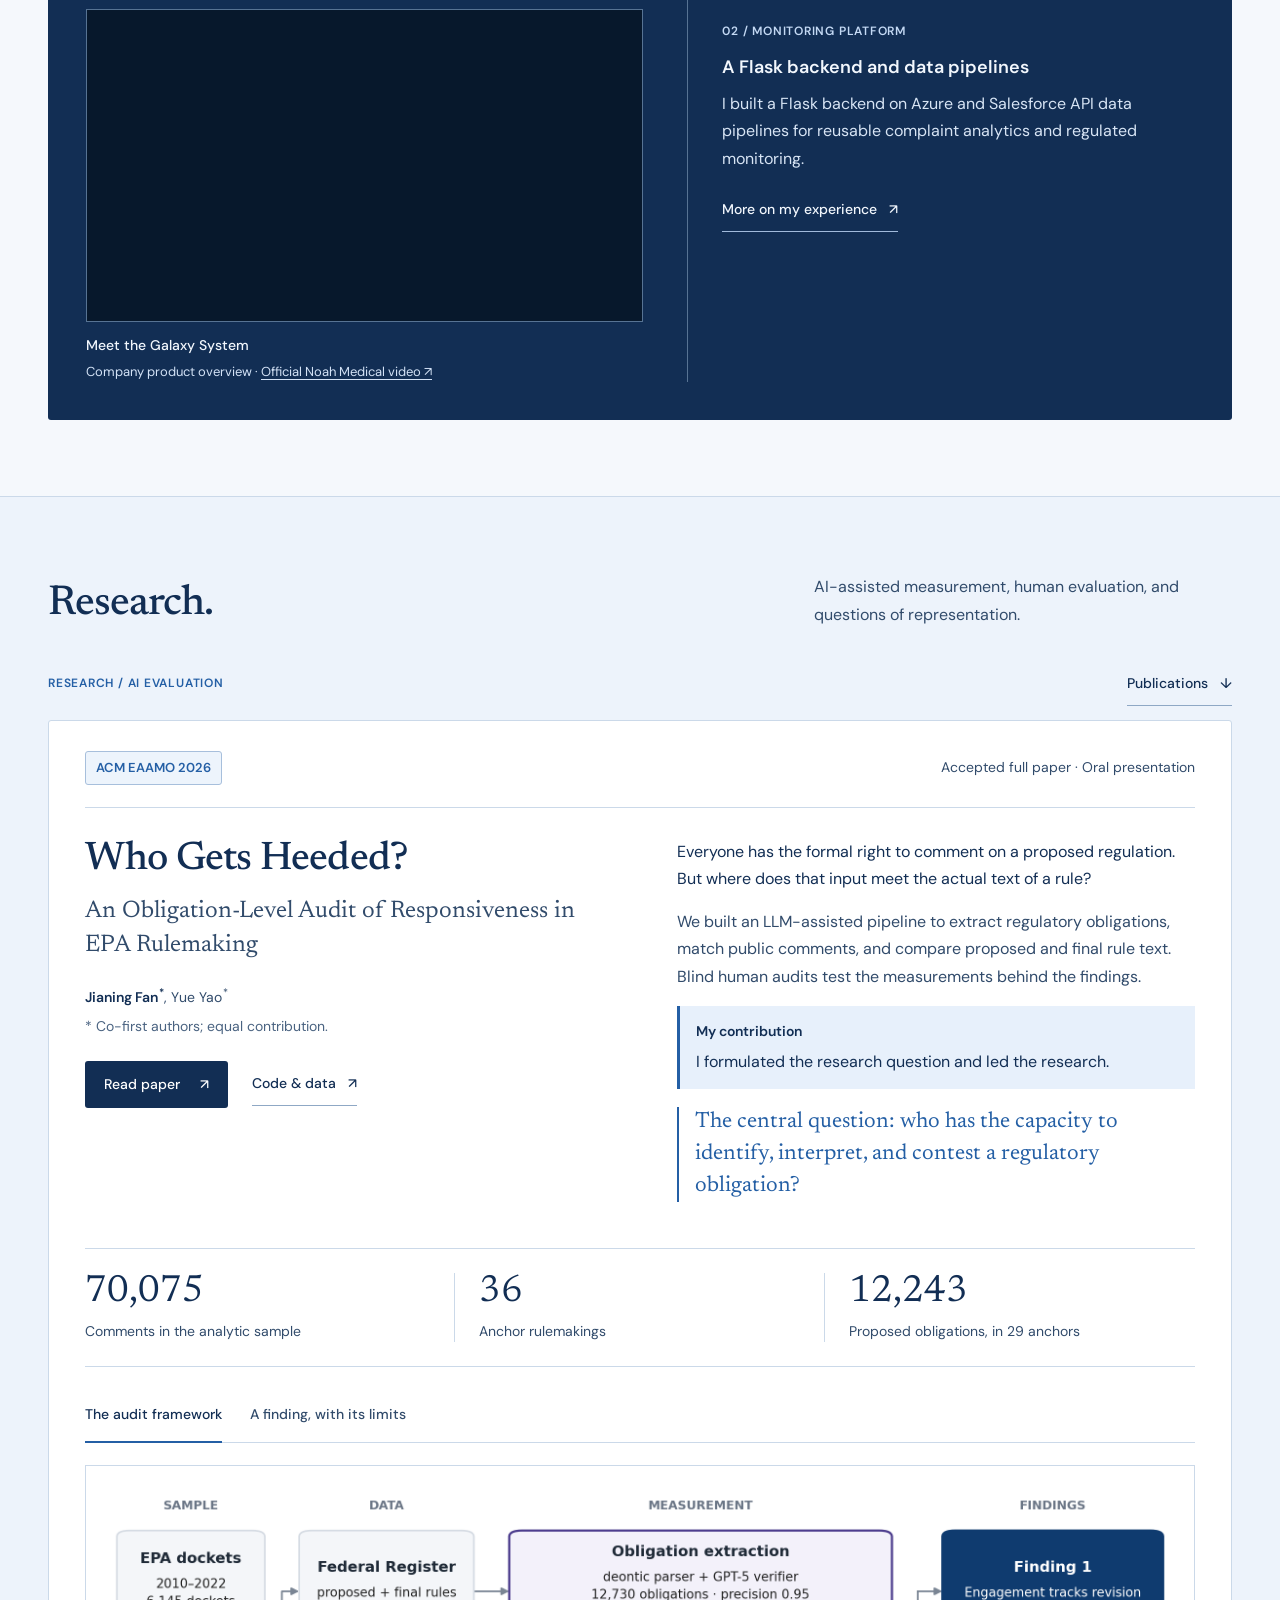
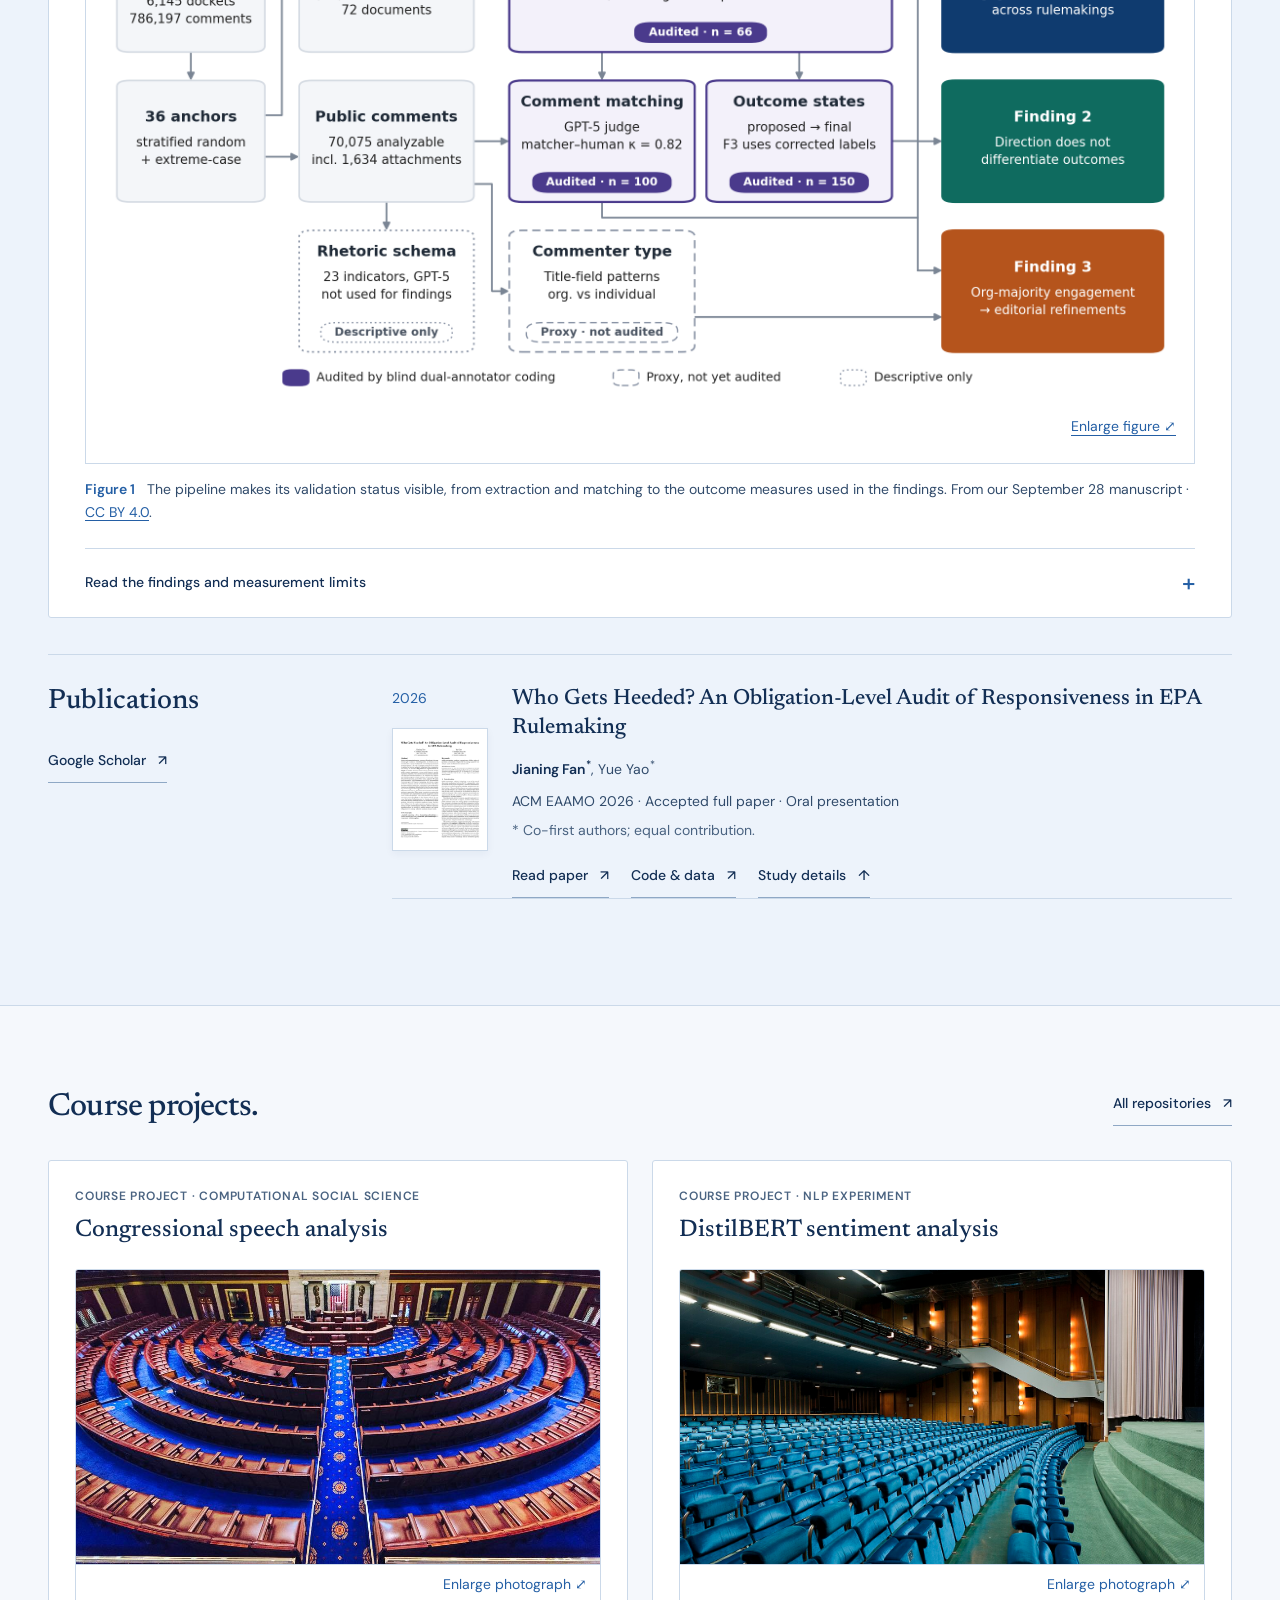
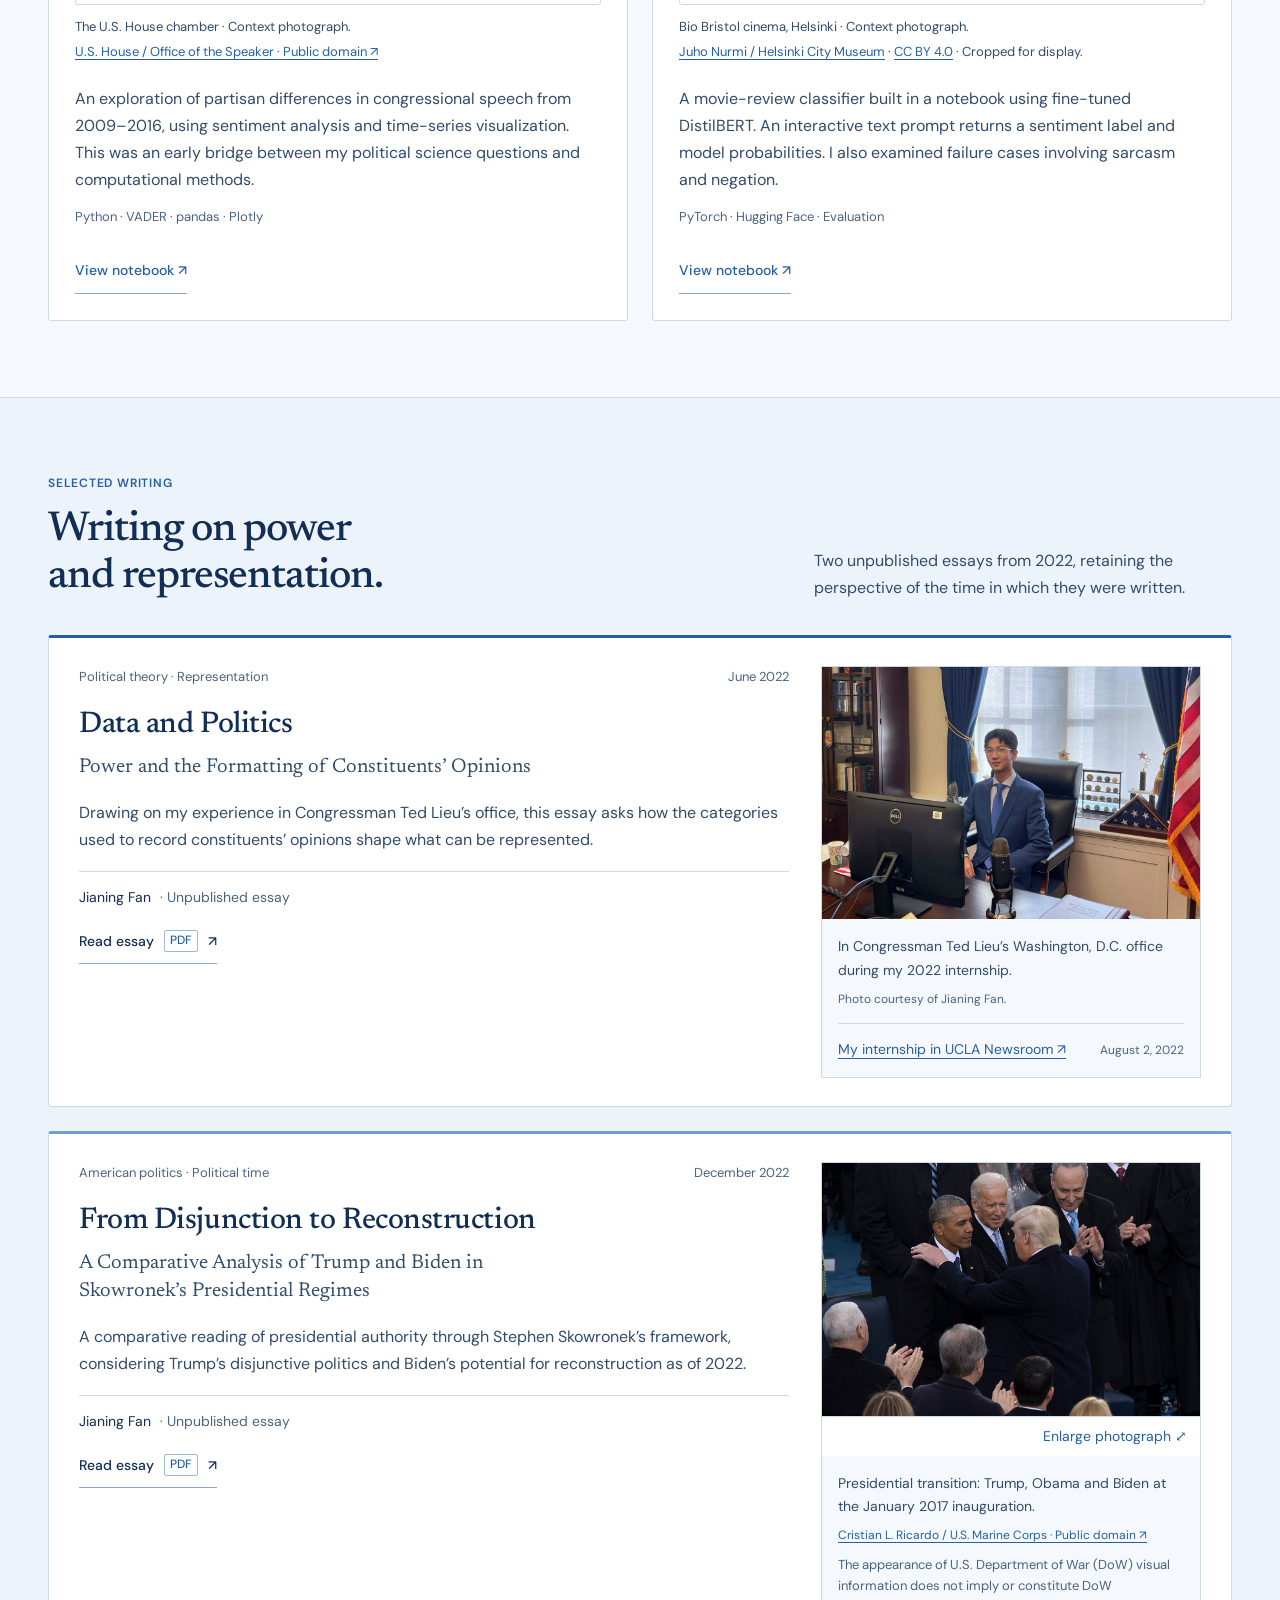
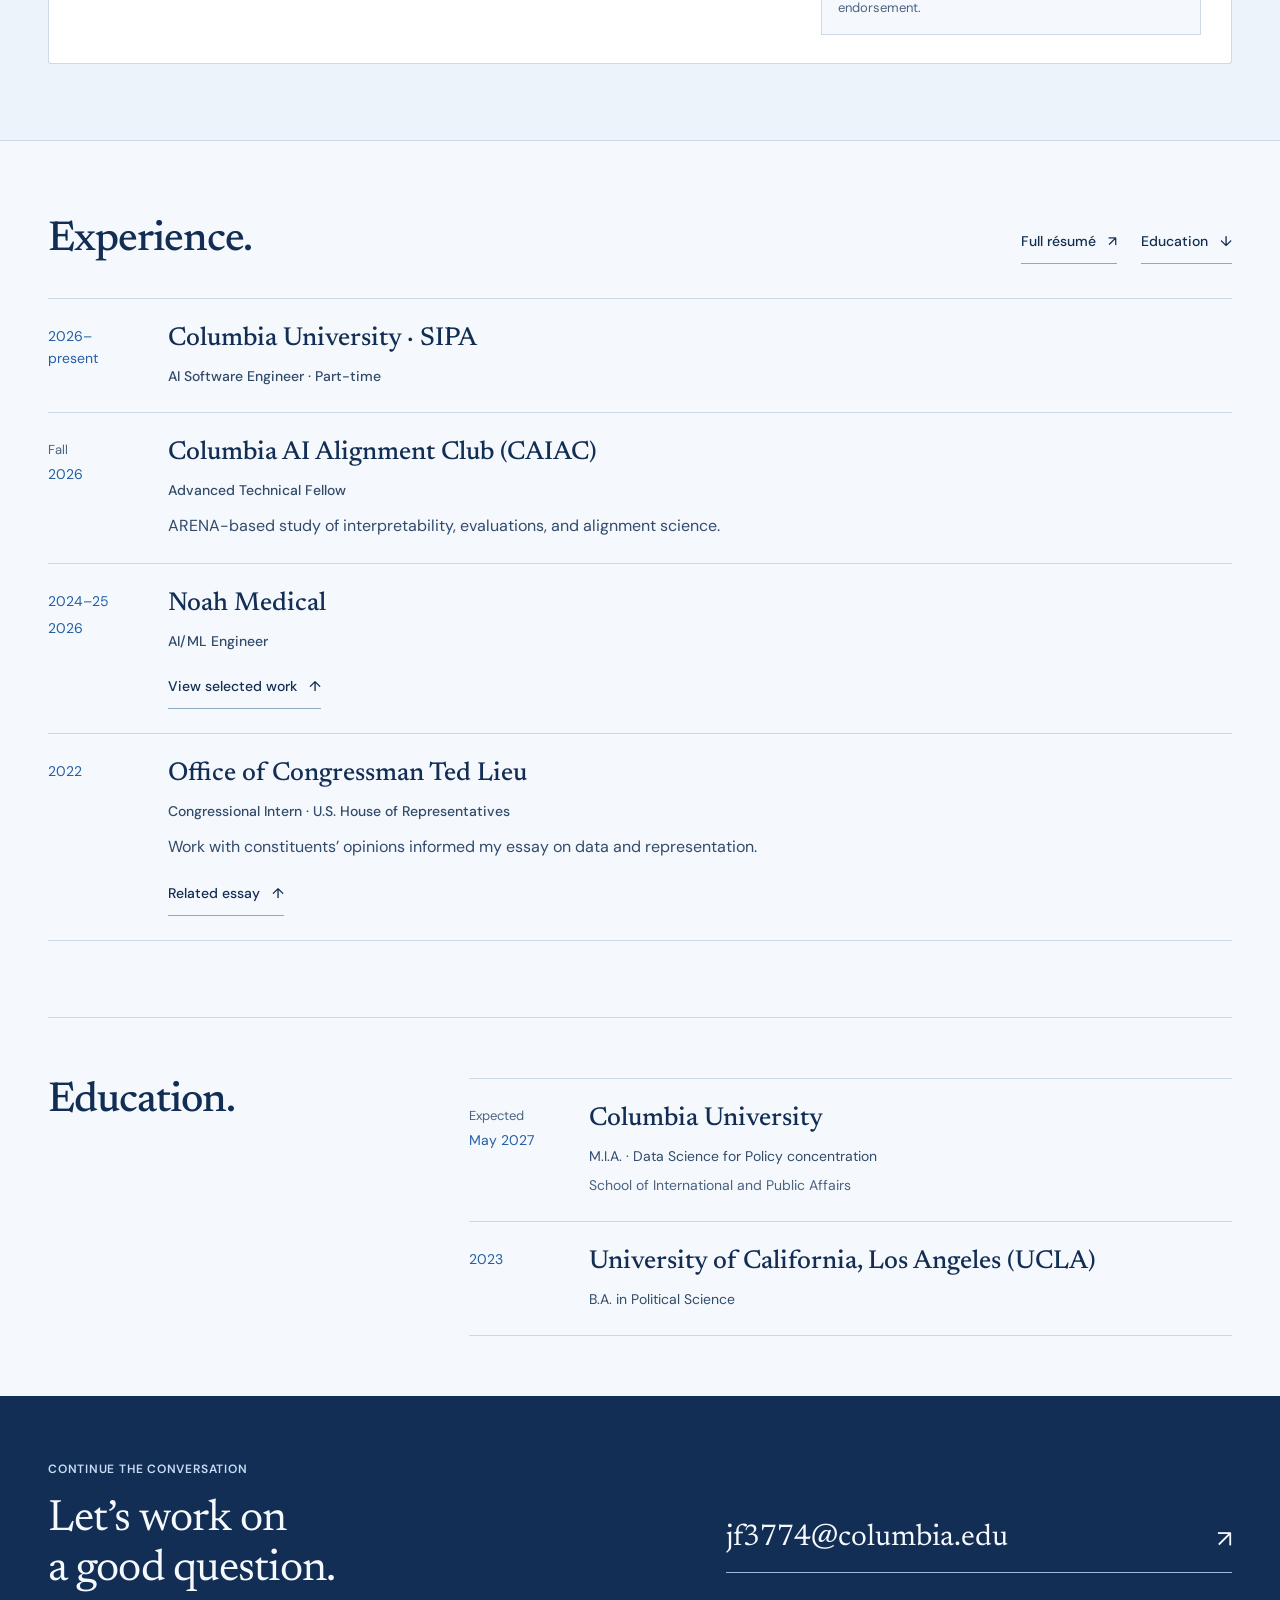
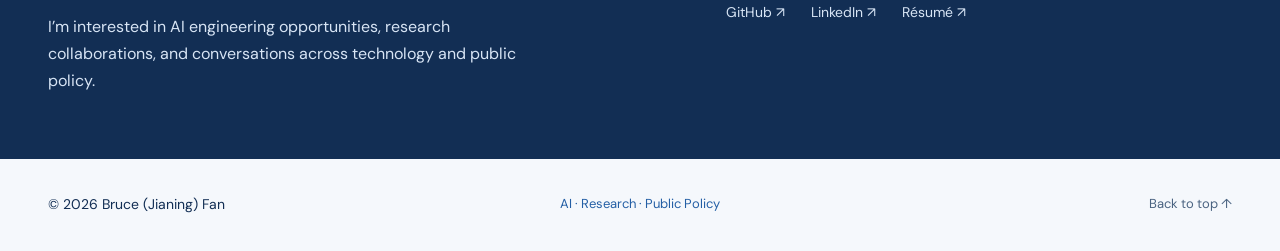
==== commit 3c731671: "Place the Scholar link alongside the publication list" ====
--- a/index.html
+++ b/index.html
@@ -99,7 +99,6 @@
           <a href="mailto:jf3774@columbia.edu">Email <span aria-hidden="true">↗</span></a>
           <a href="https://www.linkedin.com/in/brucefjn/" target="_blank" rel="noopener">LinkedIn <span aria-hidden="true">↗</span></a>
           <a href="https://github.com/brucefjn" target="_blank" rel="noopener">GitHub <span aria-hidden="true">↗</span></a>
-          <a href="https://scholar.google.com/citations?user=JdwVB8EAAAAJ" target="_blank" rel="noopener">Google Scholar <span aria-hidden="true">↗</span></a>
           <a href="assets/bruce-jianing-fan-resume.pdf" target="_blank" rel="noopener">Résumé <span aria-hidden="true">↗</span></a>
         </div>
         <p class="hero-statement">I build and evaluate<br><em>AI systems.</em></p>
@@ -251,6 +250,7 @@
         <section class="research-publications" id="publications" aria-labelledby="publications-title">
       <div class="section-heading">
         <h3 id="publications-title">Publications</h3>
+        <a class="text-link" href="https://scholar.google.com/citations?user=JdwVB8EAAAAJ" target="_blank" rel="noopener">Google Scholar <span aria-hidden="true">↗</span></a>
       </div>
       <ol class="academic-records" aria-label="Publication list">
         <li class="academic-record" id="publication-epa">
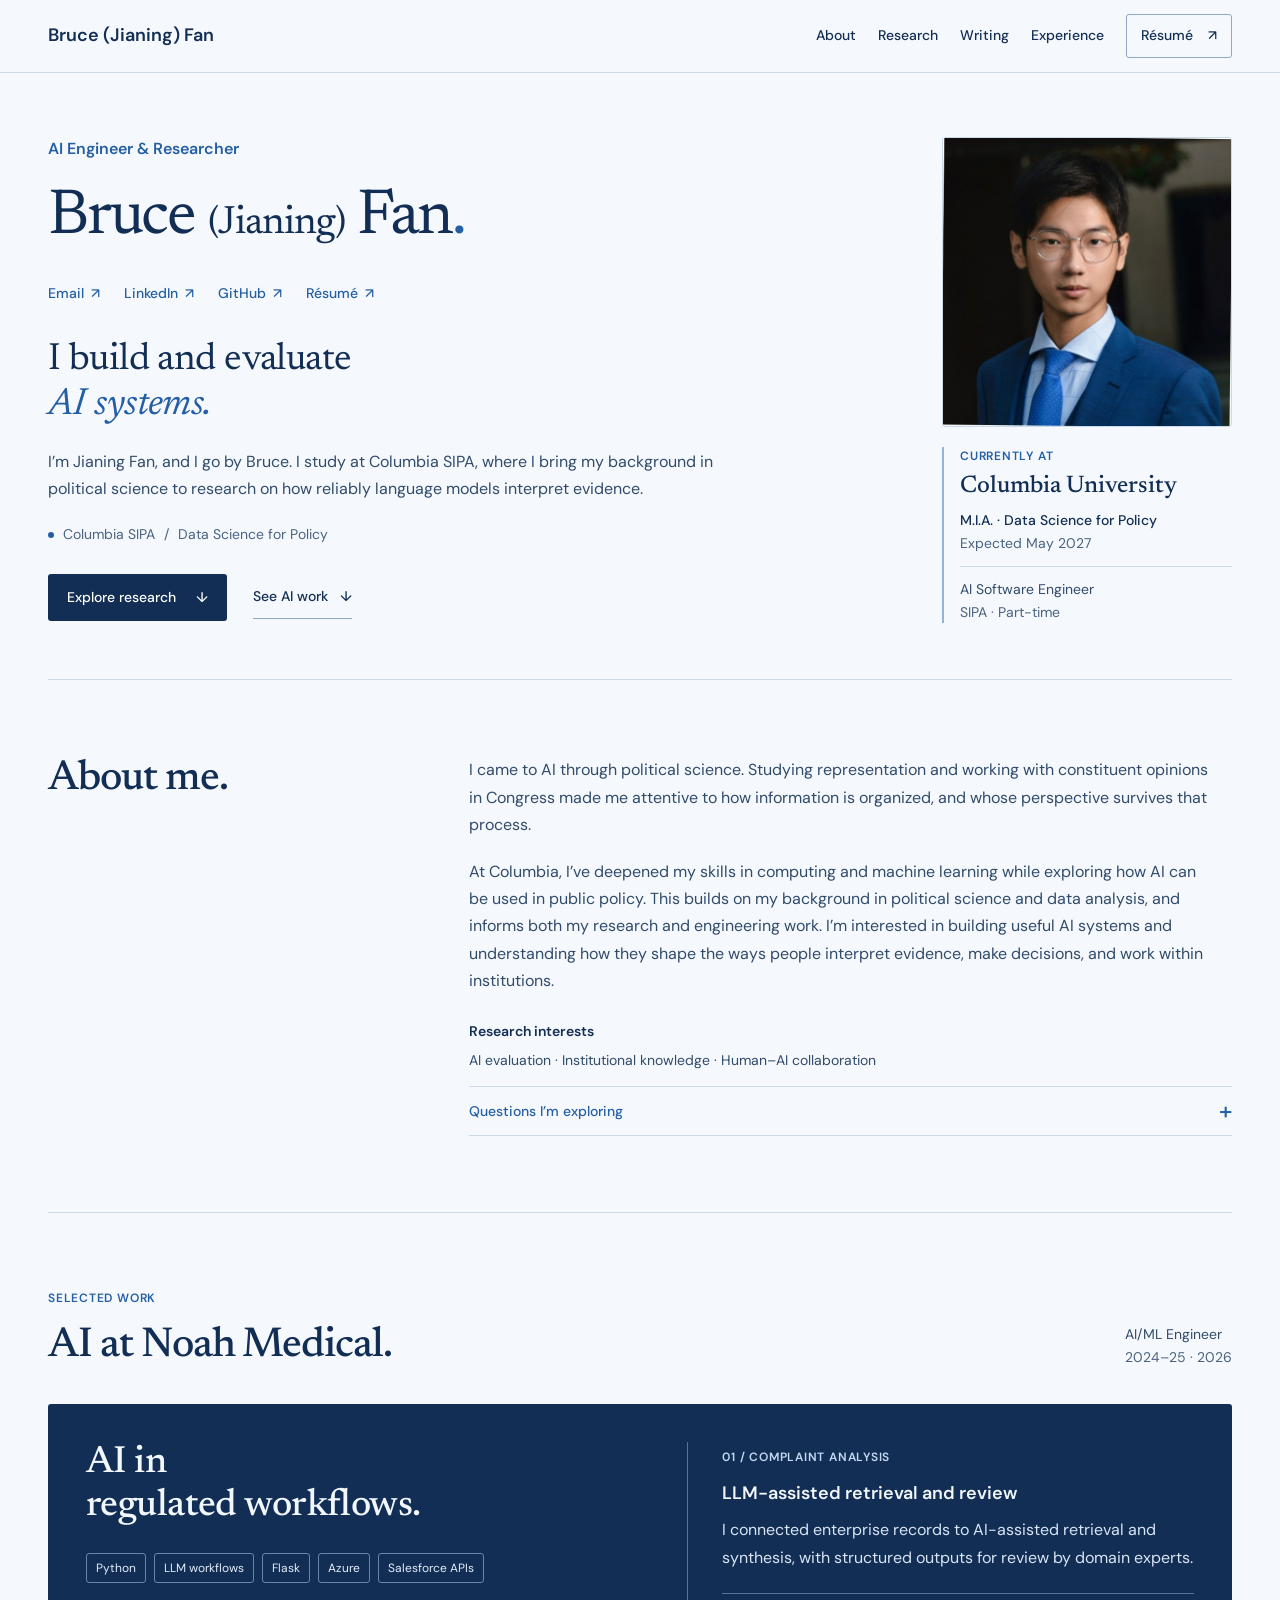
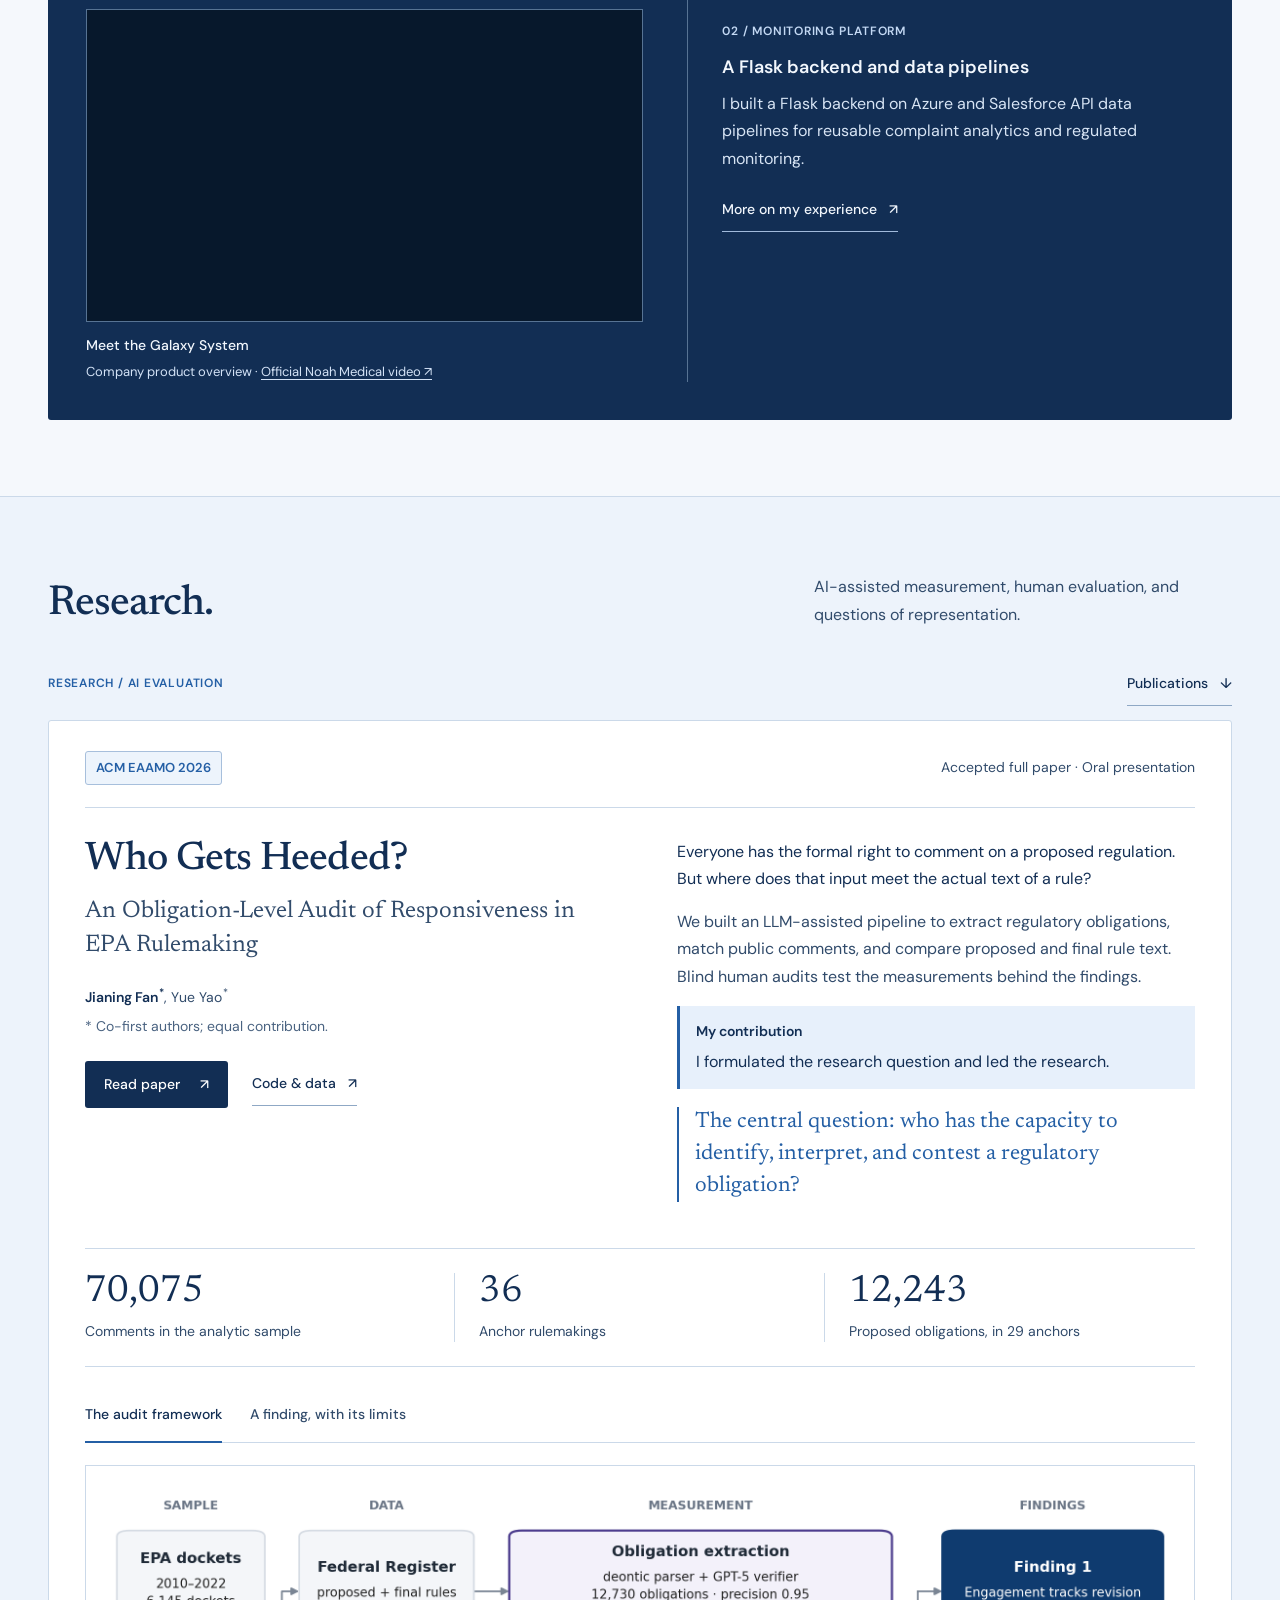
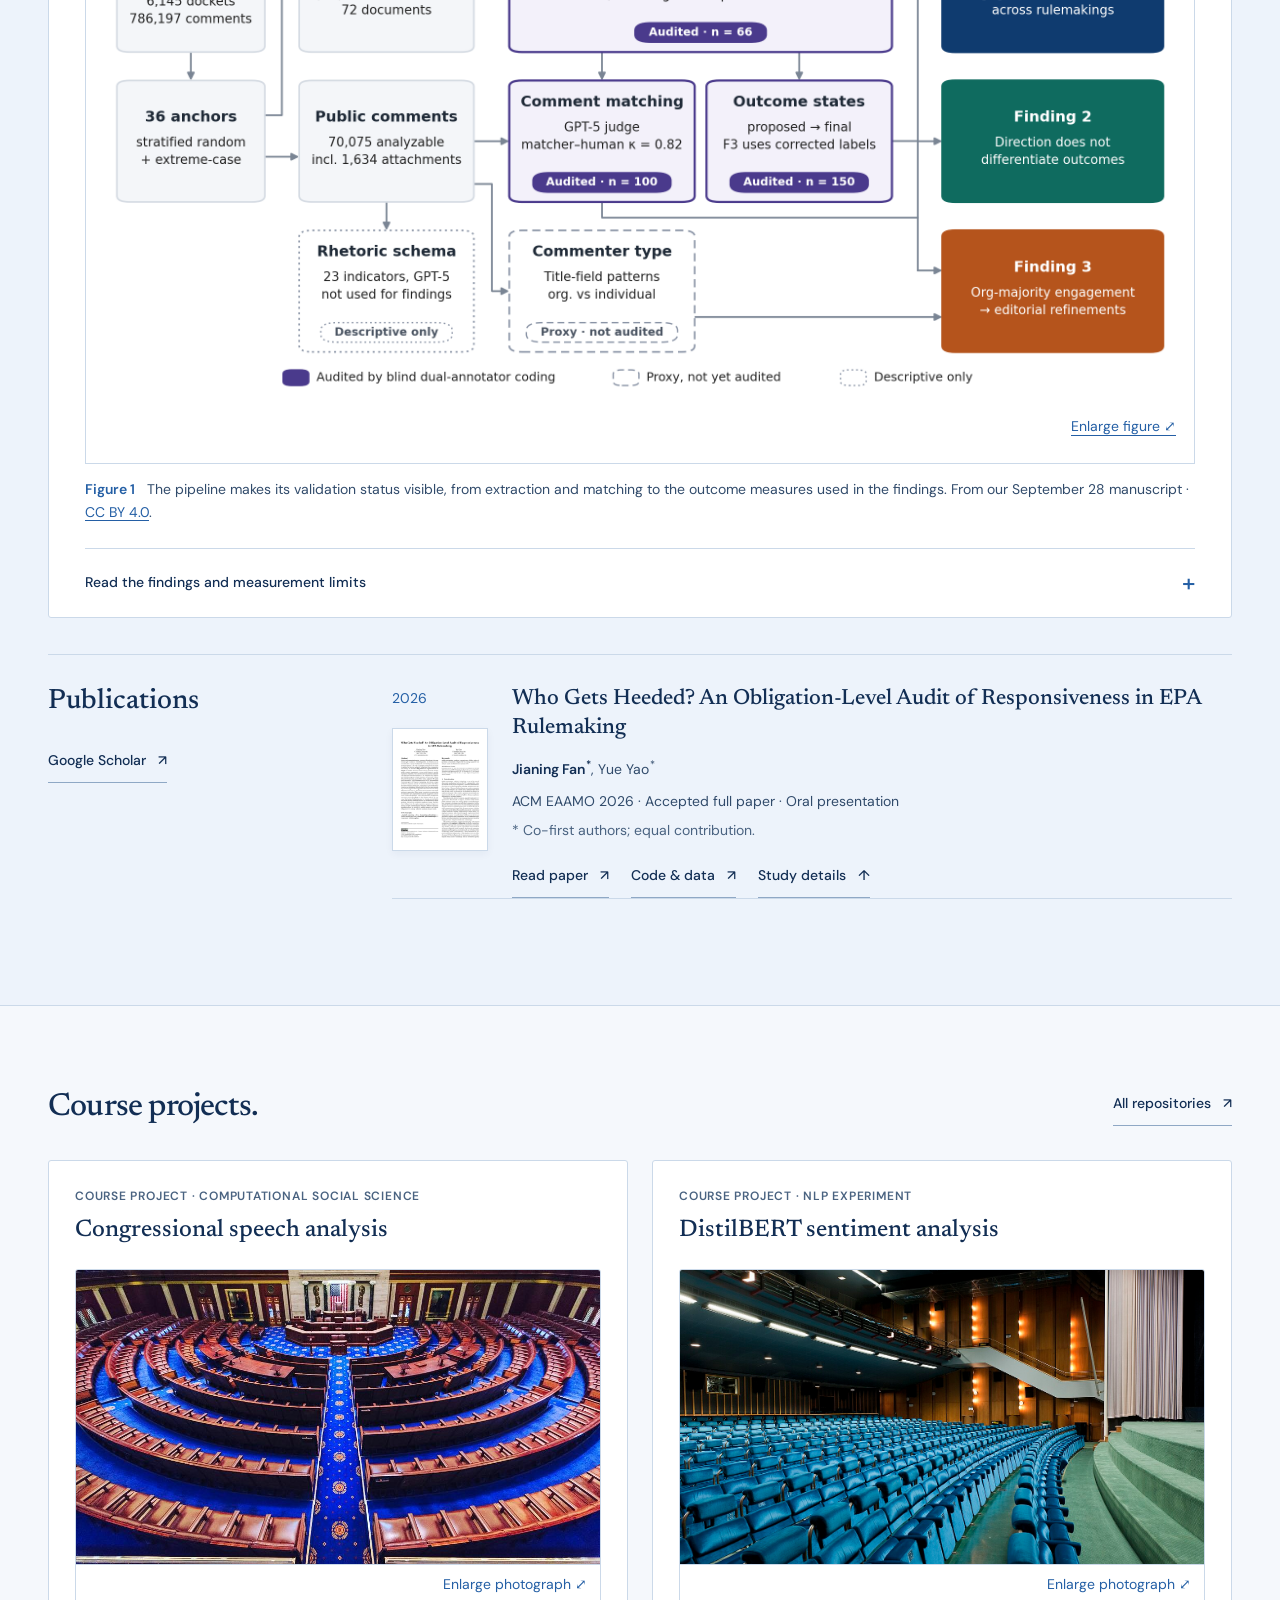
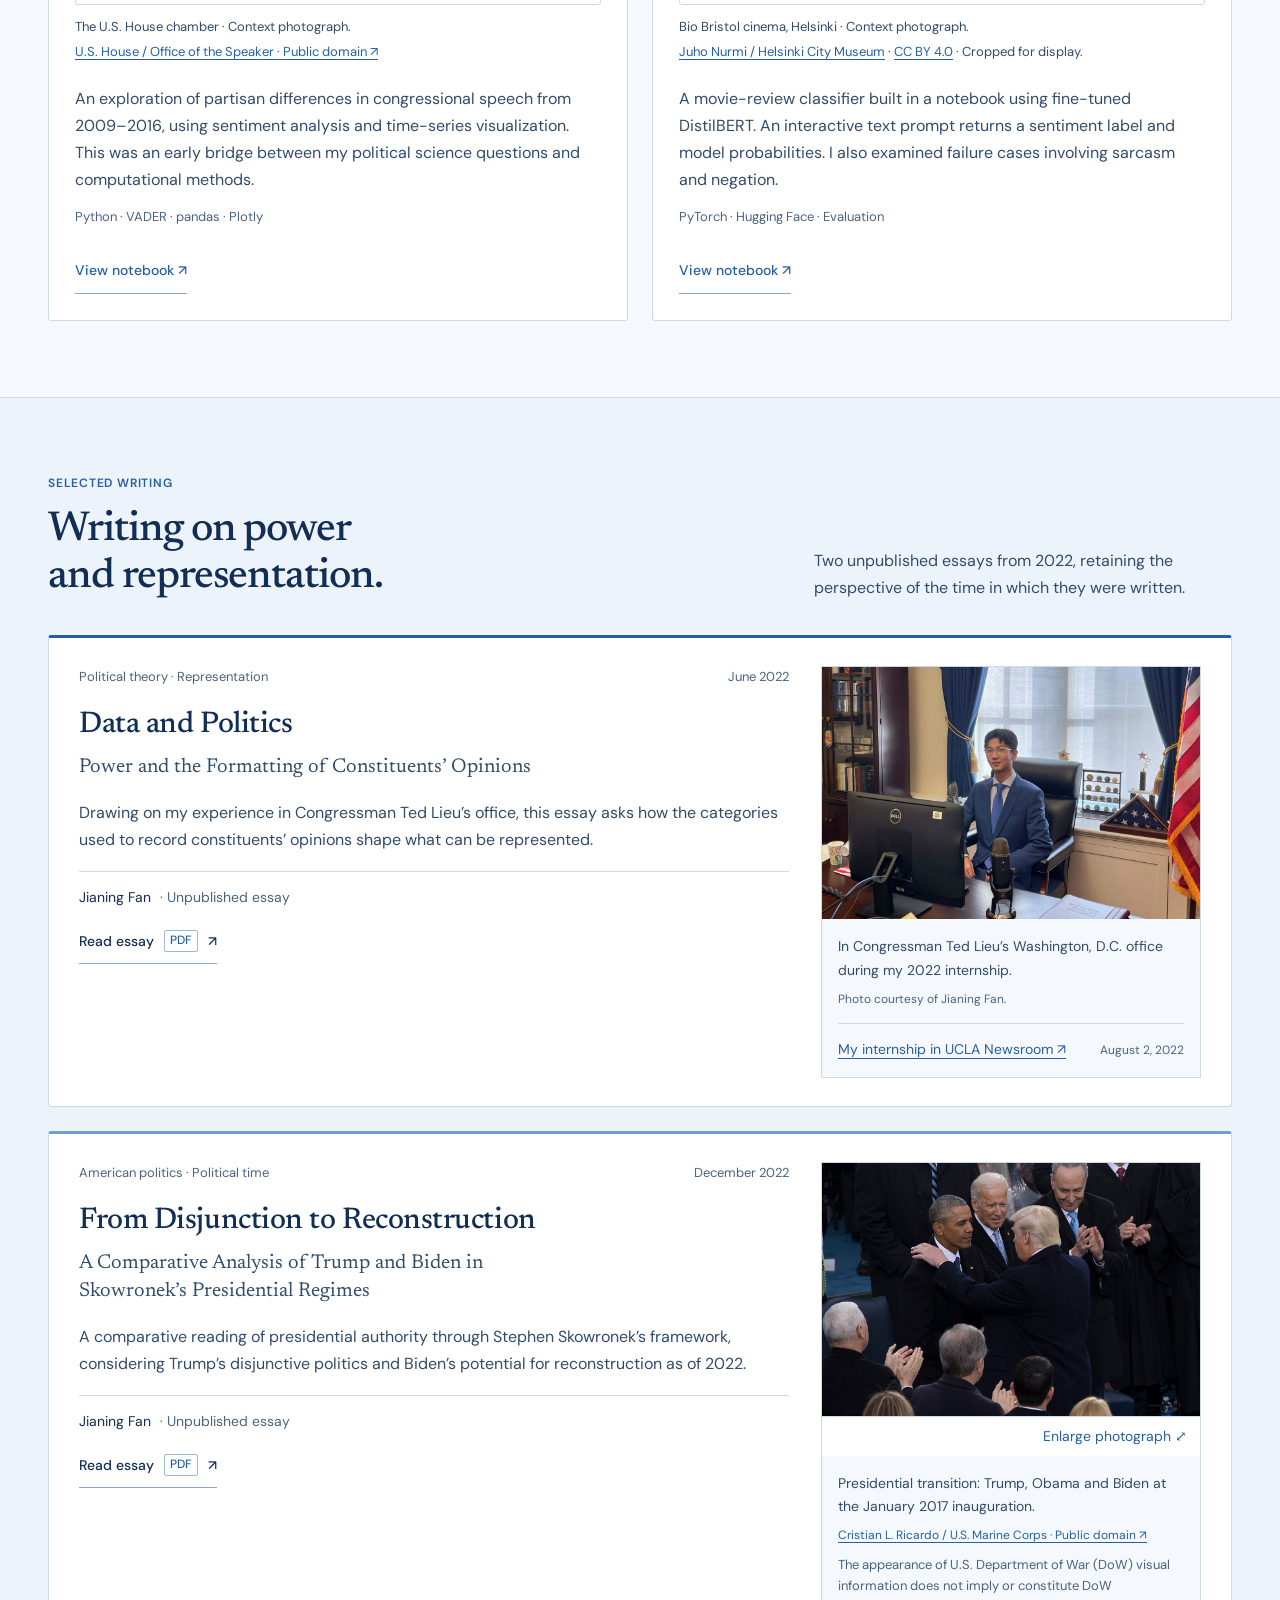
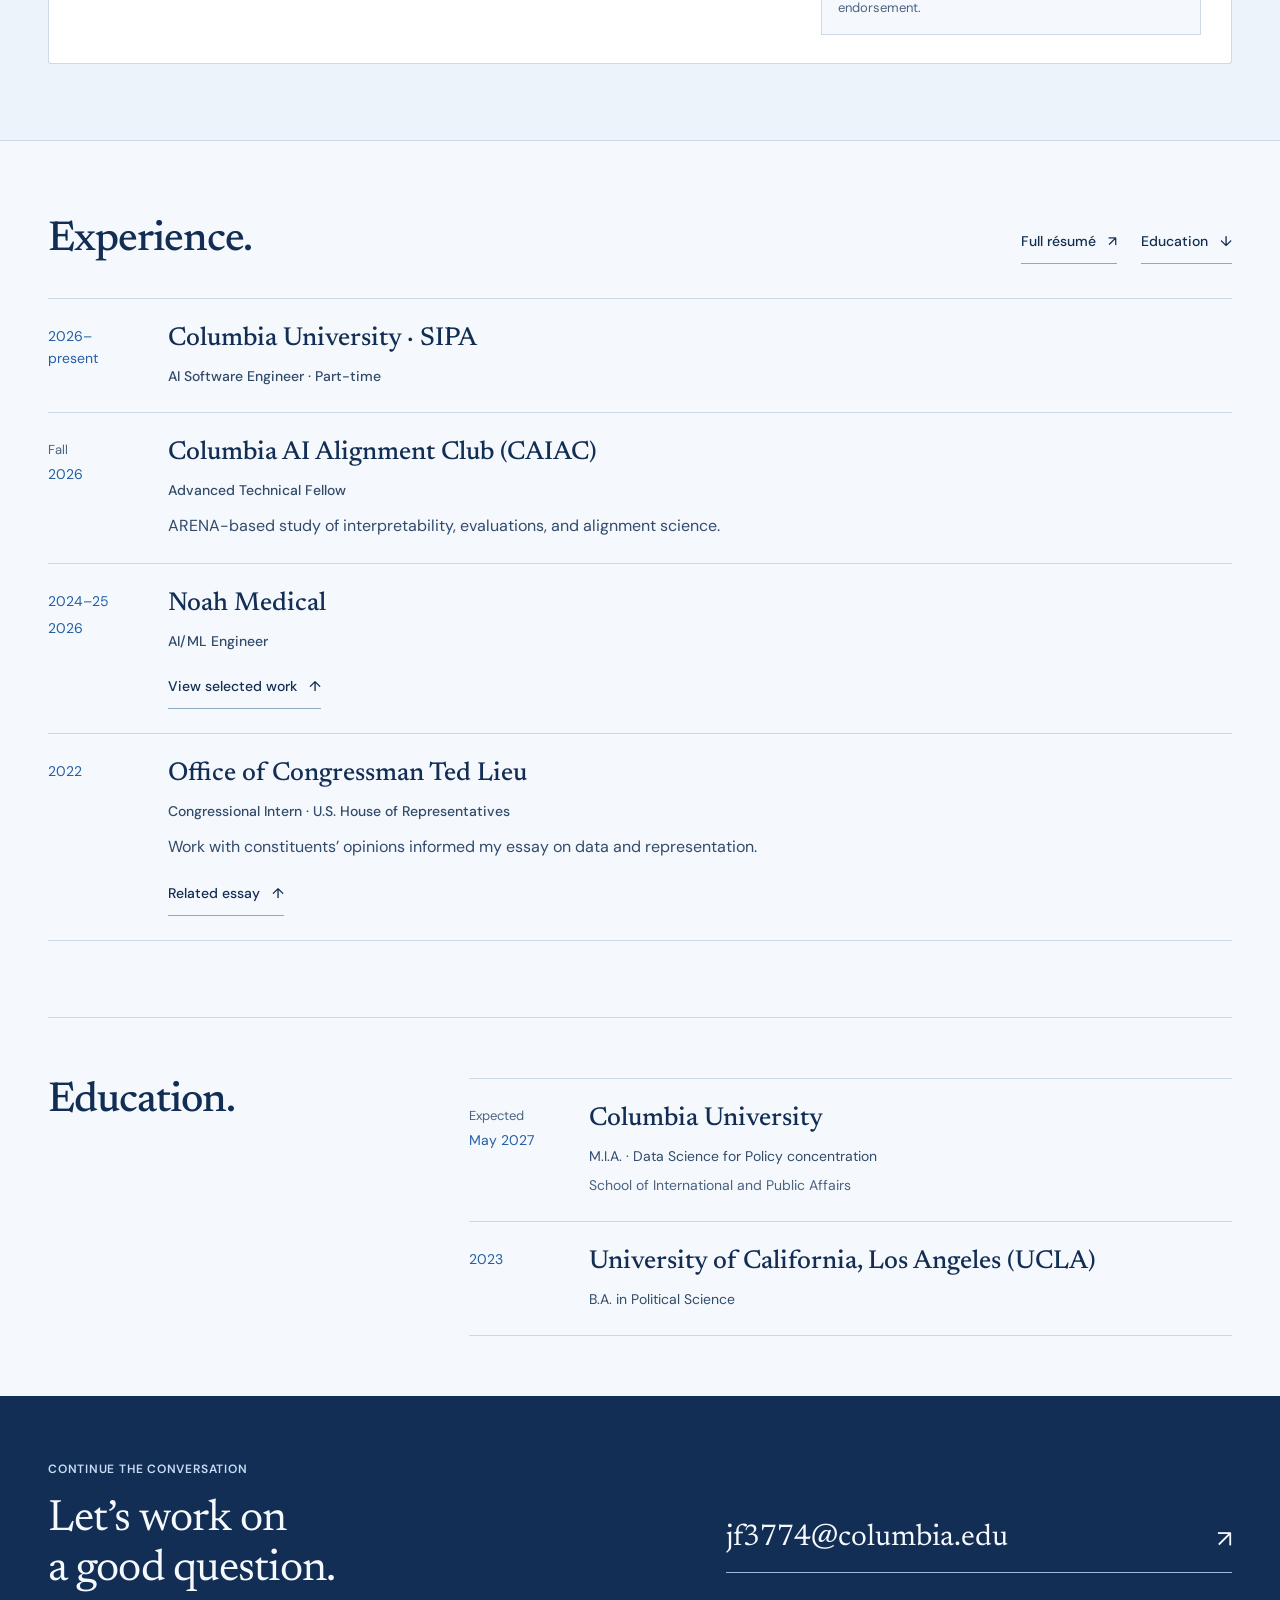
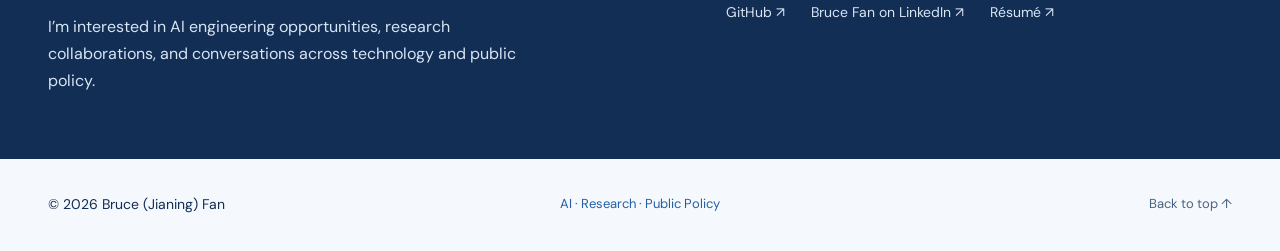
==== commit 05dc7c77: "Introduce Jianing Fan by his academic name and everyday name" ====
--- a/index.html
+++ b/index.html
@@ -4,14 +4,14 @@
   <meta charset="utf-8">
   <meta name="viewport" content="width=device-width, initial-scale=1">
   <meta name="theme-color" content="#f5f8fc">
-  <meta name="description" content="I’m Bruce Fan, an AI engineer and researcher studying at Columbia SIPA. I build tools for finding evidence in text and study how well language models interpret it.">
+  <meta name="description" content="I’m Jianing Fan, and I go by Bruce. I study at Columbia SIPA, where I bring my background in political science to research on how reliably language models interpret evidence.">
   <meta name="robots" content="index, follow, max-image-preview:large">
   <meta name="author" content="Bruce (Jianing) Fan">
   <meta name="google-site-verification" content="AcnnoqSNNENrwFHtWpP3qABmdTqIFH3rlTODrm093kM">
   <link rel="canonical" href="https://brucefjn.github.io/">
   <meta property="og:site_name" content="Bruce (Jianing) Fan">
   <meta property="og:title" content="Bruce (Jianing) Fan">
-  <meta property="og:description" content="I’m Bruce Fan, an AI engineer and researcher studying at Columbia SIPA. I build tools for finding evidence in text and study how well language models interpret it.">
+  <meta property="og:description" content="I’m Jianing Fan, and I go by Bruce. I study at Columbia SIPA, where I bring my background in political science to research on how reliably language models interpret evidence.">
   <meta property="og:type" content="profile">
   <meta property="og:url" content="https://brucefjn.github.io/">
   <meta property="og:locale" content="en_US">
@@ -22,7 +22,7 @@
   <meta property="og:image:alt" content="Portrait of Bruce (Jianing) Fan">
   <meta name="twitter:card" content="summary">
   <meta name="twitter:title" content="Bruce (Jianing) Fan">
-  <meta name="twitter:description" content="I’m Bruce Fan, an AI engineer and researcher studying at Columbia SIPA. I build tools for finding evidence in text and study how well language models interpret it.">
+  <meta name="twitter:description" content="I’m Jianing Fan, and I go by Bruce. I study at Columbia SIPA, where I bring my background in political science to research on how reliably language models interpret evidence.">
   <meta name="twitter:image" content="https://brucefjn.github.io/assets/bruce-jianing-fan-portrait.jpeg">
   <meta name="twitter:image:alt" content="Portrait of Bruce (Jianing) Fan">
   <title>Bruce (Jianing) Fan</title>
@@ -102,7 +102,7 @@
           <a href="assets/bruce-jianing-fan-resume.pdf" target="_blank" rel="noopener">Résumé <span aria-hidden="true">↗</span></a>
         </div>
         <p class="hero-statement">I build and evaluate<br><em>AI systems.</em></p>
-        <p class="hero-description">I’m Bruce Fan, an AI engineer and researcher studying at Columbia SIPA. I build tools for finding evidence in text and study how well language models interpret it.</p>
+        <p class="hero-description">I’m Jianing Fan, and I go by Bruce. I study at Columbia SIPA, where I bring my background in political science to research on how reliably language models interpret evidence.</p>
         <p class="hero-location"><span class="location-dot" aria-hidden="true"></span> Columbia SIPA <span aria-hidden="true">/</span> Data Science for Policy</p>
         <div class="hero-current">
           <div class="affiliation-academic">
@@ -423,7 +423,7 @@
     <section class="contact" id="contact" aria-labelledby="contact-title">
       <div class="container contact-inner">
         <div><p class="eyebrow">Continue the conversation</p><h2 id="contact-title">Let’s work on<br>a good question.</h2><p>I’m interested in AI engineering opportunities, research collaborations, and conversations across technology and public policy.</p></div>
-        <div class="contact-links"><a class="email-link" href="mailto:jf3774@columbia.edu">jf3774@columbia.edu <span aria-hidden="true">↗</span></a><div><a href="https://github.com/brucefjn" target="_blank" rel="noopener">GitHub ↗</a><a href="https://www.linkedin.com/in/brucefjn/" target="_blank" rel="noopener">LinkedIn ↗</a><a href="assets/bruce-jianing-fan-resume.pdf" target="_blank" rel="noopener">Résumé ↗</a></div></div>
+        <div class="contact-links"><a class="email-link" href="mailto:jf3774@columbia.edu">jf3774@columbia.edu <span aria-hidden="true">↗</span></a><div><a href="https://github.com/brucefjn" target="_blank" rel="noopener">GitHub ↗</a><a href="https://www.linkedin.com/in/brucefjn/" target="_blank" rel="noopener">Bruce Fan on LinkedIn ↗</a><a href="assets/bruce-jianing-fan-resume.pdf" target="_blank" rel="noopener">Résumé ↗</a></div></div>
       </div>
     </section>
   </main>
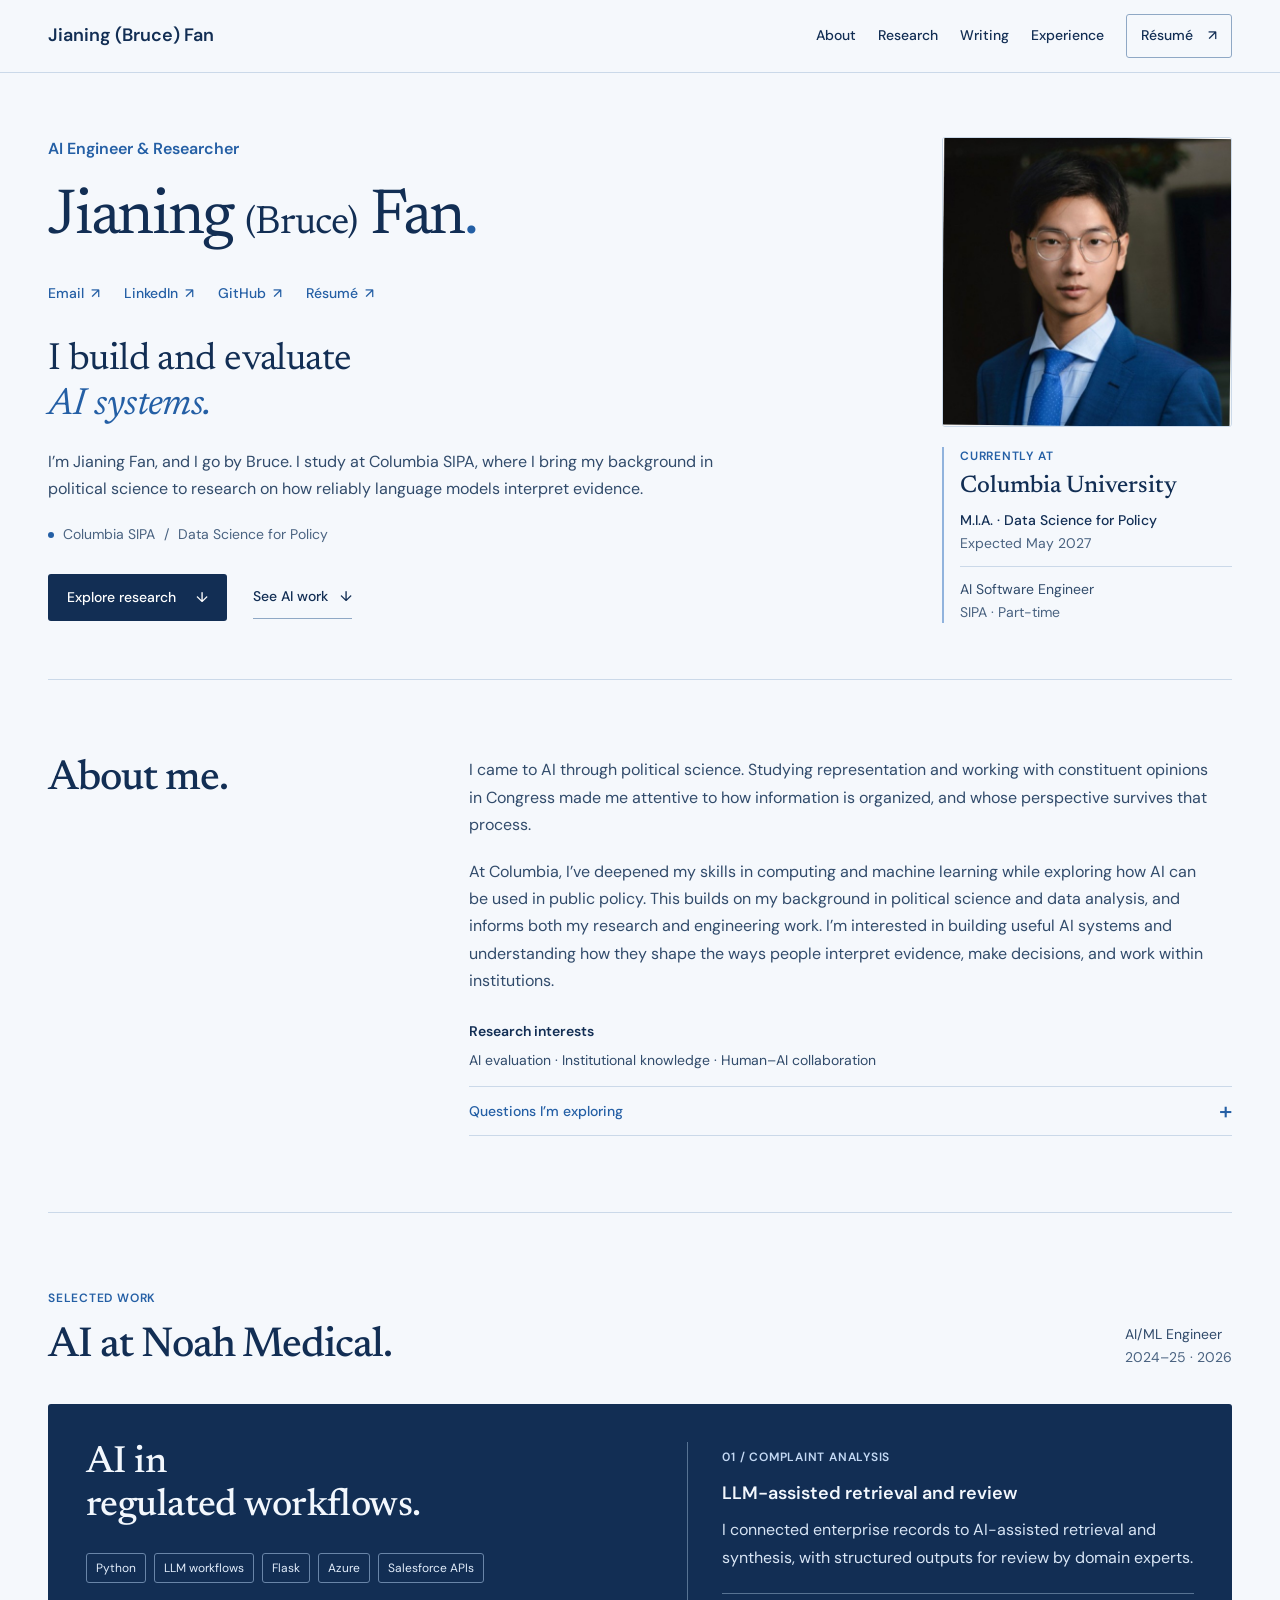
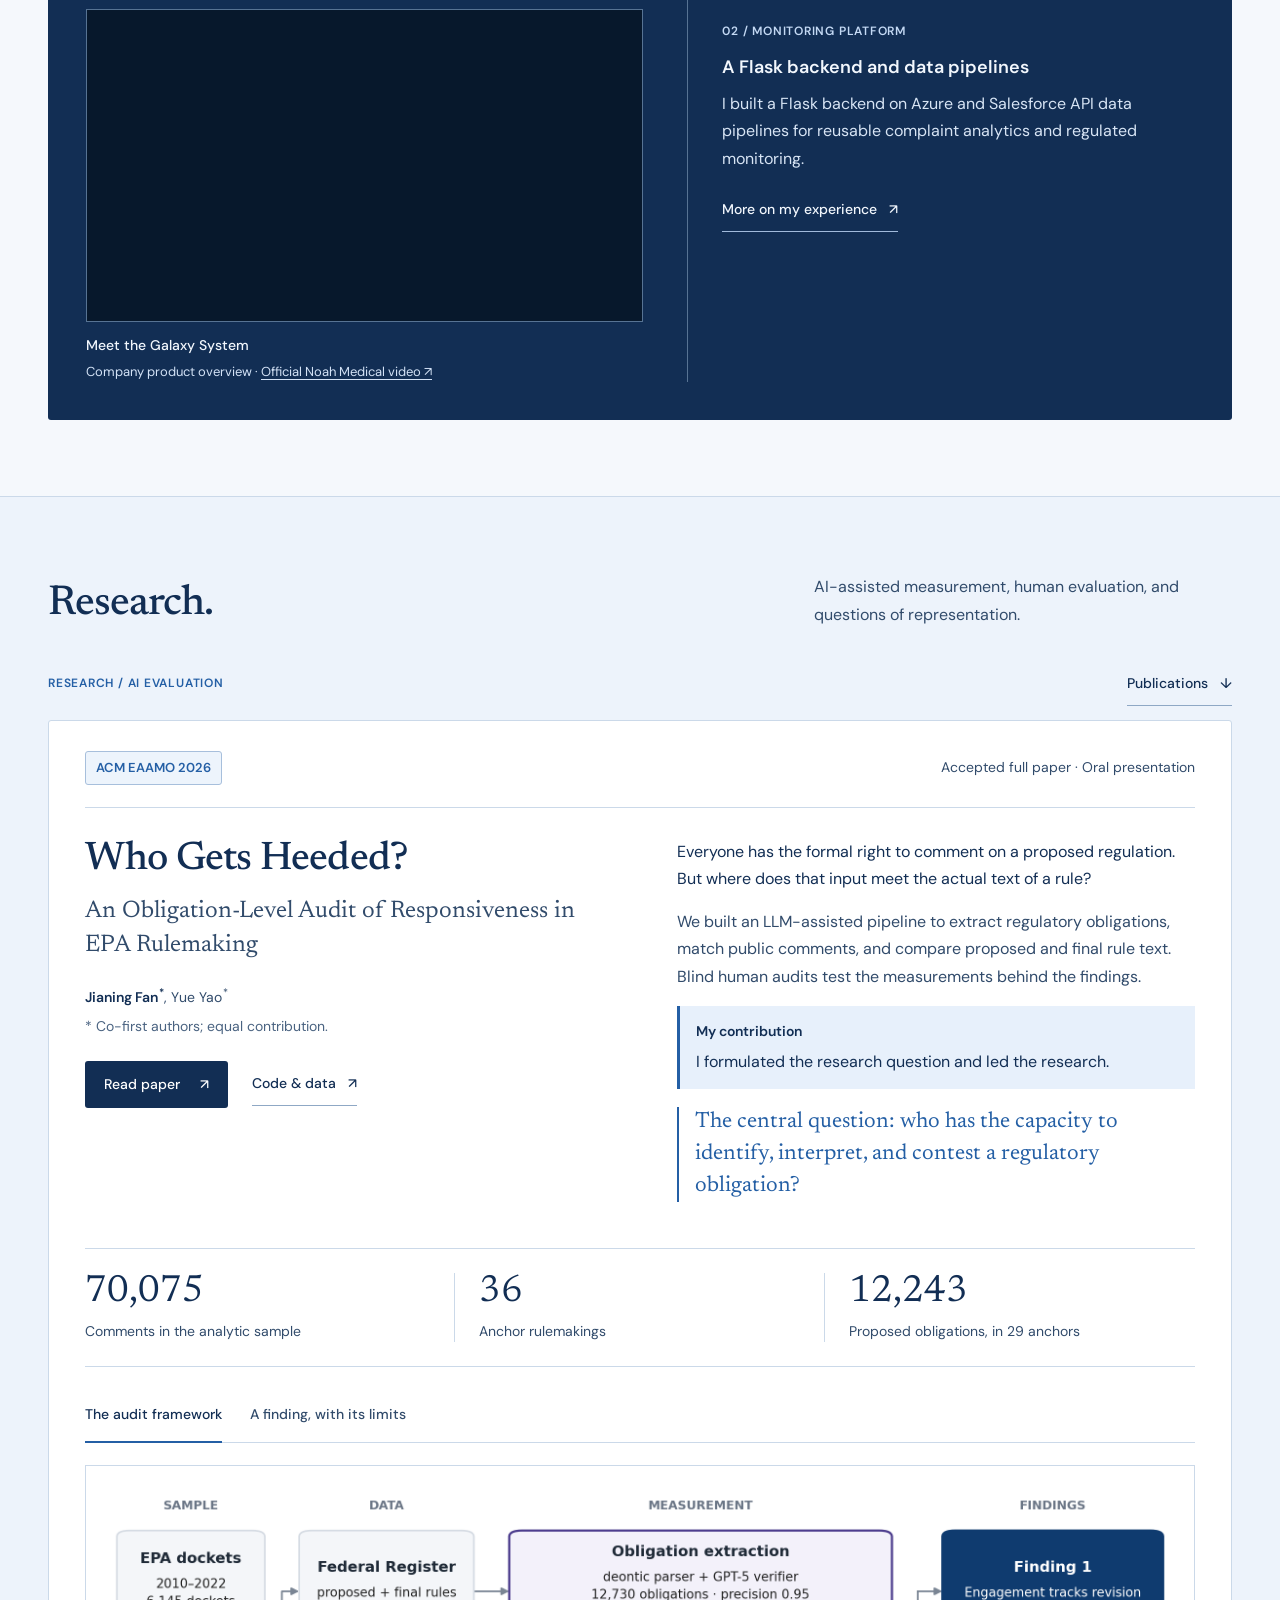
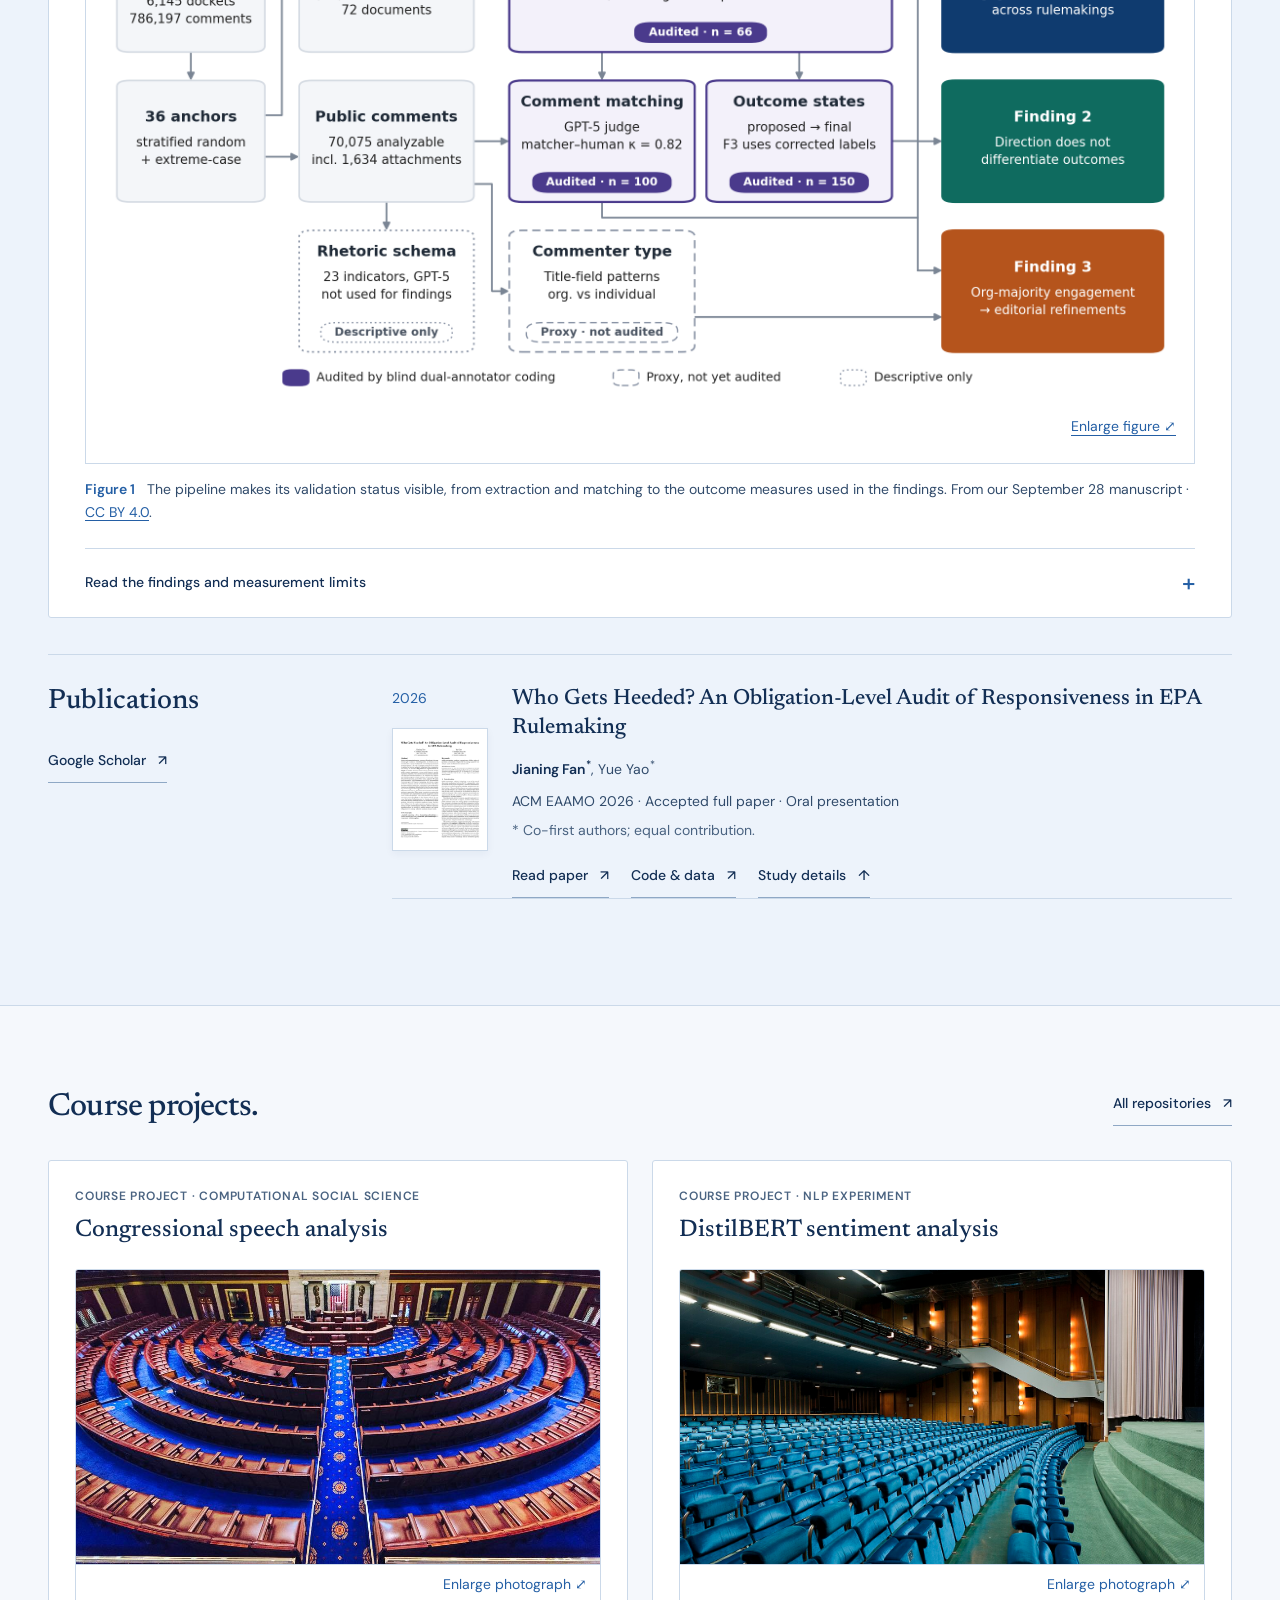
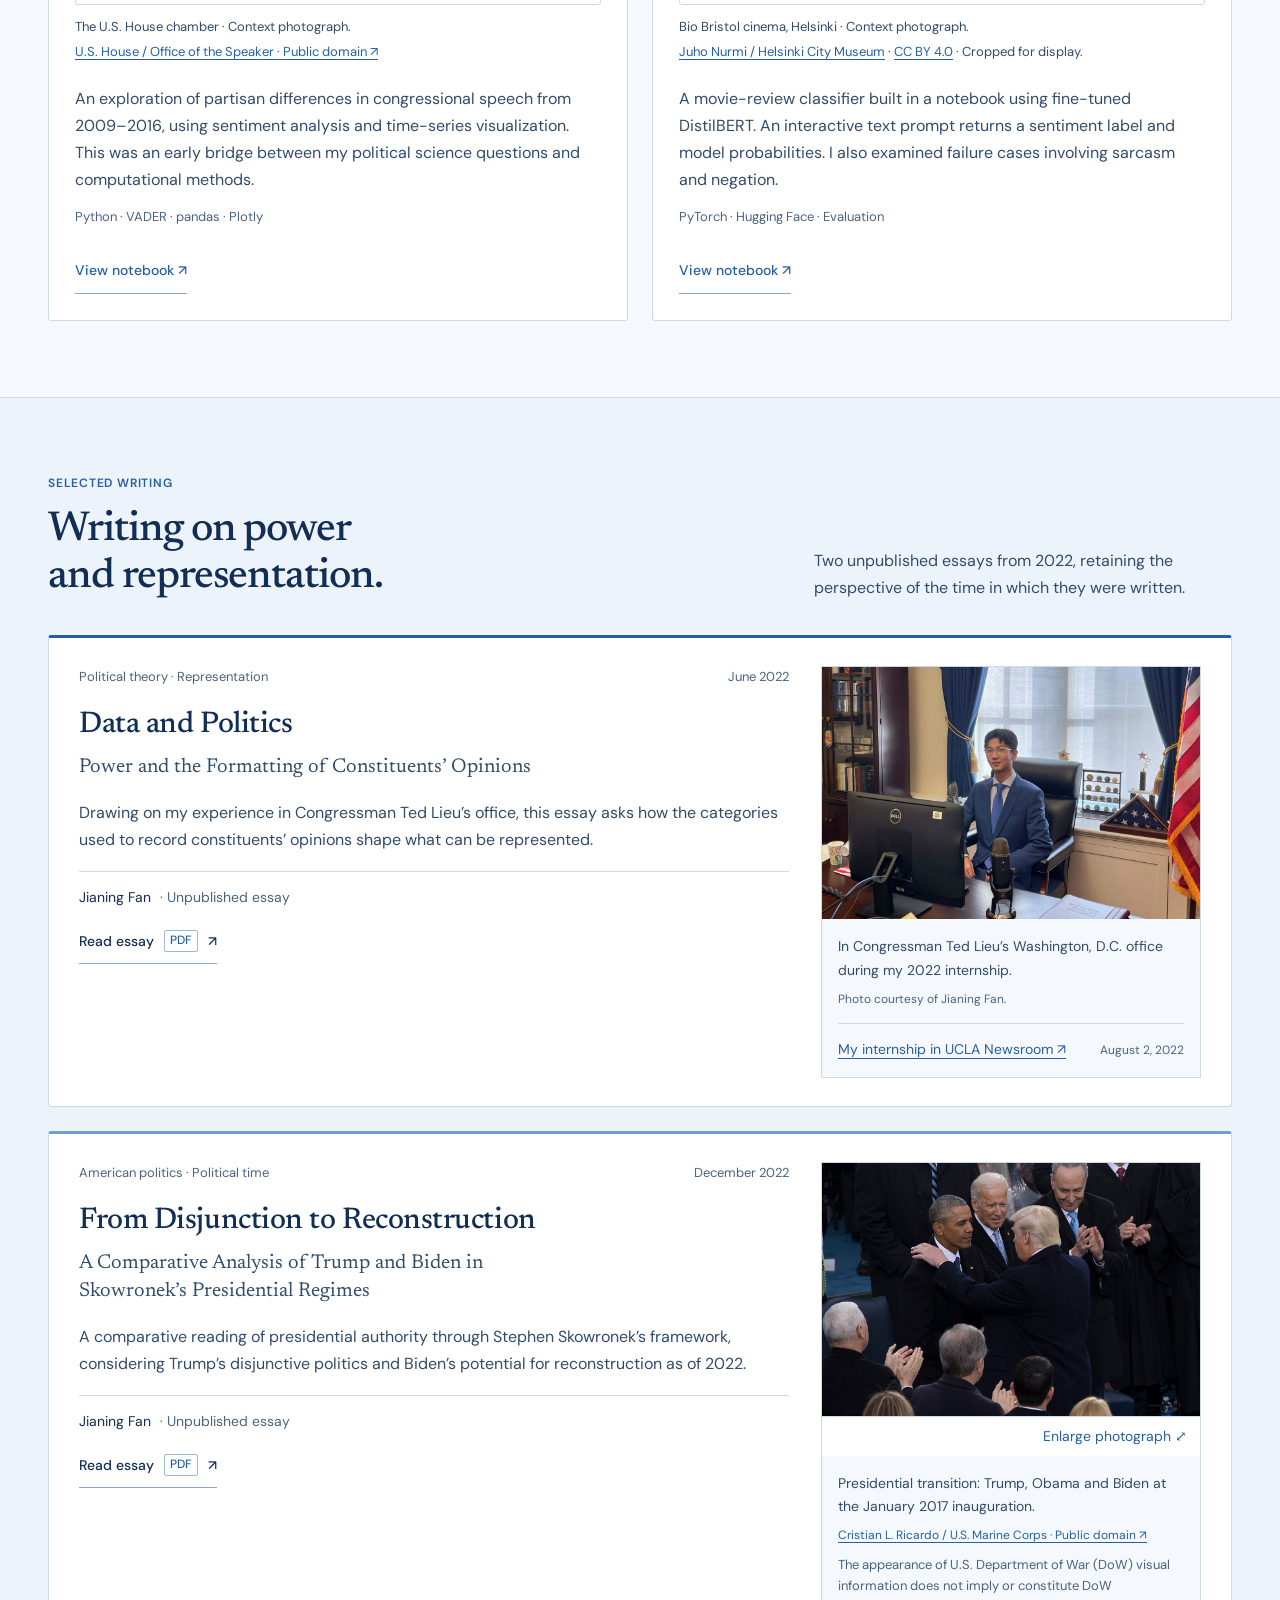
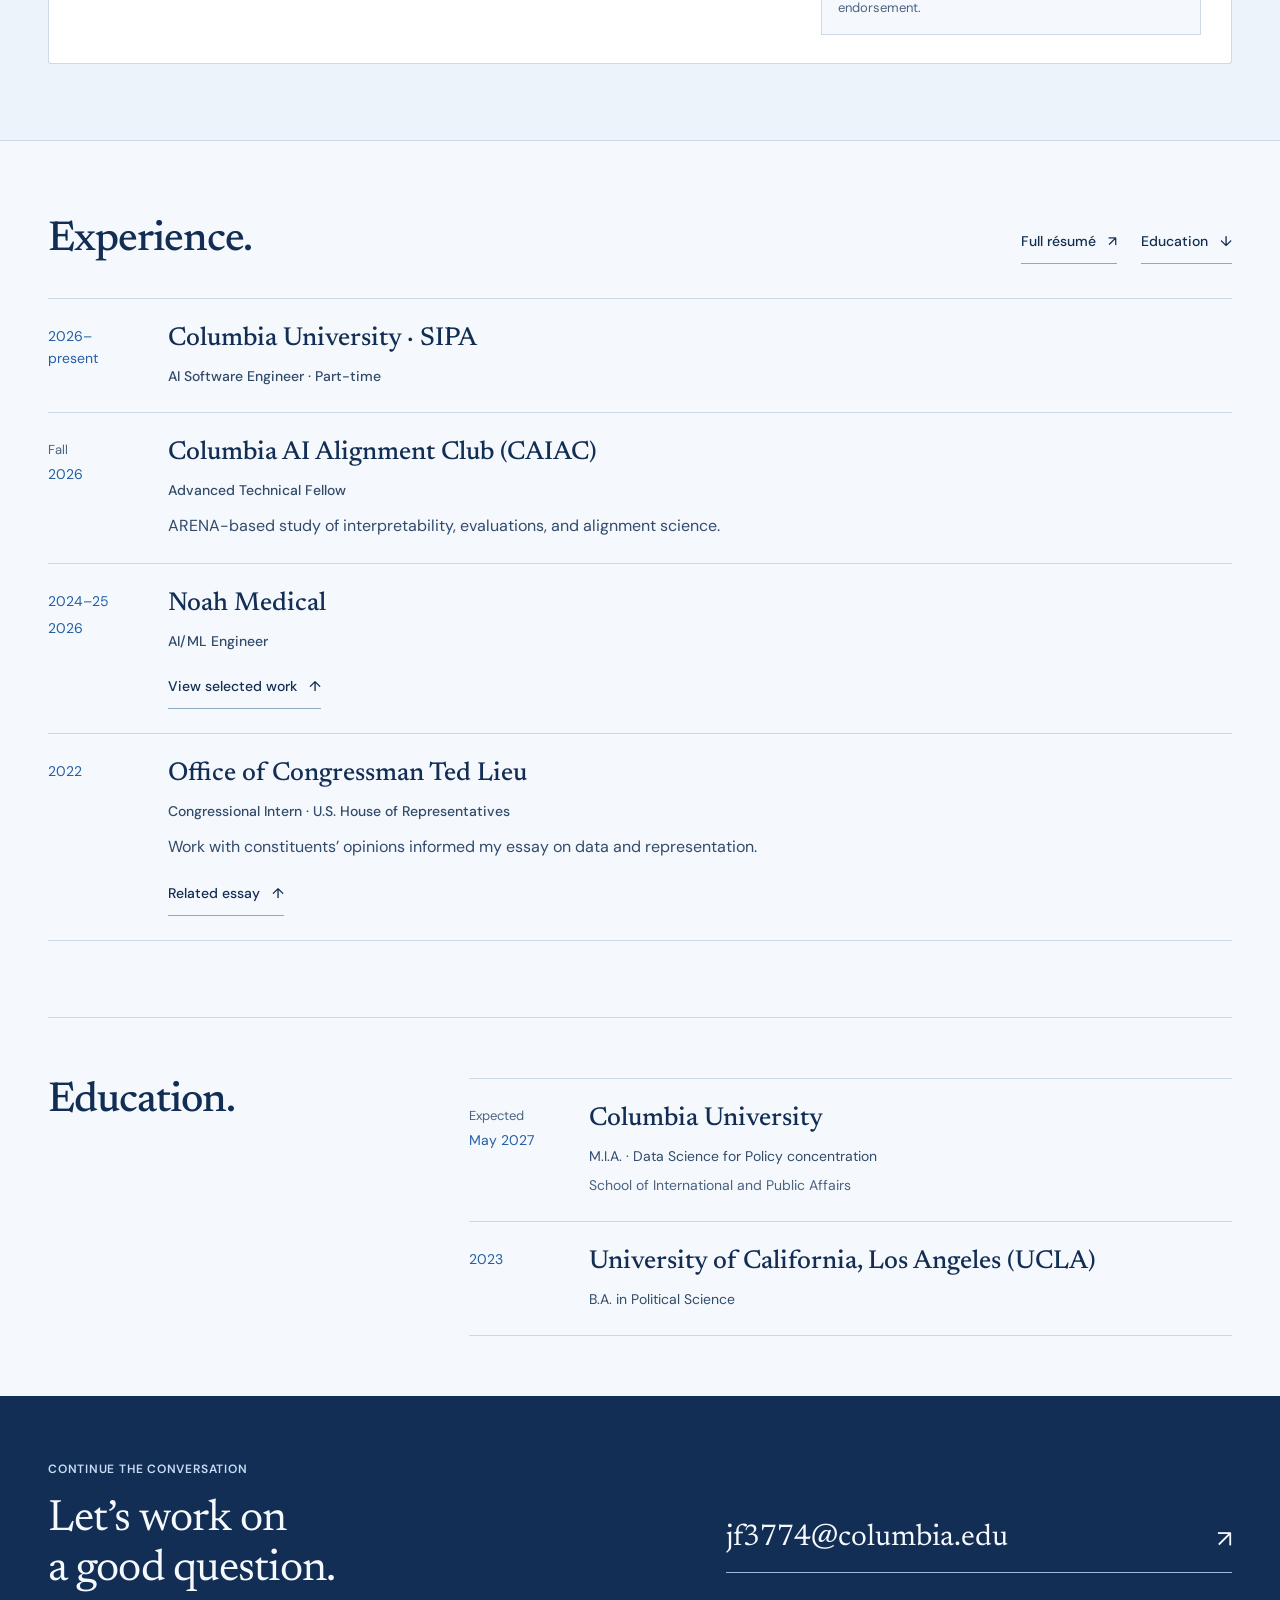
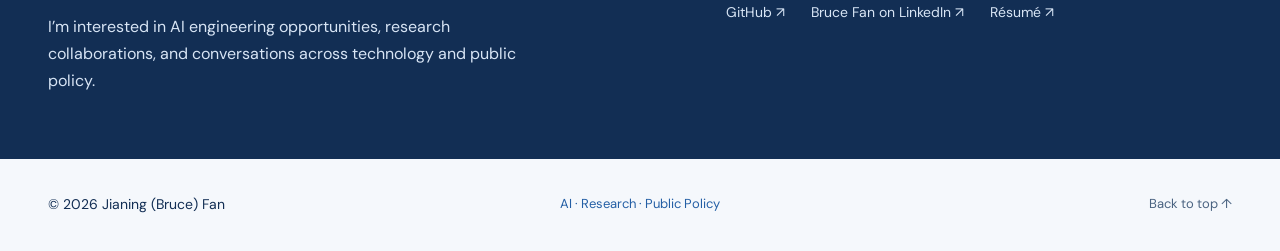
==== commit 5fd9e5d1: "Restore Jianing (Bruce) Fan as the website display name" ====
--- a/index.html
+++ b/index.html
@@ -6,11 +6,11 @@
   <meta name="theme-color" content="#f5f8fc">
   <meta name="description" content="I’m Jianing Fan, and I go by Bruce. I study at Columbia SIPA, where I bring my background in political science to research on how reliably language models interpret evidence.">
   <meta name="robots" content="index, follow, max-image-preview:large">
-  <meta name="author" content="Bruce (Jianing) Fan">
+  <meta name="author" content="Jianing (Bruce) Fan">
   <meta name="google-site-verification" content="AcnnoqSNNENrwFHtWpP3qABmdTqIFH3rlTODrm093kM">
   <link rel="canonical" href="https://brucefjn.github.io/">
-  <meta property="og:site_name" content="Bruce (Jianing) Fan">
-  <meta property="og:title" content="Bruce (Jianing) Fan">
+  <meta property="og:site_name" content="Jianing (Bruce) Fan">
+  <meta property="og:title" content="Jianing (Bruce) Fan">
   <meta property="og:description" content="I’m Jianing Fan, and I go by Bruce. I study at Columbia SIPA, where I bring my background in political science to research on how reliably language models interpret evidence.">
   <meta property="og:type" content="profile">
   <meta property="og:url" content="https://brucefjn.github.io/">
@@ -19,13 +19,13 @@
   <meta property="og:image:type" content="image/jpeg">
   <meta property="og:image:width" content="596">
   <meta property="og:image:height" content="596">
-  <meta property="og:image:alt" content="Portrait of Bruce (Jianing) Fan">
+  <meta property="og:image:alt" content="Portrait of Jianing (Bruce) Fan">
   <meta name="twitter:card" content="summary">
-  <meta name="twitter:title" content="Bruce (Jianing) Fan">
+  <meta name="twitter:title" content="Jianing (Bruce) Fan">
   <meta name="twitter:description" content="I’m Jianing Fan, and I go by Bruce. I study at Columbia SIPA, where I bring my background in political science to research on how reliably language models interpret evidence.">
   <meta name="twitter:image" content="https://brucefjn.github.io/assets/bruce-jianing-fan-portrait.jpeg">
-  <meta name="twitter:image:alt" content="Portrait of Bruce (Jianing) Fan">
-  <title>Bruce (Jianing) Fan</title>
+  <meta name="twitter:image:alt" content="Portrait of Jianing (Bruce) Fan">
+  <title>Jianing (Bruce) Fan</title>
   <script type="application/ld+json">
 {
   "@context": "https://schema.org",
@@ -34,7 +34,7 @@
       "@type": "WebSite",
       "@id": "https://brucefjn.github.io/#website",
       "url": "https://brucefjn.github.io/",
-      "name": "Bruce (Jianing) Fan",
+      "name": "Jianing (Bruce) Fan",
       "alternateName": [
         "Bruce Fan",
         "Jianing Fan"
@@ -44,11 +44,11 @@
       "@type": "ProfilePage",
       "@id": "https://brucefjn.github.io/#profile",
       "url": "https://brucefjn.github.io/",
-      "name": "Bruce (Jianing) Fan",
+      "name": "Jianing (Bruce) Fan",
       "mainEntity": {
         "@type": "Person",
         "@id": "https://brucefjn.github.io/#person",
-        "name": "Bruce (Jianing) Fan",
+        "name": "Jianing (Bruce) Fan",
         "alternateName": [
           "Jianing Fan",
           "Bruce Fan"
@@ -78,7 +78,7 @@
   <a class="skip-link" href="#main">Skip to content</a>
   <header class="site-header">
     <div class="nav-wrap container">
-      <a class="wordmark" href="#home" aria-label="Bruce (Jianing) Fan, home">Bruce (Jianing) Fan</a>
+      <a class="wordmark" href="#home" aria-label="Jianing (Bruce) Fan, home">Jianing (Bruce) Fan</a>
       <button class="menu-toggle" aria-expanded="false" aria-controls="site-nav"><span>Menu</span><span class="menu-icon" aria-hidden="true"></span></button>
       <nav id="site-nav" aria-label="Main navigation">
         <a href="#about">About</a>
@@ -94,7 +94,7 @@
     <section class="hero container" id="home" aria-labelledby="name">
       <div class="hero-copy">
         <p class="hero-role">AI Engineer &amp; Researcher</p>
-        <h1 id="name">Bruce <span>(Jianing)</span> Fan<span class="name-dot">.</span></h1>
+        <h1 id="name">Jianing <span>(Bruce)</span> Fan<span class="name-dot">.</span></h1>
         <div class="hero-socials" aria-label="Contact, profiles, and résumé">
           <a href="mailto:jf3774@columbia.edu">Email <span aria-hidden="true">↗</span></a>
           <a href="https://www.linkedin.com/in/brucefjn/" target="_blank" rel="noopener">LinkedIn <span aria-hidden="true">↗</span></a>
@@ -121,7 +121,7 @@
         </div>
       </div>
       <figure class="hero-portrait">
-        <img src="assets/bruce-jianing-fan-portrait.jpeg" width="596" height="596" fetchpriority="high" alt="Portrait of Bruce (Jianing) Fan">
+        <img src="assets/bruce-jianing-fan-portrait.jpeg" width="596" height="596" fetchpriority="high" alt="Portrait of Jianing (Bruce) Fan">
         <figcaption>
           <span class="small-label">Currently at</span>
           <strong>Columbia University</strong>
@@ -323,7 +323,7 @@
               <a class="text-link" href="assets/data-and-politics-2022.pdf" target="_blank" rel="noopener">Read essay <span class="file-type">PDF</span> <span aria-hidden="true">↗</span></a>
             </div>
             <figure class="writing-context">
-              <img src="assets/washington-internship-2022.jpg" width="1170" height="780" loading="lazy" decoding="async" alt="Bruce (Jianing) Fan seated at a desk in Congressman Ted Lieu’s Washington, D.C. office during his 2022 internship.">
+              <img src="assets/washington-internship-2022.jpg" width="1170" height="780" loading="lazy" decoding="async" alt="Jianing (Bruce) Fan seated at a desk in Congressman Ted Lieu’s Washington, D.C. office during his 2022 internship.">
               <figcaption>
                 <p>In Congressman Ted Lieu’s Washington, D.C. office during my 2022 internship.</p>
                 <p class="photo-credit">Photo courtesy of Jianing Fan.</p>
@@ -427,7 +427,7 @@
       </div>
     </section>
   </main>
-  <footer class="site-footer container"><span class="footer-identity">© 2026 Bruce (Jianing) Fan</span><span class="footer-theme">AI · Research · Public Policy</span><a href="#home">Back to top ↑</a></footer>
+  <footer class="site-footer container"><span class="footer-identity">© 2026 Jianing (Bruce) Fan</span><span class="footer-theme">AI · Research · Public Policy</span><a href="#home">Back to top ↑</a></footer>
   <dialog class="figure-dialog" id="figure-dialog" aria-labelledby="dialog-title">
     <div class="dialog-bar"><p id="dialog-title">Research figure</p><button id="close-dialog" aria-label="Close enlarged figure">Close <span aria-hidden="true">×</span></button></div>
     <p class="dialog-help" id="dialog-help">Scroll sideways to read the full figure.</p>
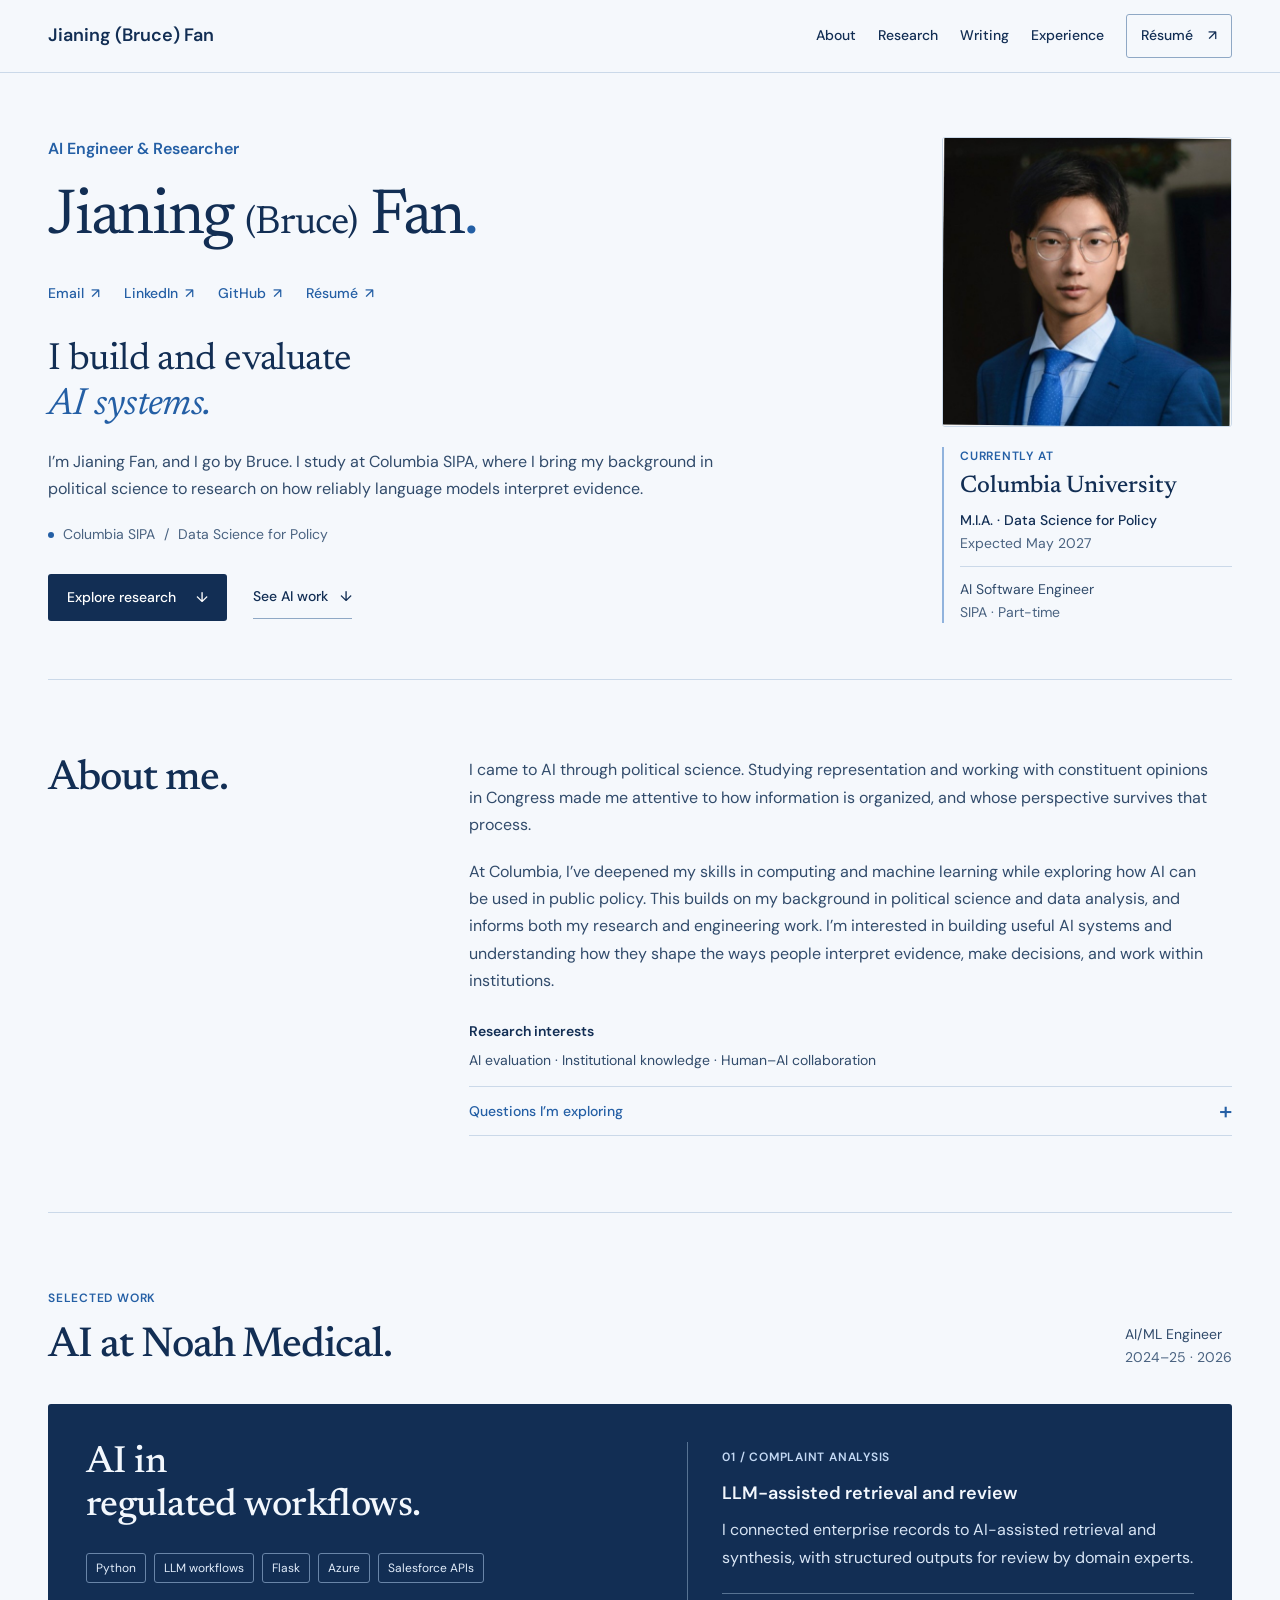
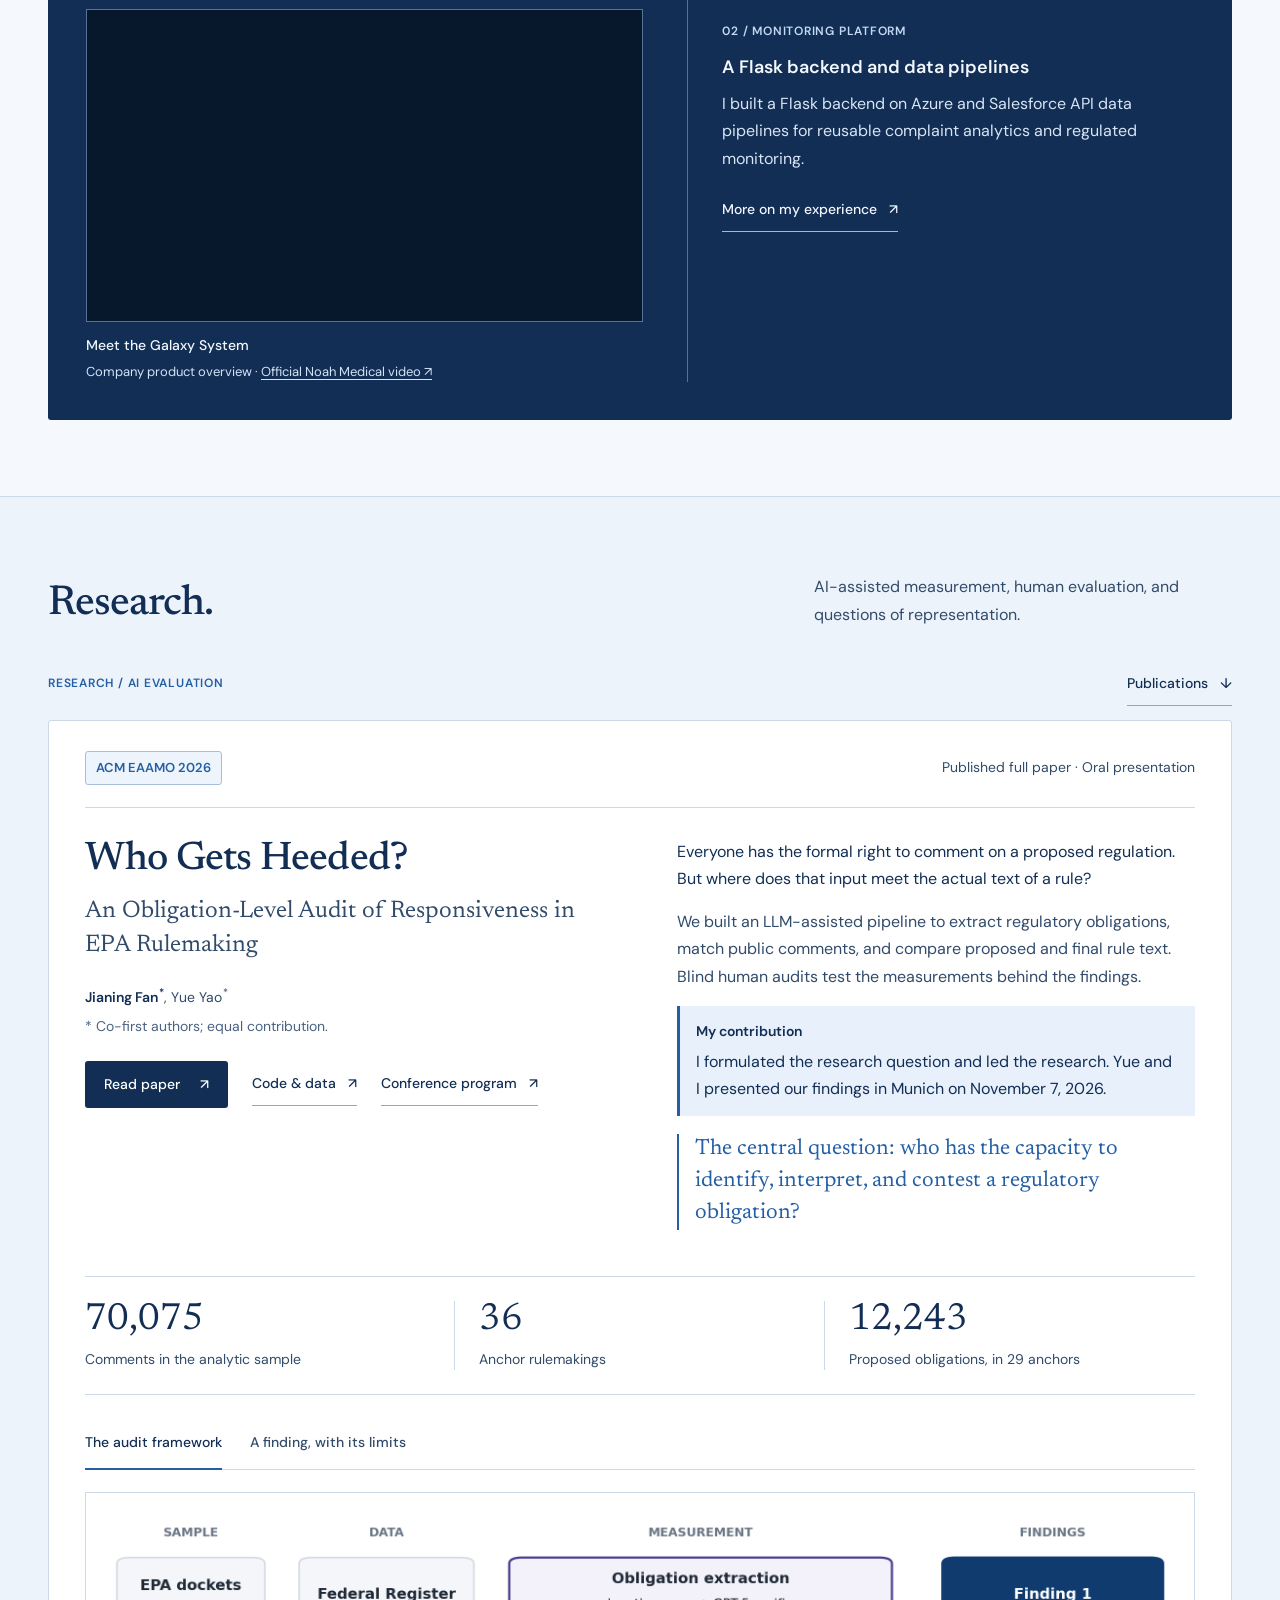
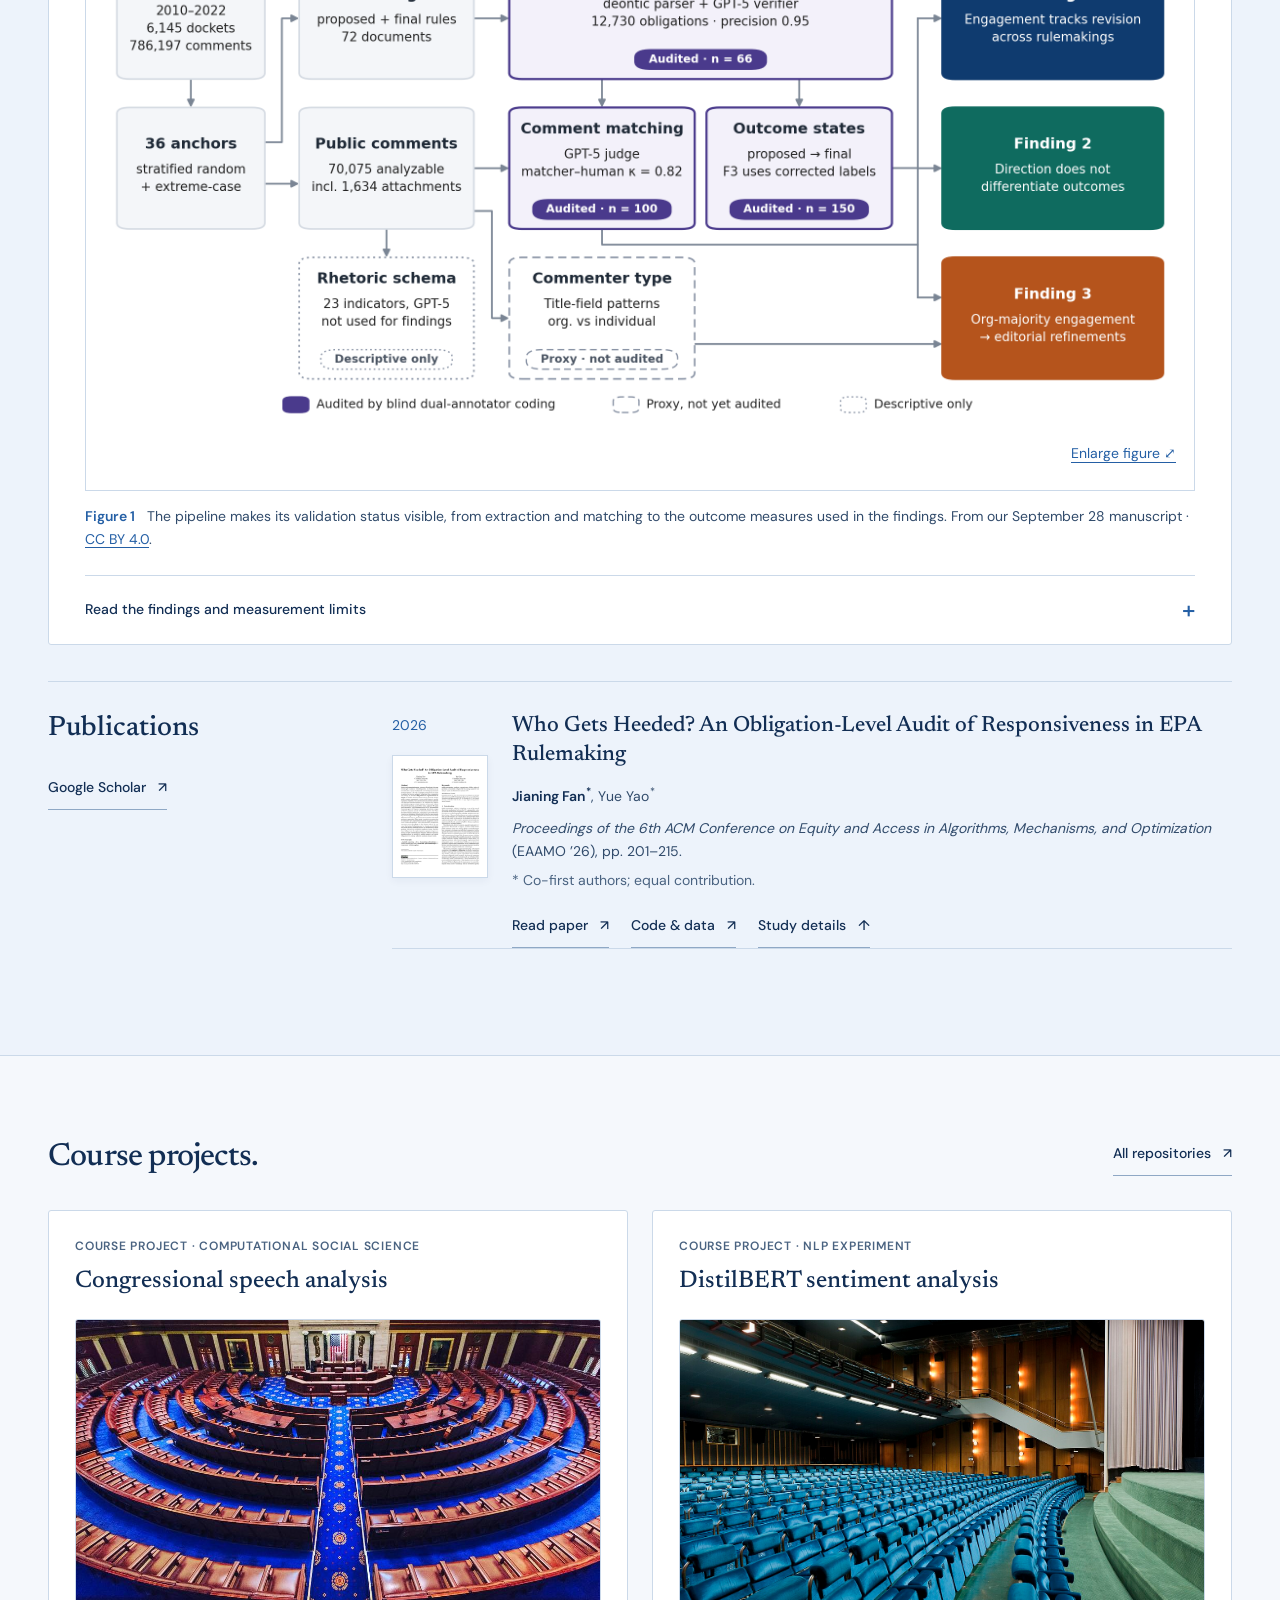
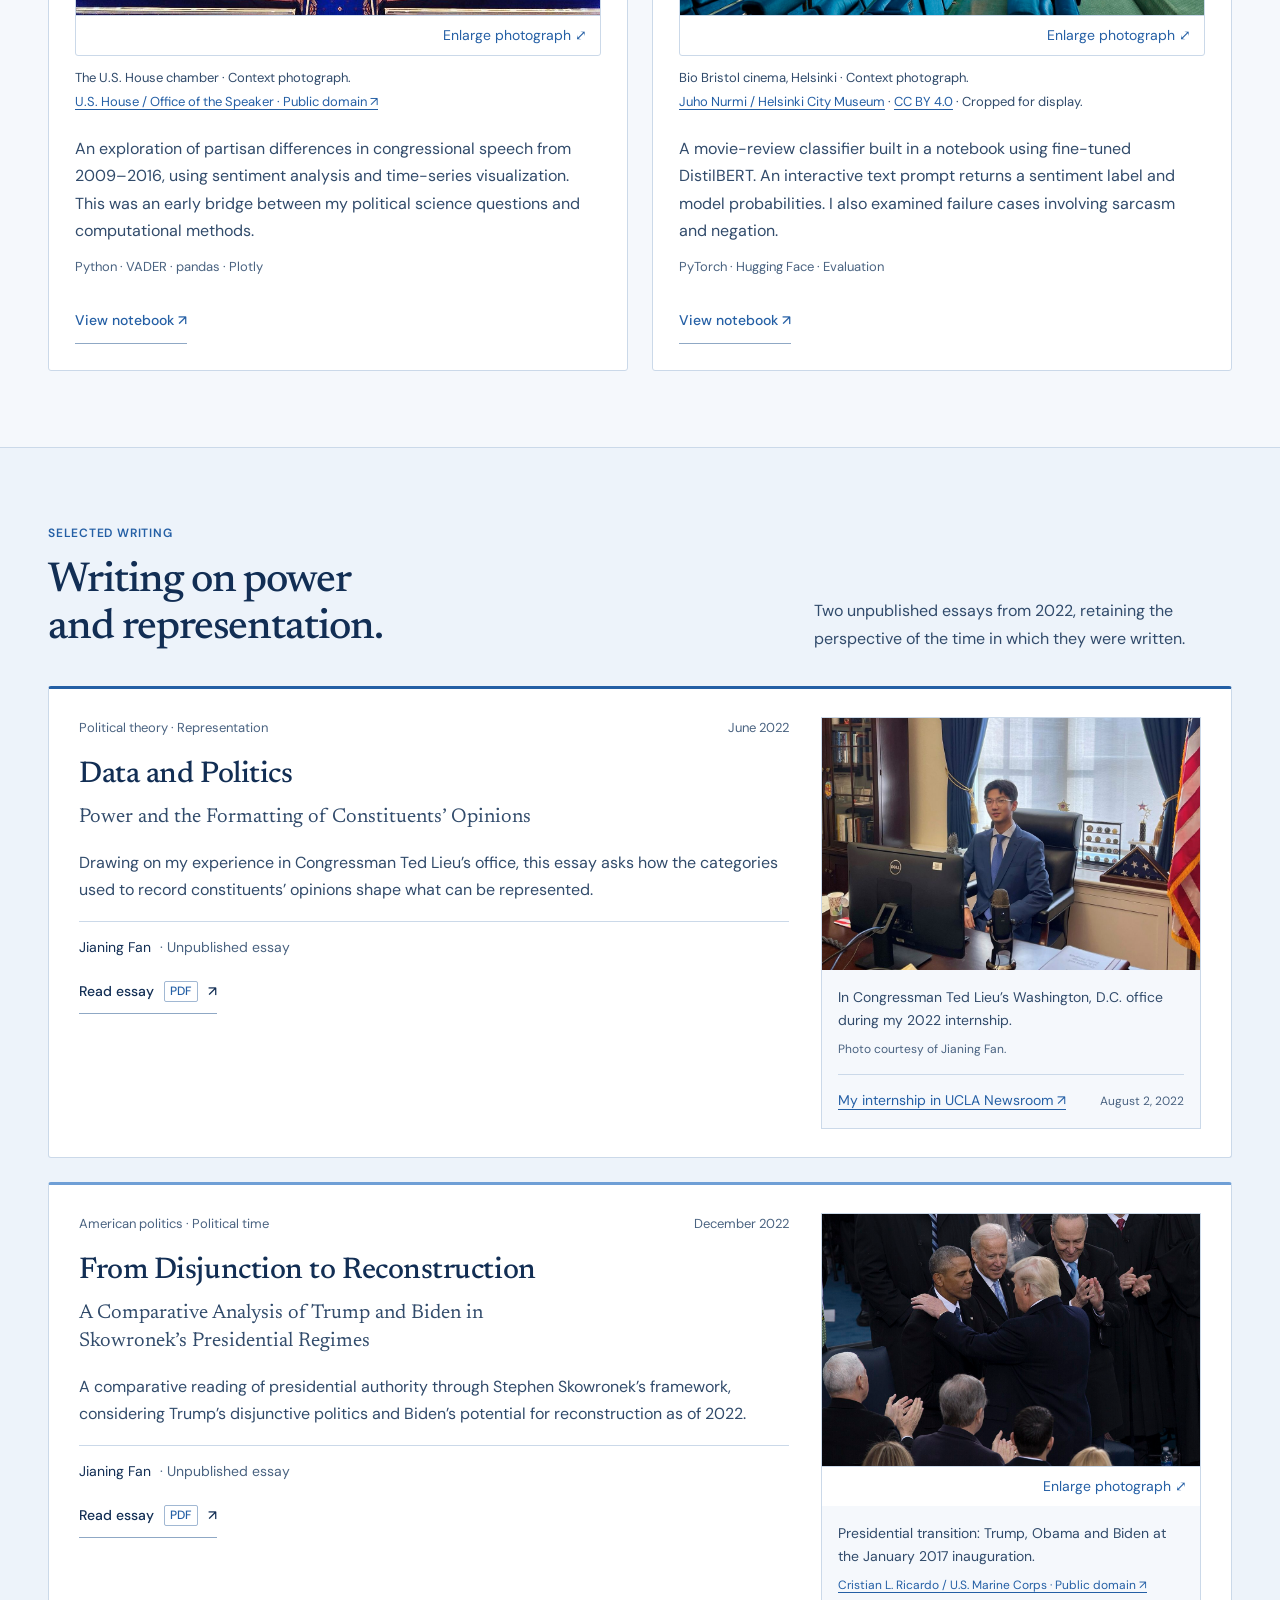
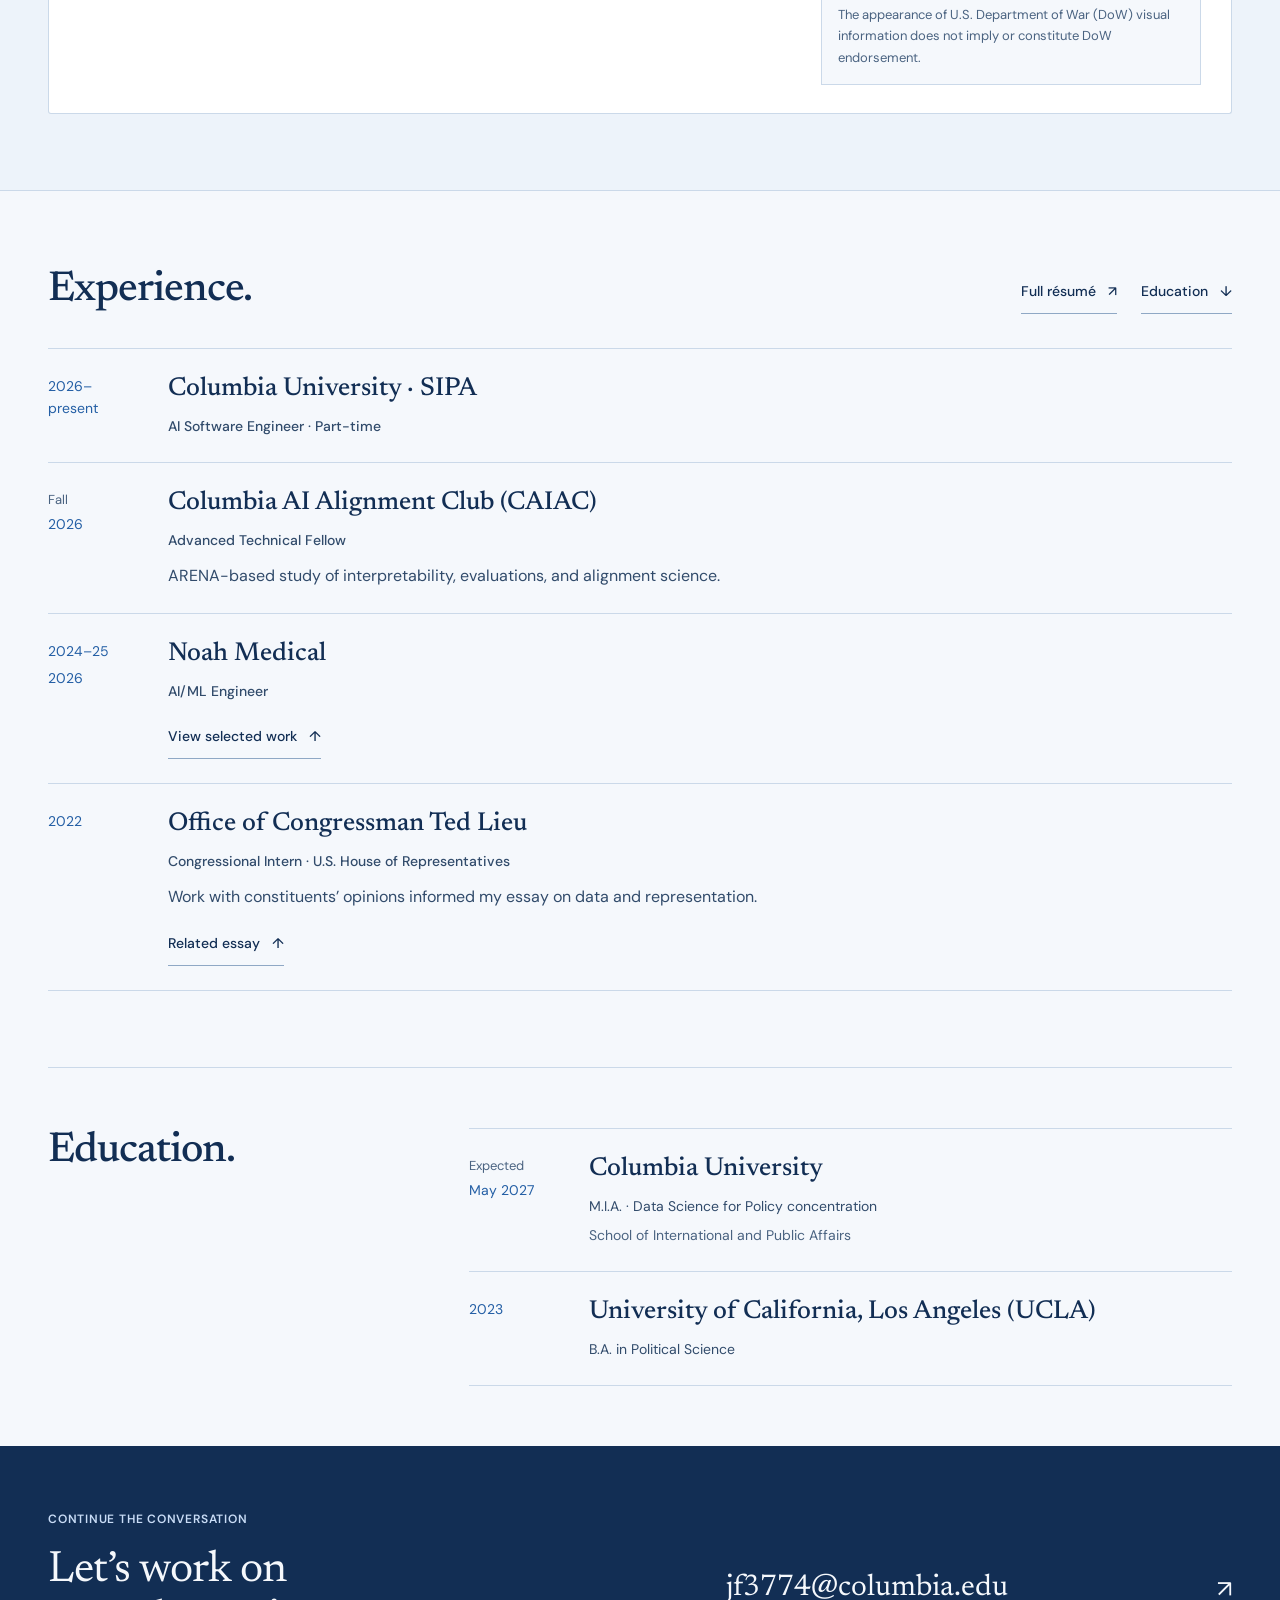
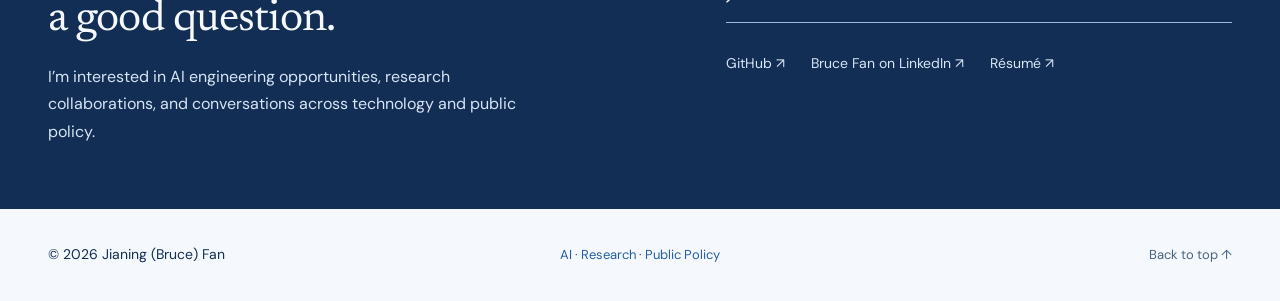
==== commit 240ed884: "Record the published EAAMO paper and Munich presentation" ====
--- a/index.html
+++ b/index.html
@@ -194,7 +194,7 @@
         <article class="work-case research-case" id="epa-study" aria-labelledby="epa-title">
           <div class="case-heading"><p class="eyebrow">Research / AI evaluation</p><a class="text-link" href="#publications">Publications <span aria-hidden="true">↓</span></a></div>
         <div class="research-paper">
-          <div class="paper-topline"><span class="venue">ACM EAAMO 2026</span><span>Accepted full paper · Oral presentation</span></div>
+          <div class="paper-topline"><span class="venue">ACM EAAMO 2026</span><span>Published full paper · Oral presentation</span></div>
           <div class="paper-summary">
             <div>
               <h3 id="epa-title">Who Gets Heeded?</h3>
@@ -204,12 +204,13 @@
               <div class="paper-links">
                 <a class="button button-dark" href="https://arxiv.org/abs/2608.10329" target="_blank" rel="noopener">Read paper <span aria-hidden="true">↗</span></a>
                 <a class="text-link" href="https://github.com/brucefjn/who-gets-heeded" target="_blank" rel="noopener">Code &amp; data <span aria-hidden="true">↗</span></a>
+                <a class="text-link" href="https://conference2026.eaamo.org/program/paper_session/#who-gets-heeded-an-obligation-level-audit-of-responsiveness-in-epa-rulemaking" target="_blank" rel="noopener">Conference program <span aria-hidden="true">↗</span></a>
               </div>
             </div>
             <div class="paper-description">
               <p>Everyone has the formal right to comment on a proposed regulation. But where does that input meet the actual text of a rule?</p>
               <p>We built an LLM-assisted pipeline to extract regulatory obligations, match public comments, and compare proposed and final rule text. Blind human audits test the measurements behind the findings.</p>
-              <p class="contribution-note"><strong>My contribution</strong>I formulated the research question and led the research.</p>
+              <p class="contribution-note"><strong>My contribution</strong>I formulated the research question and led the research. Yue and I presented our findings in Munich on <time datetime="2026-11-07">November 7, 2026</time>.</p>
               <p class="paper-question">The central question: who has the capacity to identify, interpret, and contest a regulatory obligation?</p>
             </div>
           </div>
@@ -256,9 +257,9 @@
         <li class="academic-record" id="publication-epa">
           <div class="record-date"><time datetime="2026">2026</time><a class="publication-preview" href="https://arxiv.org/abs/2608.10329" target="_blank" rel="noopener" aria-label="Read Who Gets Heeded on arXiv"><img src="assets/eaamo-paper-preview.png" width="541" height="700" loading="lazy" decoding="async" alt="First page of Who Gets Heeded? by Jianing Fan and Yue Yao."></a></div>
           <div class="record-content">
-            <h4><a href="https://arxiv.org/abs/2608.10329" target="_blank" rel="noopener">Who Gets Heeded? An Obligation-Level Audit of Responsiveness in EPA Rulemaking</a></h4>
+            <h4><a href="https://doi.org/10.1145/3846167.3848608" target="_blank" rel="noopener">Who Gets Heeded? An Obligation-Level Audit of Responsiveness in EPA Rulemaking</a></h4>
             <p class="record-authors"><strong>Jianing Fan<sup>*</sup></strong>, Yue Yao<sup>*</sup></p>
-            <p class="record-venue">ACM EAAMO 2026 · Accepted full paper · Oral presentation</p>
+            <p class="record-venue"><cite>Proceedings of the 6th ACM Conference on Equity and Access in Algorithms, Mechanisms, and Optimization</cite> (EAAMO ’26), pp. 201–215.</p>
             <p class="record-note">* Co-first authors; equal contribution.</p>
             <div class="record-links">
               <a class="text-link" href="https://arxiv.org/abs/2608.10329" target="_blank" rel="noopener">Read paper <span aria-hidden="true">↗</span></a>
